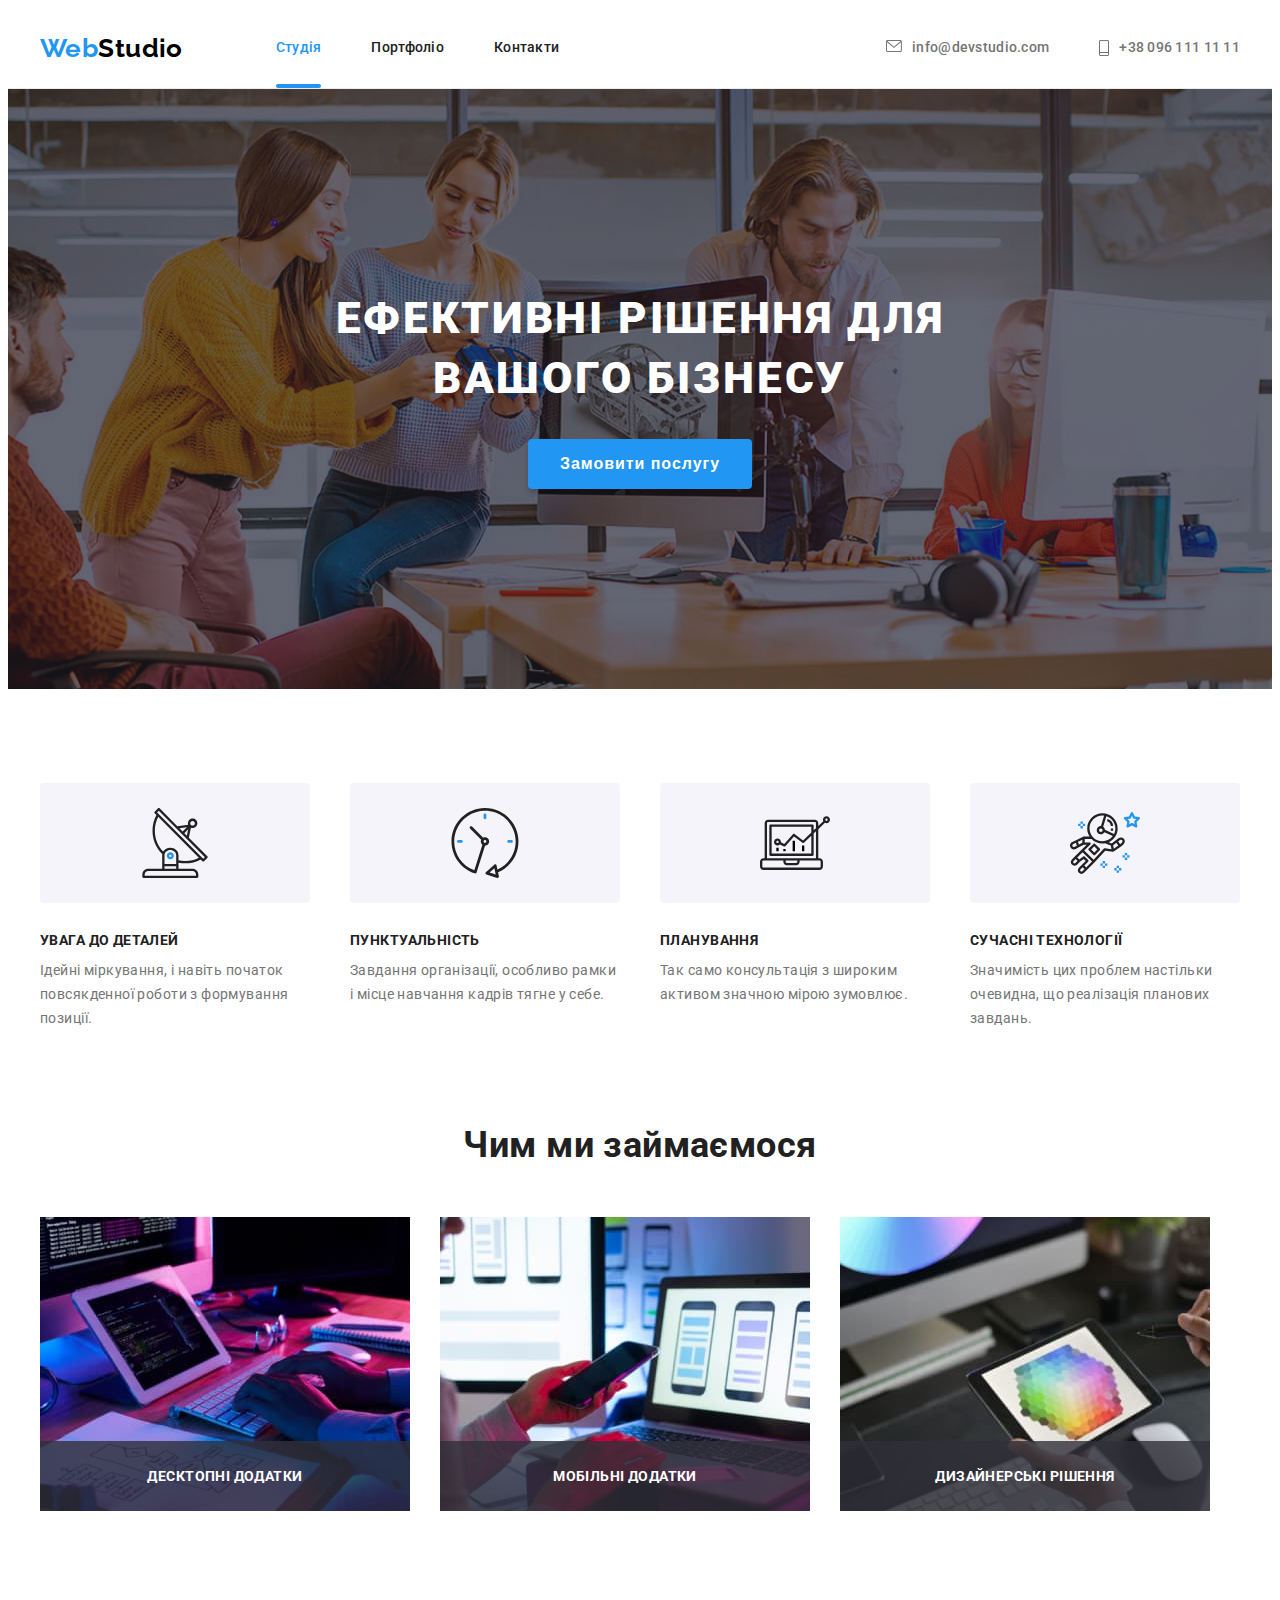
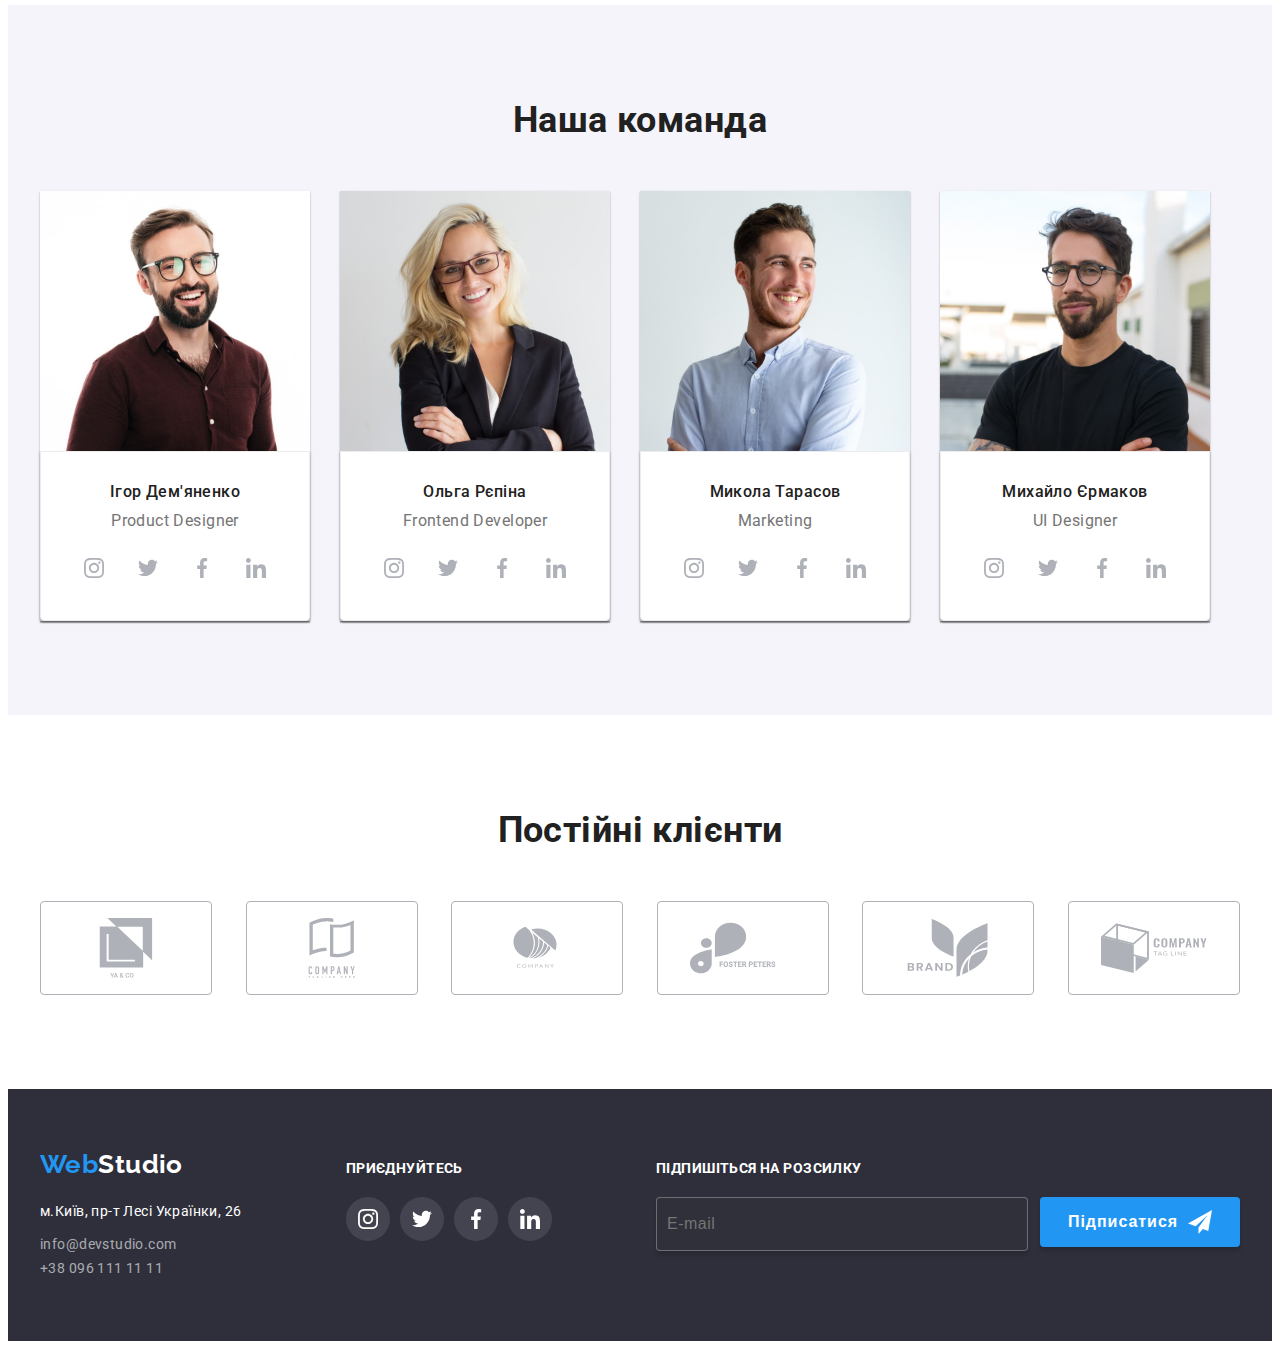
==== index.html @ 335df2f7 "Initial commit" ====
<!DOCTYPE html>
<html lang="uk">

<head>
    <meta charset="UTF-8" />
    <meta http-equiv="X-UA-Compatible" content="IE=edge" />
    <meta name="viewport" content="width=device-width, initial-scale=1.0" />
    <title>Студія</title>
    <link rel="preconnect" href="https://fonts.googleapis.com" />
    <link rel="preconnect" href="https://fonts.gstatic.com" crossorigin />
    <link
        href="https://fonts.googleapis.com/css2?family=Raleway:wght@700&family=Roboto:wght@400;500;700;900&display=swap"
        rel="stylesheet" />
    <link rel="stylesheet" href="https://cdnjs.cloudflare.com/ajax/libs/modern-normalize/1.1.0/modern-normalize.min.css"
        integrity="sha512-wpPYUAdjBVSE4KJnH1VR1HeZfpl1ub8YT/NKx4PuQ5NmX2tKuGu6U/JRp5y+Y8XG2tV+wKQpNHVUX03MfMFn9Q=="
        crossorigin="anonymous" referrerpolicy="no-referrer" />
    <link rel="stylesheet" href="./css/main.min.css" />
</head>

<body>
    <header class="header">
        <div class="conteiner header__container">
            <div class="navigation">
                <a href="./index.html" class="logo navigation__logo">
                    <span>Web</span>Studio</a>
                <ul class="site-nav">
                    <li class="site-nav__item">
                        <a class="site-nav__link current" href="./index.html">Студія</a>
                    </li>
                    <li class="site-nav__item">
                        <a class="site-nav__link" href="./portfolio.html">Портфоліо</a>
                    </li>
                    <li class="site-nav__item">
                        <a class="site-nav__link" href="">Контакти</a>
                    </li>
                </ul>
            </div>
            <ul class="contacts">
                <li class="contacts__item">
                    <a class="contacts__address" href="mailto:info@devstudio.com">
                        info@devstudio.com
                        <svg class="contacts__icon" width="16" height="12">
                            <use href="././images/icon.svg#icon-envelope"></use>
                        </svg>
                    </a>
                </li>
                <li class="contacts__item">
                    <a class="contacts__phone" href="tel:+380961111111">+38 096 111 11 11
                        <svg class="contacts__icon" width="10" height="16">
                            <use href="././images/icon.svg#icon-telephone"></use>
                        </svg>
                    </a>
                </li>
            </ul>
        </div>
    </header>
    <main>
        <section class="section hero">
            <div class="conteiner">
                <h1 class="hero__title">Ефективні рішення для вашого бізнесу</h1>
                <button data-modal-open type="button" class="btn">
                    Замовити послугу
                </button>
            </div>
        </section>
        <section class="section about">
            <div class="conteiner">
                <h2 class="visually-hidden">Наші переваги</h2>
                <ul class="about">
                    <li>
                        <div class="about__wrapper">
                            <svg class="about__img" width="70px" height="70px">
                                <use href="././images/icon.svg#icon-antenna"></use>
                            </svg>
                        </div>
                        <h3 class="about__title">УВАГА ДО ДЕТАЛЕЙ</h3>
                        <p class="about__content">
                            Ідейні міркування, і навіть початок повсякденної роботи з
                            формування позиції.
                        </p>
                    </li>
                    <li>
                        <div class="about__wrapper">
                            <svg class="about__img" width="70px" height="70px">
                                <use href="././images/icon.svg#icon-clock"></use>
                            </svg>
                        </div>
                        <h3 class="about__title">ПУНКТУАЛЬНІСТЬ</h3>
                        <p class="about__content">
                            Завдання організації, особливо рамки і місце навчання кадрів
                            тягне у себе.
                        </p>
                    </li>
                    <li>
                        <div class="about__wrapper">
                            <svg class="about__img" width="70px" height="70px">
                                <use href="././images/icon.svg#icon-diagram"></use>
                            </svg>
                        </div>
                        <h3 class="about__title">ПЛАНУВАННЯ</h3>
                        <p class="about__content">
                            Так само консультація з широким активом значною мірою зумовлює.
                        </p>
                    </li>
                    <li>
                        <div class="about__wrapper">
                            <svg class="about__img" width="70px" height="70px">
                                <use href="././images/icon.svg#icon-astronaut"></use>
                            </svg>
                        </div>
                        <h3 class="about__title">СУЧАСНІ ТЕХНОЛОГІЇ</h3>
                        <p class="about__content">
                            Значимість цих проблем настільки очевидна, що реалізація
                            планових завдань.
                        </p>
                    </li>
                </ul>
            </div>
        </section>
        <section class="section product">
            <div class="conteiner">
                <h2 class="section__title">Чим ми займаємося</h2>
                <ul class="product__item">
                    <li class="product__img">
                        <img src="./images/img_1.jpg" alt="розробка вебсайтів" width="370" height="294" />
                        <p class="product__description">Десктопні додатки</p>
                    </li>
                    <li class="product__img">
                        <img src="./images/img_2.jpg" alt="розробка мобільних додатків" width="370" height="294" />
                        <p class="product__description">Мобільні додатки</p>
                    </li>
                    <li class="product__img">
                        <img src="./images/img_3.jpg" alt="розробка дизайну" width="370" height="294" />
                        <p class="product__description">Дизайнерські рішення</p>
                    </li>
                </ul>
            </div>
        </section>
        <section class="section command">
            <div class="conteiner">
                <h2 class="section__title">Наша команда</h2>
                <ul class="command__member">
                    <li class="command__img">
                        <img src="./images/img_4.jpg" alt="хлопець в окулярах" width="270" height="260" />
                        <div class="command__about">
                            <h3 class="command__name">Ігор Дем'яненко</h3>
                            <p class="command__position" lang="en">Product Designer</p>
                            <ul class="social">
                                <li class="social__list">
                                    <a class="social__link" href="https://www.instagram.com/">
                                        <svg width="20" height="20">
                                            <use href="././images/icon.svg#icon-instagram"></use>
                                        </svg>
                                    </a>
                                </li>
                                <li class="social__list">
                                    <a class="social__link" href="https://twitter.com/?lang=uk">
                                        <svg width="20" height="20">
                                            <use href="././images/icon.svg#icon-twitter"></use>
                                        </svg></a>
                                </li>
                                <li class="social__list">
                                    <a class="social__link" href="https://uk-ua.facebook.com/">
                                        <svg width="20" height="20">
                                            <use href="././images/icon.svg#icon-facebook"></use>
                                        </svg></a>
                                </li>
                                <li class="social__list">
                                    <a class="social__link" href="https://ua.linkedin.com/">
                                        <svg width="20" height="20">
                                            <use href="././images/icon.svg#icon-linkedin"></use>
                                        </svg></a>
                                </li>
                            </ul>
                        </div>
                    </li>
                    <li class="command__img">
                        <img src="./images/img_5.jpg" alt="дівчина в окулярах" width="270" height="260" />
                        <div class="command__about">
                            <h3 class="command__name">Ольга Рєпіна</h3>
                            <p class="command__position" lang="en">Frontend Developer</p>
                            <ul class="social">
                                <li class="social__list">
                                    <a class="social__link" href="https://www.instagram.com/">
                                        <svg width="20" height="20">
                                            <use href="././images/icon.svg#icon-instagram"></use>
                                        </svg>
                                    </a>
                                </li>
                                <li class="social__list">
                                    <a class="social__link" href="https://twitter.com/?lang=uk">
                                        <svg width="20" height="20">
                                            <use href="././images/icon.svg#icon-twitter"></use>
                                        </svg></a>
                                </li>
                                <li class="social__list">
                                    <a class="social__link" href="https://uk-ua.facebook.com/">
                                        <svg width="20" height="20">
                                            <use href="././images/icon.svg#icon-facebook"></use>
                                        </svg></a>
                                </li>
                                <li class="social__list">
                                    <a class="social__link" href="https://ua.linkedin.com/">
                                        <svg width="20" height="20">
                                            <use href="././images/icon.svg#icon-linkedin"></use>
                                        </svg></a>
                                </li>
                            </ul>
                        </div>
                    </li>
                    <li class="command__img">
                        <img src="./images/img_6.jpg" alt="чоловік в світлій сорочці, що посміхається" width="270"
                            height="260" />
                        <div class="command__about">
                            <h3 class="command__name">Микола Тарасов</h3>
                            <p class="command__position" lang="en">Marketing</p>
                            <ul class="social">
                                <li class="social__list">
                                    <a class="social__link" href="https://www.instagram.com/">
                                        <svg width="20" height="20">
                                            <use href="././images/icon.svg#icon-instagram"></use>
                                        </svg>
                                    </a>
                                </li>
                                <li class="social__list">
                                    <a class="social__link" href="https://twitter.com/?lang=uk">
                                        <svg width="20" height="20">
                                            <use href="././images/icon.svg#icon-twitter"></use>
                                        </svg></a>
                                </li>
                                <li class="social__list">
                                    <a class="social__link" href="https://uk-ua.facebook.com/">
                                        <svg width="20" height="20">
                                            <use href="././images/icon.svg#icon-facebook"></use>
                                        </svg></a>
                                </li>
                                <li class="social__list">
                                    <a class="social__link" href="https://ua.linkedin.com/">
                                        <svg width="20" height="20">
                                            <use href="././images/icon.svg#icon-linkedin"></use>
                                        </svg></a>
                                </li>
                            </ul>
                        </div>
                    </li>
                    <li class="command__img">
                        <img src="./images/img_7.jpg" alt="чоловік в темній футболці" width="270" height="260" />
                        <div class="command__about">
                            <h3 class="command__name">Михайло Єрмаков</h3>
                            <p class="command__position" lang="en">UI Designer</p>
                            <ul class="social">
                                <li class="social__list">
                                    <a class="social__link" href="https://www.instagram.com/">
                                        <svg width="20" height="20">
                                            <use href="././images/icon.svg#icon-instagram"></use>
                                        </svg>
                                    </a>
                                </li>
                                <li class="social__list">
                                    <a class="social__link" href="https://twitter.com/?lang=uk">
                                        <svg width="20" height="20">
                                            <use href="././images/icon.svg#icon-twitter"></use>
                                        </svg></a>
                                </li>
                                <li class="social-list">
                                    <a class="social__link" href="https://uk-ua.facebook.com/">
                                        <svg width="20" height="20">
                                            <use href="././images/icon.svg#icon-facebook"></use>
                                        </svg></a>
                                </li>
                                <li class="social__list">
                                    <a class="social__link" href="https://ua.linkedin.com/">
                                        <svg width="20" height="20">
                                            <use href="././images/icon.svg#icon-linkedin"></use>
                                        </svg></a>
                                </li>
                            </ul>
                        </div>
                    </li>
                </ul>
            </div>
        </section>
        <section class="section partners">
            <div class="conteiner">
                <h2 class="section__title">Постійні клієнти</h2>
                <ul class="partners">
                    <li>
                        <a class="partners__link" href="./index.html">
                            <svg class="partners__logo">
                                <use href="././images/icon.svg#icon-company_1"></use>
                            </svg>
                        </a>
                    </li>

                    <li>
                        <a class="partners__link" href="./index.html">
                            <svg class="partners__logo">
                                <use href="././images/icon.svg#icon-company_2"></use>
                            </svg>
                        </a>
                    </li>

                    <li>
                        <a class="partners__link" href="./index.html">
                            <svg class="partners__logo">
                                <use href="././images/icon.svg#icon-company_6"></use>
                            </svg>
                        </a>
                    </li>

                    <li>
                        <a class="partners__link" href="./index.html">
                            <svg class="partners__logo">
                                <use href="././images/icon.svg#icon-company_3"></use>
                            </svg>
                        </a>
                    </li>

                    <li>
                        <a class="partners__link" href="./index.html">
                            <svg class="partners__logo">
                                <use href="././images/icon.svg#icon-company_4"></use>
                            </svg>
                        </a>
                    </li>

                    <li>
                        <a class="partners__link" href="./index.html">
                            <svg class="partners__logo">
                                <use href="././images/icon.svg#icon-company_5"></use>
                            </svg>
                        </a>
                    </li>
                </ul>
            </div>
        </section>
    </main>
    <footer class="footer">
        <div class="conteiner">
            <div class="navigation--another">
                <div>
                    <a class="logo navigation__logo--negative" href="./index.html">Web<span>Studio</span>
                    </a>
                    <address>
                        <ul class="feedback">
                            <li class="feedback__location">
                                <a href="https://goo.gl/maps/CPtrU1FHBa2aNyZL9" target="_blank"
                                    rel="noopener noreferrer nofollow">
                                    м.Київ, пр-т Лесі Українки, 26
                                </a>
                            </li>
                            <li class="feedback__address">
                                <a href="mailto:info@devstudio.com">info@devstudio.com </a>
                            </li>
                            <li class="feedback__phone">
                                <a href="tel:+380961111111">+38 096 111 11 11 </a>
                            </li>
                        </ul>
                    </address>
                </div>
                <div>
                    <h3 class="join">Приєднуйтесь</h3>
                    <ul class="social">
                        <li class="social__list">
                            <a class="social__link" href="https://www.instagram.com/">
                                <svg width="20" height="20">
                                    <use href="././images/icon.svg#icon-instagram"></use>
                                </svg>
                            </a>
                        </li>
                        <li class="social__list">
                            <a class="social__link" href="https://twitter.com/?lang=uk">
                                <svg width="20" height="20">
                                    <use href="././images/icon.svg#icon-twitter"></use>
                                </svg></a>
                        </li>
                        <li class="social__list">
                            <a class="social__link" href="https://uk-ua.facebook.com/">
                                <svg width="20" height="20">
                                    <use href="././images/icon.svg#icon-facebook"></use>
                                </svg></a>
                        </li>
                        <li class="social__list">
                            <a class="social__link" href="https://ua.linkedin.com/">
                                <svg width="20" height="20">
                                    <use href="././images/icon.svg#icon-linkedin"></use>
                                </svg></a>
                        </li>
                    </ul>
                </div>
                <form>
                    <label for="user_email">
                        <span class="join">Підпишіться на розсилку</span>
                    </label>
                    <div class="subscribe">
                        <input class="subscribe__form" type="email" name="email" id="user_email" placeholder="E-mail" />
                        <button type="submit" class="subscribe__button">
                            Підписатися
                            <svg class="subscribe__icon" width="24" height="24">
                                <use href="./images/icon.svg#icon-send"></use>
                            </svg>
                        </button>
                    </div>
                </form>
            </div>
        </div>
    </footer>
    <div class="backdrop is-hidden" data-modal>
        <div class="modal">
            <button class="modal-button-close" data-modal-close>
                <svg width="30px" height="30px">
                    <use href="././images/icon.svg#icon-close"></use>
                </svg>
            </button>
            <div class="modal-form">
                <p class="modal-title">Залиште свої дані, ми вам передзвонимо</p>
                <form class="form">
                    <ul>
                        <li class="form-label">
                            <label for="user-name">Ім'я</label>
                            <input type="text" name="user-name" id="user-name" autofocus />
                            <svg class="form-img" width="18px" height="18px">
                                <use href="././images/icon.svg#icon-person"></use>
                            </svg>
                        </li>
                        <li class="form-label">
                            <label for="user-tel">Телефон</label>
                            <input type="tel" name="user-tel" id="user-tel" />
                            <svg class="form-img" width="18px" height="18px">
                                <use href="././images/icon.svg#icon-phone"></use>
                            </svg>
                        </li>

                        <li class="form-label">
                            <label for="user-email">Пошта</label>
                            <input type="email" name="user-email" id="user-email" />
                            <svg class="form-img" width="18px" height="18px">
                                <use href="././images/icon.svg#icon-email"></use>
                            </svg>
                        </li>
                        <li class="form-label textarea">
                            <label for="feadback">Коментар</label>
                            <textarea name="feadback" rows="5" id="feadback" placeholder="Введіть текст"></textarea>
                        </li>
                    </ul>

                    <label class="checkbox-label">
                        <input class="checkbox" type="checkbox" name="agreement" />
                        <svg class="checkbox-icon" width="16px" height="15px">
                            <use href="./images/icon.svg#icon-check"></use>
                        </svg>
                        <span class="agreement-text">Погоджуюся з розсилкою та приймаю &nbsp</span><a href="../"
                            class="contract">Умови договору</a>
                    </label>

                    <button type="submit" class="submit-button">Відправити</button>
                </form>
            </div>
        </div>
    </div>
    <script src="./js/modal.js"></script>
</body>

</html>
---- css/main.min.css ----
:root{--accent-color: #2196f3;--bg-color: #ffffff;--text-color: #757575;--logo-color: #000000;--nav-color: #212121;--footer-bg-color: #2e2f3b;--footer-contact-color: #ffffff99;--btn-bg-color: #f5f4fa;--border-color: #ececec;--link-color: #afb1b8;--shadow-color: #00000026;--modal-accent-color: #188ce8}.visually-hidden{position:absolute;white-space:nowrap;width:1px;height:1px;overflow:hidden;border:0;padding:0;clip:rect(0 0 0 0);-webkit-clip-path:inset(50%);clip-path:inset(50%);margin:-1px}.current{color:var(--accent-color)}body{background-color:var(--bg-color);font-family:Roboto,sans-serif;color:var(--text-color);letter-spacing:.03em;font-size:14px}p,h1,h2,h3,h4,h5,h6{margin:0}ul,ol{margin:0;padding-left:0}a{text-decoration:none;color:var(--text-color)}ul{list-style:none}button{cursor:pointer}address{font-style:normal}img{display:block;max-width:100%;height:auto}h1{width:696px;margin:0 auto}.section{padding:94px 0px}.section__title{margin-bottom:50px;color:var(--nav-color);font-size:36px;line-height:1.17;text-align:center}.social{margin-top:16px;display:flex;justify-content:center;align-content:center;gap:10px}.social__list{width:44px;height:44px}.social__link{display:flex;justify-content:center;align-items:center;fill:var(--link-color);width:44px;height:44px;border-radius:50%;transition:background-color 250ms cubic-bezier(0.4, 0, 0.2, 1),fill 250ms cubic-bezier(0.4, 0, 0.2, 1)}.social__link:hover,.social__link:focus{background-color:var(--accent-color);fill:var(--bg-color)}.conteiner{width:1200px;padding:0 15px;margin-left:auto;margin-right:auto}.navigation__logo{display:flex;color:var(--logo-color);font-family:Raleway,sans-serif;font-weight:700;font-size:26px;line-height:1.19}.navigation__logo>span{color:var(--accent-color);font-family:Raleway,sans-serif;font-weight:700;font-size:26px;line-height:1.19}.navigation__logo--negative{font-family:Raleway,sans-serif;font-weight:700;font-size:26px;line-height:1.19;color:var(--accent-color)}.navigation__logo--negative>span{color:var(--bg-color)}.btn{display:inline-block;vertical-align:middle;background-color:var(--accent-color);color:var(--bg-color);border-color:var(--accent-color);box-shadow:0px 4px 4px var(--shadow-color);box-sizing:border-box;font-weight:700;font-size:16px;line-height:1.88;padding:10px 32px;letter-spacing:.06em;border-radius:4px;border:none}.overlay{position:absolute;top:0;left:0;height:294px;width:100%;padding:63px 24px;font-weight:400;font-size:18px;line-height:1.56;letter-spacing:.03em;color:var(--bg-color);background-color:rgba(33,150,243,.9);transform:translateY(100%);transition:transform 250ms cubic-bezier(0.4, 0, 0.2, 1)}.backdrop{position:fixed;left:0;top:0;width:100%;height:100%;background-color:rgba(47,48,58,.4);transition:transform 250ms cubic-bezier(0.4, 0, 0.2, 1),opacity 250ms cubic-bezier(0.4, 0, 0.2, 1),visibility 250ms cubic-bezier(0.4, 0, 0.2, 1)}.backdrop.is-hidden{opacity:0;pointer-events:none;visibility:hidden}.modal{position:absolute;top:50%;left:50%;transform:translate(-50%, -50%);width:528px;height:581px;padding:40px;background-color:var(--bg-color);box-shadow:0px 1px 3px rgba(0,0,0,.12),0px 1px 1px rgba(0,0,0,.14),0px 2px 1px rgba(0,0,0,.2);border-radius:4px}.modal-title{font-weight:700;font-size:20px;line-height:1.15;text-align:center;letter-spacing:.03em;color:var(--nav-color)}.modal-button-close{position:absolute;top:0%;right:0%;margin-top:8px;margin-right:8px;width:30px;height:30px;border:0;border-radius:50%;padding:0;background-color:var(--bg-color);transition:fill 250ms cubic-bezier(0.4, 0, 0.2, 1)}.modal-button-close:hover{fill:var(--accent-color)}.form{width:100%;margin-top:12px;margin-left:auto;margin-right:auto}.form-label{position:relative;display:flex;flex-direction:column;margin-bottom:10px;color:var(--text-color)}.form-label:last-child{margin-bottom:0}.form-label label{margin-bottom:4px;font-size:12px;line-height:1.17;letter-spacing:.01em}.form-label input{width:100%;height:40px;padding:10px 42px;border:1px solid rgba(33,33,33,.2);border-radius:4px;font-size:16px;outline:none;transition:border-color 250ms cubic-bezier(0.4, 0, 0.2, 1),box-shadow 250ms cubic-bezier(0.4, 0, 0.2, 1),fill 250ms cubic-bezier(0.4, 0, 0.2, 1)}.form-label input:focus{fill:var(--accent-color)}.form-label :focus{border-color:var(--accent-color);box-shadow:0px 1px 3px rgba(0,0,0,.12),0px 1px 1px rgba(0,0,0,.14),0px 2px 1px rgba(0,0,0,.2)}.form-label textarea{padding:12px 16px;height:120px;border:1px solid rgba(33,33,33,.2);border-radius:4px;outline:none;resize:none}.form-label textarea::-moz-placeholder{font-size:12px;line-height:1.17;letter-spacing:.01em;color:rgba(117,117,117,.5)}.form-label textarea:-ms-input-placeholder{font-size:12px;line-height:1.17;letter-spacing:.01em;color:rgba(117,117,117,.5)}.form-label textarea::placeholder{font-size:12px;line-height:1.17;letter-spacing:.01em;color:rgba(117,117,117,.5)}.form-label.textarea{margin-bottom:20px}.form-label input [type=checkbox]{width:15px;height:16px}.form-img{position:absolute;top:31px;left:12px;transition:fill 250ms cubic-bezier(0.4, 0, 0.2, 1)}.form-label :focus+.form-img{fill:var(--accent-color)}.checkbox{-ms-progress-appearance:none;-webkit-appearance:none;-moz-appearance:none;appearance:none;position:absolute}.checkbox:checked+.checkbox-icon{background-color:var(--accent-color);border-color:var(--accent-color);background-image:url(../images/icon.svg#icon-check);background-size:contain;background-origin:border-box;box-shadow:0px 4px 4px rgba(0,0,0,.25)}.checkbox-label{display:flex;align-items:center;justify-content:center}.checkbox-icon{display:inline-block;margin-right:10px;border:1px solid var(--logo-color);border-radius:2px;transition:box-shadow 250ms cubic-bezier(0.4, 0, 0.2, 1)}.agreement-text{font-size:14px;line-height:1.71;letter-spacing:.03em;color:var(--text-color)}.contract{font-size:14px;line-height:1.71;letter-spacing:.03em;text-decoration:underline;color:var(--modal-accent-color)}.submit-button{width:200px;height:50px;display:block;margin-left:auto;margin-right:auto;margin-top:30px;background-color:var(--modal-accent-color);color:var(--bg-color);padding:10px 52px;line-height:1.88;border:0;font-weight:700;font-size:16px;line-height:1.88;letter-spacing:.06em;border-radius:4px;transition:box-shadow 250ms cubic-bezier(0.4, 0, 0.2, 1)}.submit-button:hover{box-shadow:0px 4px 4px var(--shadow-color)}.portfolio__title{font-size:18px;line-height:2;letter-spacing:.06em;color:var(--nav-color)}.filter{display:flex;margin-bottom:50px;justify-content:center}.filter__btn{min-width:38px;padding:6px 22px;font-family:inherit;border-radius:4px;font-weight:500;font-size:16px;line-height:1.62;letter-spacing:.03em;background-color:var(--btn-bg-color);color:var(--logo-color);border-color:rgba(0,0,0,0);transition:color 250ms cubic-bezier(0.4, 0, 0.2, 1),background-color 250ms cubic-bezier(0.4, 0, 0.2, 1),box-shadow 250ms cubic-bezier(0.4, 0, 0.2, 1)}.filter__btn:focus,.filter__btn:hover{background-color:var(--accent-color);color:var(--bg-color);box-shadow:0px 3px 1px rgba(0,0,0,.1),0px 1px 2px rgba(0,0,0,.08),0px 2px 2px rgba(0,0,0,.12)}.portfolio__btn{margin-left:8px}.header{border-bottom:1px solid var(--border-color)}.header__container{display:flex}.navigation{display:flex;align-items:center;margin:0}.site-nav{display:flex;margin-left:93px}.site-nav :not(:last-child){margin-right:50px}.site-nav__link{position:relative;display:block;padding:32px 0;color:var(--nav-color);font-weight:500;line-height:1.14;letter-spacing:.02em;transition:color 250ms cubic-bezier(0.4, 0, 0.2, 1)}.site-nav__link.current{color:var(--accent-color)}.site-nav__link:hover,.site-nav__link:focus{color:var(--accent-color)}.site-nav__link.current::after{position:absolute;bottom:0;content:"";display:block;width:100%;height:4px;border-radius:2px;background-color:var(--accent-color)}.contacts{display:flex;align-items:center;margin-left:auto;text-align:center;font-weight:500}.contacts :focus,.contacts :hover{color:var(--accent-color)}.contacts__item{display:flex;align-items:center}.contacts .contacts__item{margin:0;font-weight:500;line-height:1.14;letter-spacing:.02em;color:var(--text-color)}.contacts .contacts__item+.contacts__item{margin-left:50px}.contacts__address,.contacts__phone{display:flex;transition:color 250ms cubic-bezier(0.4, 0, 0.2, 1);flex-direction:row-reverse}.contacts__icon{margin-right:10px;fill:currentColor;transition:color 250ms cubic-bezier(0.4, 0, 0.2, 1)}.hero{background-color:var(--footer-bg-color);background-image:linear-gradient(rgba(47, 48, 58, 0.4), rgba(47, 48, 58, 0.4)),url(../images/new_photo.jpg);background-repeat:no-repeat;background-size:cover;background-position:center;max-width:1600px;margin-left:auto;margin-right:auto;box-sizing:border-box;text-align:center;padding-top:200px;padding-bottom:200px}.hero__title{color:var(--bg-color);font-weight:900;font-size:44px;line-height:1.36;text-transform:uppercase;letter-spacing:.06em;margin-bottom:30px;margin-left:auto;margin-right:auto}.about{display:flex;justify-content:space-between}.about__wrapper{display:flex;align-items:center;justify-content:center;margin-bottom:30px;height:120px;background-color:var(--btn-bg-color);border-radius:4px}.about__title{margin-bottom:10px;font-size:14px;line-height:1.14;text-transform:uppercase;color:var(--nav-color)}.about__content{width:270px;line-height:1.71;color:var(--text-color)}.product{padding-top:0}.product__item{display:flex}.product__img{position:relative;width:370px;margin-right:30px}.product__img:last-child{margin-right:0}.product__description{position:absolute;left:50%;bottom:0%;transform:translate(-50%, 0%);width:100%;height:70px;background-color:rgba(47,48,58,.8);display:flex;justify-content:center;align-items:center;font-weight:700;text-transform:uppercase;color:var(--bg-color)}.command{background-color:var(--btn-bg-color)}.command__member{display:flex}.command__img{margin-right:30px;box-shadow:0px 1px 3px rgba(0,0,0,.1215686275),0px 1px 1px rgba(0,0,0,.1411764706),0px 2px 1px rgba(0,0,0,.2)}.command__img:last-child{margin-right:0px}.command__about{padding:30px 0;background-color:var(--bg-color);border:1px solid var(--border-color);border-radius:0px 0px 4px 4px;box-shadow:0px 1px 3px rgba(0,0,0,.2),0px 1px 1px rgba(0,0,0,.1411764706),0px 2px 1px rgba(0,0,0,.1215686275);text-align:center}.command__name{margin-bottom:10px;color:var(--nav-color);font-weight:500;font-size:16px;line-height:1.19}.command__position{font-size:16px;line-height:1.19;color:var(--text-color)}.partners{fill:var(--link-color);display:flex;flex-wrap:nowrap;justify-content:space-between}.partners__link{display:flex;justify-content:center;align-items:center;width:170px;height:92px;border:1px solid var(--link-color);border-radius:4px;transition:border-color 250ms cubic-bezier(0.4, 0, 0.2, 1),fill 250ms cubic-bezier(0.4, 0, 0.2, 1)}.partners__link:focus,.partners__link:hover{fill:var(--accent-color);border-color:var(--accent-color)}.partners__logo{width:106px;height:60px}.footer{padding:60px 0px;background-color:var(--footer-bg-color)}.footer .social{margin:0;display:flex;justify-content:flex-start}.footer .social__link{justify-content:center;margin-right:10px;fill:var(--bg-color);background-color:rgba(255,255,255,.1)}.footer .social__link:last-child{margin-right:0}.footer .social__link:focus,.footer .social__link:hover{background-color:var(--accent-color)}.navigation--another{display:flex;align-items:baseline;justify-content:space-between}.feedback{margin-bottom:9px}.feedback:last-child{margin-bottom:0}.feedback a{font-style:normal;line-height:1.71;color:var(--bg-color);transition:color 250ms cubic-bezier(0.4, 0, 0.2, 1)}.feedback a:hover,.feedback a:focus{color:var(--accent-color)}.feedback__location{margin-top:20px;margin-bottom:9px;font-style:normal;line-height:1.71}.feedback__address,.feedback__phone{display:block}.feedback__address a,.feedback__phone a{color:var(--footer-contact-color);font-style:normal;line-height:1.71}.join{font-weight:700;font-size:14px;line-height:1.14;letter-spacing:.03em;text-transform:uppercase;color:var(--bg-color);margin-bottom:20px}.subscribe{display:flex;margin-top:20px}.subscribe__form{padding-left:10px;width:358px;height:50px;border:1px solid rgba(255,255,255,.3);box-shadow:0px 4px 4px var(--shadow-color);border-radius:4px;font-weight:400;font-size:16px;line-height:1.25;align-items:center;letter-spacing:.03em;color:rgba(255,255,255,.6);background:#2f303a}.subscribe__form:focus{color:var(--bg-color)}.subscribe__button{position:relative;margin-left:12px;background-color:var(--accent-color);color:var(--bg-color);padding:10px 28px;line-height:1.88;display:flex;border:0;align-items:center;font-weight:700;font-size:16px;line-height:1.88;letter-spacing:.06em;width:200px;height:50px;box-shadow:0px 4px 4px var(--shadow-color);border-radius:4px}.subscribe__icon{position:absolute;top:13px;right:28px}.project{display:flex;flex-wrap:wrap}.project__list{margin-right:30px;margin-bottom:30px;position:relative;transition:box-shadow 250ms cubic-bezier(0.4, 0, 0.2, 1)}.project__list:nth-child(3n){margin-right:0}.project__list:nth-last-child(-n+3){margin-bottom:0}.project__list:hover{box-shadow:0px 1px 1px rgba(0,0,0,.12),0px 4px 4px rgba(0,0,0,.06),1px 4px 6px rgba(0,0,0,.16)}.project__list:hover .overlay{opacity:1;visibility:visible;transform:translateY(0%)}.project__img{position:relative;overflow:hidden}.project__img>p{height:100% x;width:100%;opacity:0}.project__about{padding:20px 24px;border-left:1px solid #eee;border-right:1px solid #eee;border-bottom:1px solid #eee}.project__title{font-weight:700;font-size:18px;line-height:2;letter-spacing:.06em;color:var(--nav-color);margin-bottom:4px}.project__text{font-size:16px;line-height:1.14;letter-spacing:.03em;padding:6px 0;color:var(--text-color)}/*# sourceMappingURL=main.min.css.map */
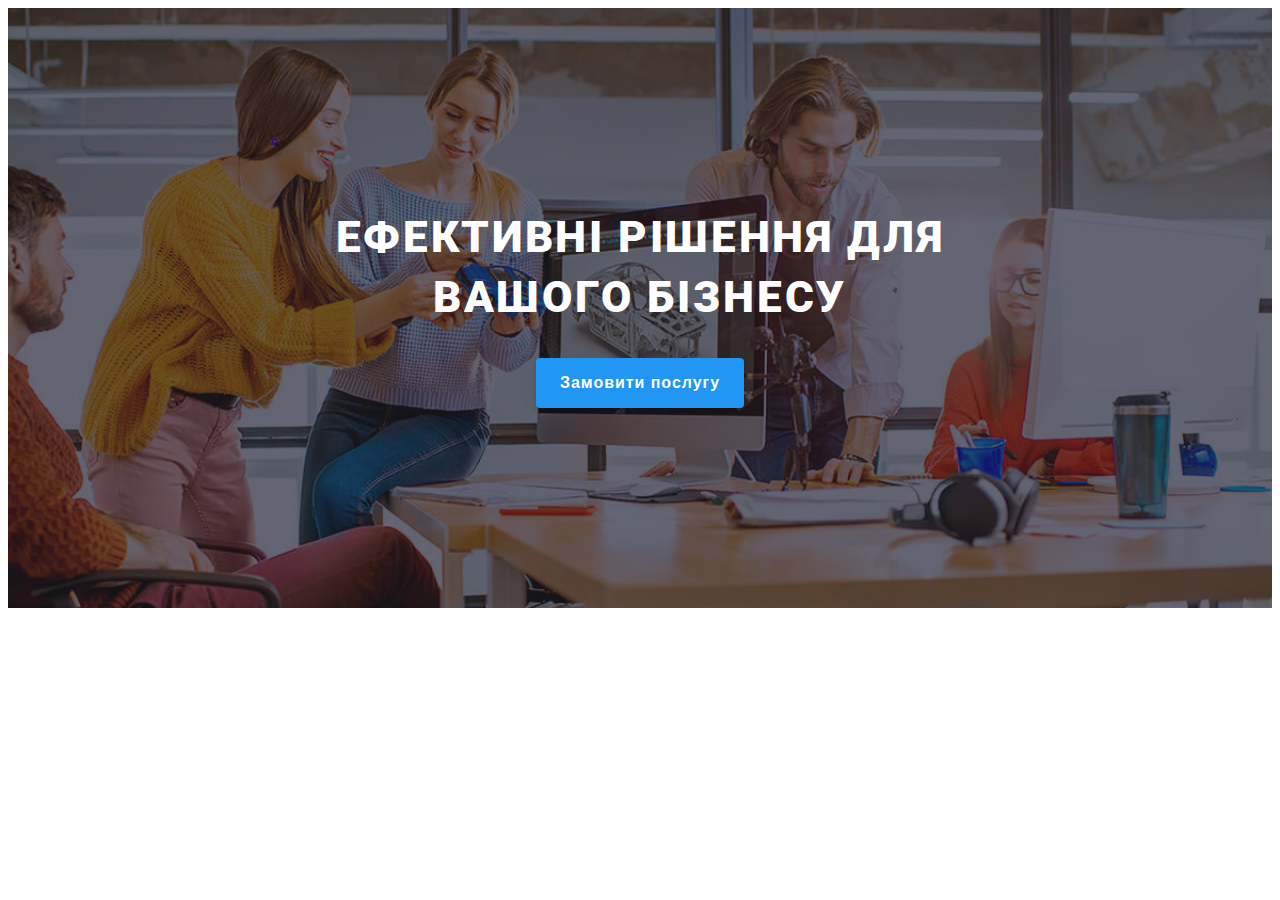
==== commit 3aee0e30: "start" ====
--- a/index.html
+++ b/index.html
@@ -18,7 +18,7 @@
 </head>
 
 <body>
-    <header class="header">
+    <!-- <header class="header">
         <div class="conteiner header__container">
             <div class="navigation">
                 <a href="./index.html" class="logo navigation__logo">
@@ -53,7 +53,7 @@
                 </li>
             </ul>
         </div>
-    </header>
+    </header> -->
     <main>
         <section class="section hero">
             <div class="conteiner">
@@ -63,7 +63,7 @@
                 </button>
             </div>
         </section>
-        <section class="section about">
+        <!-- <section class="section about">
             <div class="conteiner">
                 <h2 class="visually-hidden">Наші переваги</h2>
                 <ul class="about">
@@ -116,8 +116,8 @@
                     </li>
                 </ul>
             </div>
-        </section>
-        <section class="section product">
+        </section> -->
+        <!-- <section class="section product">
             <div class="conteiner">
                 <h2 class="section__title">Чим ми займаємося</h2>
                 <ul class="product__item">
@@ -135,8 +135,8 @@
                     </li>
                 </ul>
             </div>
-        </section>
-        <section class="section command">
+        </section> -->
+        <!-- <section class="section command">
             <div class="conteiner">
                 <h2 class="section__title">Наша команда</h2>
                 <ul class="command__member">
@@ -279,8 +279,8 @@
                     </li>
                 </ul>
             </div>
-        </section>
-        <section class="section partners">
+        </section> -->
+        <!-- <section class="section partners">
             <div class="conteiner">
                 <h2 class="section__title">Постійні клієнти</h2>
                 <ul class="partners">
@@ -333,9 +333,9 @@
                     </li>
                 </ul>
             </div>
-        </section>
+        </section> -->
     </main>
-    <footer class="footer">
+    <!-- <footer class="footer">
         <div class="conteiner">
             <div class="navigation--another">
                 <div>
@@ -404,7 +404,7 @@
                 </form>
             </div>
         </div>
-    </footer>
+    </footer> -->
     <div class="backdrop is-hidden" data-modal>
         <div class="modal">
             <button class="modal-button-close" data-modal-close>
--- a/css/main.min.css
+++ b/css/main.min.css
@@ -1 +1 @@
-:root{--accent-color: #2196f3;--bg-color: #ffffff;--text-color: #757575;--logo-color: #000000;--nav-color: #212121;--footer-bg-color: #2e2f3b;--footer-contact-color: #ffffff99;--btn-bg-color: #f5f4fa;--border-color: #ececec;--link-color: #afb1b8;--shadow-color: #00000026;--modal-accent-color: #188ce8}.visually-hidden{position:absolute;white-space:nowrap;width:1px;height:1px;overflow:hidden;border:0;padding:0;clip:rect(0 0 0 0);-webkit-clip-path:inset(50%);clip-path:inset(50%);margin:-1px}.current{color:var(--accent-color)}body{background-color:var(--bg-color);font-family:Roboto,sans-serif;color:var(--text-color);letter-spacing:.03em;font-size:14px}p,h1,h2,h3,h4,h5,h6{margin:0}ul,ol{margin:0;padding-left:0}a{text-decoration:none;color:var(--text-color)}ul{list-style:none}button{cursor:pointer}address{font-style:normal}img{display:block;max-width:100%;height:auto}h1{width:696px;margin:0 auto}.section{padding:94px 0px}.section__title{margin-bottom:50px;color:var(--nav-color);font-size:36px;line-height:1.17;text-align:center}.social{margin-top:16px;display:flex;justify-content:center;align-content:center;gap:10px}.social__list{width:44px;height:44px}.social__link{display:flex;justify-content:center;align-items:center;fill:var(--link-color);width:44px;height:44px;border-radius:50%;transition:background-color 250ms cubic-bezier(0.4, 0, 0.2, 1),fill 250ms cubic-bezier(0.4, 0, 0.2, 1)}.social__link:hover,.social__link:focus{background-color:var(--accent-color);fill:var(--bg-color)}.conteiner{width:1200px;padding:0 15px;margin-left:auto;margin-right:auto}.navigation__logo{display:flex;color:var(--logo-color);font-family:Raleway,sans-serif;font-weight:700;font-size:26px;line-height:1.19}.navigation__logo>span{color:var(--accent-color);font-family:Raleway,sans-serif;font-weight:700;font-size:26px;line-height:1.19}.navigation__logo--negative{font-family:Raleway,sans-serif;font-weight:700;font-size:26px;line-height:1.19;color:var(--accent-color)}.navigation__logo--negative>span{color:var(--bg-color)}.btn{display:inline-block;vertical-align:middle;background-color:var(--accent-color);color:var(--bg-color);border-color:var(--accent-color);box-shadow:0px 4px 4px var(--shadow-color);box-sizing:border-box;font-weight:700;font-size:16px;line-height:1.88;padding:10px 32px;letter-spacing:.06em;border-radius:4px;border:none}.overlay{position:absolute;top:0;left:0;height:294px;width:100%;padding:63px 24px;font-weight:400;font-size:18px;line-height:1.56;letter-spacing:.03em;color:var(--bg-color);background-color:rgba(33,150,243,.9);transform:translateY(100%);transition:transform 250ms cubic-bezier(0.4, 0, 0.2, 1)}.backdrop{position:fixed;left:0;top:0;width:100%;height:100%;background-color:rgba(47,48,58,.4);transition:transform 250ms cubic-bezier(0.4, 0, 0.2, 1),opacity 250ms cubic-bezier(0.4, 0, 0.2, 1),visibility 250ms cubic-bezier(0.4, 0, 0.2, 1)}.backdrop.is-hidden{opacity:0;pointer-events:none;visibility:hidden}.modal{position:absolute;top:50%;left:50%;transform:translate(-50%, -50%);width:528px;height:581px;padding:40px;background-color:var(--bg-color);box-shadow:0px 1px 3px rgba(0,0,0,.12),0px 1px 1px rgba(0,0,0,.14),0px 2px 1px rgba(0,0,0,.2);border-radius:4px}.modal-title{font-weight:700;font-size:20px;line-height:1.15;text-align:center;letter-spacing:.03em;color:var(--nav-color)}.modal-button-close{position:absolute;top:0%;right:0%;margin-top:8px;margin-right:8px;width:30px;height:30px;border:0;border-radius:50%;padding:0;background-color:var(--bg-color);transition:fill 250ms cubic-bezier(0.4, 0, 0.2, 1)}.modal-button-close:hover{fill:var(--accent-color)}.form{width:100%;margin-top:12px;margin-left:auto;margin-right:auto}.form-label{position:relative;display:flex;flex-direction:column;margin-bottom:10px;color:var(--text-color)}.form-label:last-child{margin-bottom:0}.form-label label{margin-bottom:4px;font-size:12px;line-height:1.17;letter-spacing:.01em}.form-label input{width:100%;height:40px;padding:10px 42px;border:1px solid rgba(33,33,33,.2);border-radius:4px;font-size:16px;outline:none;transition:border-color 250ms cubic-bezier(0.4, 0, 0.2, 1),box-shadow 250ms cubic-bezier(0.4, 0, 0.2, 1),fill 250ms cubic-bezier(0.4, 0, 0.2, 1)}.form-label input:focus{fill:var(--accent-color)}.form-label :focus{border-color:var(--accent-color);box-shadow:0px 1px 3px rgba(0,0,0,.12),0px 1px 1px rgba(0,0,0,.14),0px 2px 1px rgba(0,0,0,.2)}.form-label textarea{padding:12px 16px;height:120px;border:1px solid rgba(33,33,33,.2);border-radius:4px;outline:none;resize:none}.form-label textarea::-moz-placeholder{font-size:12px;line-height:1.17;letter-spacing:.01em;color:rgba(117,117,117,.5)}.form-label textarea:-ms-input-placeholder{font-size:12px;line-height:1.17;letter-spacing:.01em;color:rgba(117,117,117,.5)}.form-label textarea::placeholder{font-size:12px;line-height:1.17;letter-spacing:.01em;color:rgba(117,117,117,.5)}.form-label.textarea{margin-bottom:20px}.form-label input [type=checkbox]{width:15px;height:16px}.form-img{position:absolute;top:31px;left:12px;transition:fill 250ms cubic-bezier(0.4, 0, 0.2, 1)}.form-label :focus+.form-img{fill:var(--accent-color)}.checkbox{-ms-progress-appearance:none;-webkit-appearance:none;-moz-appearance:none;appearance:none;position:absolute}.checkbox:checked+.checkbox-icon{background-color:var(--accent-color);border-color:var(--accent-color);background-image:url(../images/icon.svg#icon-check);background-size:contain;background-origin:border-box;box-shadow:0px 4px 4px rgba(0,0,0,.25)}.checkbox-label{display:flex;align-items:center;justify-content:center}.checkbox-icon{display:inline-block;margin-right:10px;border:1px solid var(--logo-color);border-radius:2px;transition:box-shadow 250ms cubic-bezier(0.4, 0, 0.2, 1)}.agreement-text{font-size:14px;line-height:1.71;letter-spacing:.03em;color:var(--text-color)}.contract{font-size:14px;line-height:1.71;letter-spacing:.03em;text-decoration:underline;color:var(--modal-accent-color)}.submit-button{width:200px;height:50px;display:block;margin-left:auto;margin-right:auto;margin-top:30px;background-color:var(--modal-accent-color);color:var(--bg-color);padding:10px 52px;line-height:1.88;border:0;font-weight:700;font-size:16px;line-height:1.88;letter-spacing:.06em;border-radius:4px;transition:box-shadow 250ms cubic-bezier(0.4, 0, 0.2, 1)}.submit-button:hover{box-shadow:0px 4px 4px var(--shadow-color)}.portfolio__title{font-size:18px;line-height:2;letter-spacing:.06em;color:var(--nav-color)}.filter{display:flex;margin-bottom:50px;justify-content:center}.filter__btn{min-width:38px;padding:6px 22px;font-family:inherit;border-radius:4px;font-weight:500;font-size:16px;line-height:1.62;letter-spacing:.03em;background-color:var(--btn-bg-color);color:var(--logo-color);border-color:rgba(0,0,0,0);transition:color 250ms cubic-bezier(0.4, 0, 0.2, 1),background-color 250ms cubic-bezier(0.4, 0, 0.2, 1),box-shadow 250ms cubic-bezier(0.4, 0, 0.2, 1)}.filter__btn:focus,.filter__btn:hover{background-color:var(--accent-color);color:var(--bg-color);box-shadow:0px 3px 1px rgba(0,0,0,.1),0px 1px 2px rgba(0,0,0,.08),0px 2px 2px rgba(0,0,0,.12)}.portfolio__btn{margin-left:8px}.header{border-bottom:1px solid var(--border-color)}.header__container{display:flex}.navigation{display:flex;align-items:center;margin:0}.site-nav{display:flex;margin-left:93px}.site-nav :not(:last-child){margin-right:50px}.site-nav__link{position:relative;display:block;padding:32px 0;color:var(--nav-color);font-weight:500;line-height:1.14;letter-spacing:.02em;transition:color 250ms cubic-bezier(0.4, 0, 0.2, 1)}.site-nav__link.current{color:var(--accent-color)}.site-nav__link:hover,.site-nav__link:focus{color:var(--accent-color)}.site-nav__link.current::after{position:absolute;bottom:0;content:"";display:block;width:100%;height:4px;border-radius:2px;background-color:var(--accent-color)}.contacts{display:flex;align-items:center;margin-left:auto;text-align:center;font-weight:500}.contacts :focus,.contacts :hover{color:var(--accent-color)}.contacts__item{display:flex;align-items:center}.contacts .contacts__item{margin:0;font-weight:500;line-height:1.14;letter-spacing:.02em;color:var(--text-color)}.contacts .contacts__item+.contacts__item{margin-left:50px}.contacts__address,.contacts__phone{display:flex;transition:color 250ms cubic-bezier(0.4, 0, 0.2, 1);flex-direction:row-reverse}.contacts__icon{margin-right:10px;fill:currentColor;transition:color 250ms cubic-bezier(0.4, 0, 0.2, 1)}.hero{background-color:var(--footer-bg-color);background-image:linear-gradient(rgba(47, 48, 58, 0.4), rgba(47, 48, 58, 0.4)),url(../images/new_photo.jpg);background-repeat:no-repeat;background-size:cover;background-position:center;max-width:1600px;margin-left:auto;margin-right:auto;box-sizing:border-box;text-align:center;padding-top:200px;padding-bottom:200px}.hero__title{color:var(--bg-color);font-weight:900;font-size:44px;line-height:1.36;text-transform:uppercase;letter-spacing:.06em;margin-bottom:30px;margin-left:auto;margin-right:auto}.about{display:flex;justify-content:space-between}.about__wrapper{display:flex;align-items:center;justify-content:center;margin-bottom:30px;height:120px;background-color:var(--btn-bg-color);border-radius:4px}.about__title{margin-bottom:10px;font-size:14px;line-height:1.14;text-transform:uppercase;color:var(--nav-color)}.about__content{width:270px;line-height:1.71;color:var(--text-color)}.product{padding-top:0}.product__item{display:flex}.product__img{position:relative;width:370px;margin-right:30px}.product__img:last-child{margin-right:0}.product__description{position:absolute;left:50%;bottom:0%;transform:translate(-50%, 0%);width:100%;height:70px;background-color:rgba(47,48,58,.8);display:flex;justify-content:center;align-items:center;font-weight:700;text-transform:uppercase;color:var(--bg-color)}.command{background-color:var(--btn-bg-color)}.command__member{display:flex}.command__img{margin-right:30px;box-shadow:0px 1px 3px rgba(0,0,0,.1215686275),0px 1px 1px rgba(0,0,0,.1411764706),0px 2px 1px rgba(0,0,0,.2)}.command__img:last-child{margin-right:0px}.command__about{padding:30px 0;background-color:var(--bg-color);border:1px solid var(--border-color);border-radius:0px 0px 4px 4px;box-shadow:0px 1px 3px rgba(0,0,0,.2),0px 1px 1px rgba(0,0,0,.1411764706),0px 2px 1px rgba(0,0,0,.1215686275);text-align:center}.command__name{margin-bottom:10px;color:var(--nav-color);font-weight:500;font-size:16px;line-height:1.19}.command__position{font-size:16px;line-height:1.19;color:var(--text-color)}.partners{fill:var(--link-color);display:flex;flex-wrap:nowrap;justify-content:space-between}.partners__link{display:flex;justify-content:center;align-items:center;width:170px;height:92px;border:1px solid var(--link-color);border-radius:4px;transition:border-color 250ms cubic-bezier(0.4, 0, 0.2, 1),fill 250ms cubic-bezier(0.4, 0, 0.2, 1)}.partners__link:focus,.partners__link:hover{fill:var(--accent-color);border-color:var(--accent-color)}.partners__logo{width:106px;height:60px}.footer{padding:60px 0px;background-color:var(--footer-bg-color)}.footer .social{margin:0;display:flex;justify-content:flex-start}.footer .social__link{justify-content:center;margin-right:10px;fill:var(--bg-color);background-color:rgba(255,255,255,.1)}.footer .social__link:last-child{margin-right:0}.footer .social__link:focus,.footer .social__link:hover{background-color:var(--accent-color)}.navigation--another{display:flex;align-items:baseline;justify-content:space-between}.feedback{margin-bottom:9px}.feedback:last-child{margin-bottom:0}.feedback a{font-style:normal;line-height:1.71;color:var(--bg-color);transition:color 250ms cubic-bezier(0.4, 0, 0.2, 1)}.feedback a:hover,.feedback a:focus{color:var(--accent-color)}.feedback__location{margin-top:20px;margin-bottom:9px;font-style:normal;line-height:1.71}.feedback__address,.feedback__phone{display:block}.feedback__address a,.feedback__phone a{color:var(--footer-contact-color);font-style:normal;line-height:1.71}.join{font-weight:700;font-size:14px;line-height:1.14;letter-spacing:.03em;text-transform:uppercase;color:var(--bg-color);margin-bottom:20px}.subscribe{display:flex;margin-top:20px}.subscribe__form{padding-left:10px;width:358px;height:50px;border:1px solid rgba(255,255,255,.3);box-shadow:0px 4px 4px var(--shadow-color);border-radius:4px;font-weight:400;font-size:16px;line-height:1.25;align-items:center;letter-spacing:.03em;color:rgba(255,255,255,.6);background:#2f303a}.subscribe__form:focus{color:var(--bg-color)}.subscribe__button{position:relative;margin-left:12px;background-color:var(--accent-color);color:var(--bg-color);padding:10px 28px;line-height:1.88;display:flex;border:0;align-items:center;font-weight:700;font-size:16px;line-height:1.88;letter-spacing:.06em;width:200px;height:50px;box-shadow:0px 4px 4px var(--shadow-color);border-radius:4px}.subscribe__icon{position:absolute;top:13px;right:28px}.project{display:flex;flex-wrap:wrap}.project__list{margin-right:30px;margin-bottom:30px;position:relative;transition:box-shadow 250ms cubic-bezier(0.4, 0, 0.2, 1)}.project__list:nth-child(3n){margin-right:0}.project__list:nth-last-child(-n+3){margin-bottom:0}.project__list:hover{box-shadow:0px 1px 1px rgba(0,0,0,.12),0px 4px 4px rgba(0,0,0,.06),1px 4px 6px rgba(0,0,0,.16)}.project__list:hover .overlay{opacity:1;visibility:visible;transform:translateY(0%)}.project__img{position:relative;overflow:hidden}.project__img>p{height:100% x;width:100%;opacity:0}.project__about{padding:20px 24px;border-left:1px solid #eee;border-right:1px solid #eee;border-bottom:1px solid #eee}.project__title{font-weight:700;font-size:18px;line-height:2;letter-spacing:.06em;color:var(--nav-color);margin-bottom:4px}.project__text{font-size:16px;line-height:1.14;letter-spacing:.03em;padding:6px 0;color:var(--text-color)}/*# sourceMappingURL=main.min.css.map */+:root{--accent-color: #2196f3;--bg-color: #ffffff;--text-color: #757575;--logo-color: #000000;--nav-color: #212121;--footer-bg-color: #2e2f3b;--footer-contact-color: #ffffff99;--btn-bg-color: #f5f4fa;--border-color: #ececec;--link-color: #afb1b8;--shadow-color: #00000026;--modal-accent-color: #188ce8}.visually-hidden{position:absolute;white-space:nowrap;width:1px;height:1px;overflow:hidden;border:0;padding:0;clip:rect(0 0 0 0);-webkit-clip-path:inset(50%);clip-path:inset(50%);margin:-1px}.current{color:var(--accent-color)}body{background-color:var(--bg-color);font-family:Roboto,sans-serif;color:var(--text-color);letter-spacing:.03em;font-size:14px}p,h1,h2,h3,h4,h5,h6{margin:0}ul,ol{margin:0;padding-left:0}a{text-decoration:none;color:var(--text-color)}ul{list-style:none}button{cursor:pointer}address{font-style:normal}img{display:block;max-width:100%;height:auto;width:100%}h1{width:696px;margin:0 auto}.section{padding:60px 15px}.section__title{margin-bottom:50px;color:var(--nav-color);font-size:36px;line-height:1.17;text-align:center}.social{margin-top:16px;display:flex;justify-content:center;align-content:center;gap:10px}.social__list{width:44px;height:44px}.social__link{display:flex;justify-content:center;align-items:center;fill:var(--link-color);width:44px;height:44px;border-radius:50%;transition:background-color 250ms cubic-bezier(0.4, 0, 0.2, 1),fill 250ms cubic-bezier(0.4, 0, 0.2, 1)}.social__link:hover,.social__link:focus{background-color:var(--accent-color);fill:var(--bg-color)}.conteiner{width:100%;padding:0 15px;margin-left:auto;margin-right:auto}@media screen and (min-width: 480px){.conteiner{max-width:480px}}@media screen and (min-width: 768px){.conteiner{max-width:768px}}@media screen and (max-wight: 1200px){.conteiner{max-wight:1200px}}.navigation__logo{display:flex;color:var(--logo-color);font-family:Raleway,sans-serif;font-weight:700;font-size:26px;line-height:1.19}.navigation__logo>span{color:var(--accent-color);font-family:Raleway,sans-serif;font-weight:700;font-size:26px;line-height:1.19}.navigation__logo--negative{font-family:Raleway,sans-serif;font-weight:700;font-size:26px;line-height:1.19;color:var(--accent-color)}.navigation__logo--negative>span{color:var(--bg-color)}.btn{display:inline-block;vertical-align:middle;background-color:var(--accent-color);color:var(--bg-color);border-color:var(--accent-color);box-shadow:0px 4px 4px var(--shadow-color);box-sizing:border-box;font-weight:700;font-size:16px;line-height:1.88;padding:10px 24px;letter-spacing:.06em;border-radius:4px;border:none}.overlay{position:absolute;top:0;left:0;height:294px;width:100%;padding:63px 24px;font-weight:400;font-size:18px;line-height:1.56;letter-spacing:.03em;color:var(--bg-color);background-color:rgba(33,150,243,.9);transform:translateY(100%);transition:transform 250ms cubic-bezier(0.4, 0, 0.2, 1)}.backdrop{position:fixed;left:0;top:0;width:100%;height:100%;background-color:rgba(47,48,58,.4);transition:transform 250ms cubic-bezier(0.4, 0, 0.2, 1),opacity 250ms cubic-bezier(0.4, 0, 0.2, 1),visibility 250ms cubic-bezier(0.4, 0, 0.2, 1)}.backdrop.is-hidden{opacity:0;pointer-events:none;visibility:hidden}.modal{position:absolute;top:50%;left:50%;transform:translate(-50%, -50%);width:528px;height:581px;padding:40px;background-color:var(--bg-color);box-shadow:0px 1px 3px rgba(0,0,0,.12),0px 1px 1px rgba(0,0,0,.14),0px 2px 1px rgba(0,0,0,.2);border-radius:4px}.modal-title{font-weight:700;font-size:20px;line-height:1.15;text-align:center;letter-spacing:.03em;color:var(--nav-color)}.modal-button-close{position:absolute;top:0%;right:0%;margin-top:8px;margin-right:8px;width:30px;height:30px;border:0;border-radius:50%;padding:0;background-color:var(--bg-color);transition:fill 250ms cubic-bezier(0.4, 0, 0.2, 1)}.modal-button-close:hover{fill:var(--accent-color)}.form{width:100%;margin-top:12px;margin-left:auto;margin-right:auto}.form-label{position:relative;display:flex;flex-direction:column;margin-bottom:10px;color:var(--text-color)}.form-label:last-child{margin-bottom:0}.form-label label{margin-bottom:4px;font-size:12px;line-height:1.17;letter-spacing:.01em}.form-label input{width:100%;height:40px;padding:10px 42px;border:1px solid rgba(33,33,33,.2);border-radius:4px;font-size:16px;outline:none;transition:border-color 250ms cubic-bezier(0.4, 0, 0.2, 1),box-shadow 250ms cubic-bezier(0.4, 0, 0.2, 1),fill 250ms cubic-bezier(0.4, 0, 0.2, 1)}.form-label input:focus{fill:var(--accent-color)}.form-label :focus{border-color:var(--accent-color);box-shadow:0px 1px 3px rgba(0,0,0,.12),0px 1px 1px rgba(0,0,0,.14),0px 2px 1px rgba(0,0,0,.2)}.form-label textarea{padding:12px 16px;height:120px;border:1px solid rgba(33,33,33,.2);border-radius:4px;outline:none;resize:none}.form-label textarea::-moz-placeholder{font-size:12px;line-height:1.17;letter-spacing:.01em;color:rgba(117,117,117,.5)}.form-label textarea:-ms-input-placeholder{font-size:12px;line-height:1.17;letter-spacing:.01em;color:rgba(117,117,117,.5)}.form-label textarea::placeholder{font-size:12px;line-height:1.17;letter-spacing:.01em;color:rgba(117,117,117,.5)}.form-label.textarea{margin-bottom:20px}.form-label input [type=checkbox]{width:15px;height:16px}.form-img{position:absolute;top:31px;left:12px;transition:fill 250ms cubic-bezier(0.4, 0, 0.2, 1)}.form-label :focus+.form-img{fill:var(--accent-color)}.checkbox{-ms-progress-appearance:none;-webkit-appearance:none;-moz-appearance:none;appearance:none;position:absolute}.checkbox:checked+.checkbox-icon{background-color:var(--accent-color);border-color:var(--accent-color);background-image:url(../images/icon.svg#icon-check);background-size:contain;background-origin:border-box;box-shadow:0px 4px 4px rgba(0,0,0,.25)}.checkbox-label{display:flex;align-items:center;justify-content:center}.checkbox-icon{display:inline-block;margin-right:10px;border:1px solid var(--logo-color);border-radius:2px;transition:box-shadow 250ms cubic-bezier(0.4, 0, 0.2, 1)}.agreement-text{font-size:14px;line-height:1.71;letter-spacing:.03em;color:var(--text-color)}.contract{font-size:14px;line-height:1.71;letter-spacing:.03em;text-decoration:underline;color:var(--modal-accent-color)}.submit-button{width:200px;height:50px;display:block;margin-left:auto;margin-right:auto;margin-top:30px;background-color:var(--modal-accent-color);color:var(--bg-color);padding:10px 52px;line-height:1.88;border:0;font-weight:700;font-size:16px;line-height:1.88;letter-spacing:.06em;border-radius:4px;transition:box-shadow 250ms cubic-bezier(0.4, 0, 0.2, 1)}.submit-button:hover{box-shadow:0px 4px 4px var(--shadow-color)}.portfolio__title{font-size:18px;line-height:2;letter-spacing:.06em;color:var(--nav-color)}.filter{display:flex;margin-bottom:50px;justify-content:center}.filter__btn{min-width:38px;padding:6px 22px;font-family:inherit;border-radius:4px;font-weight:500;font-size:16px;line-height:1.62;letter-spacing:.03em;background-color:var(--btn-bg-color);color:var(--logo-color);border-color:rgba(0,0,0,0);transition:color 250ms cubic-bezier(0.4, 0, 0.2, 1),background-color 250ms cubic-bezier(0.4, 0, 0.2, 1),box-shadow 250ms cubic-bezier(0.4, 0, 0.2, 1)}.filter__btn:focus,.filter__btn:hover{background-color:var(--accent-color);color:var(--bg-color);box-shadow:0px 3px 1px rgba(0,0,0,.1),0px 1px 2px rgba(0,0,0,.08),0px 2px 2px rgba(0,0,0,.12)}.portfolio__btn{margin-left:8px}.header{border-bottom:1px solid var(--border-color)}.header__container{display:flex}.navigation{display:flex;align-items:center;margin:0}.site-nav{display:flex;margin-left:93px}.site-nav :not(:last-child){margin-right:50px}.site-nav__link{position:relative;display:block;padding:32px 0;color:var(--nav-color);font-weight:500;line-height:1.14;letter-spacing:.02em;transition:color 250ms cubic-bezier(0.4, 0, 0.2, 1)}.site-nav__link.current{color:var(--accent-color)}.site-nav__link:hover,.site-nav__link:focus{color:var(--accent-color)}.site-nav__link.current::after{position:absolute;bottom:0;content:"";display:block;width:100%;height:4px;border-radius:2px;background-color:var(--accent-color)}.contacts{display:flex;align-items:center;margin-left:auto;text-align:center;font-weight:500}.contacts :focus,.contacts :hover{color:var(--accent-color)}.contacts__item{display:flex;align-items:center}.contacts .contacts__item{margin:0;font-weight:500;line-height:1.14;letter-spacing:.02em;color:var(--text-color)}.contacts .contacts__item+.contacts__item{margin-left:50px}.contacts__address,.contacts__phone{display:flex;transition:color 250ms cubic-bezier(0.4, 0, 0.2, 1);flex-direction:row-reverse}.contacts__icon{margin-right:10px;fill:currentColor;transition:color 250ms cubic-bezier(0.4, 0, 0.2, 1)}.hero{background-color:var(--footer-bg-color);background-image:linear-gradient(rgba(47, 48, 58, 0.4), rgba(47, 48, 58, 0.4)),url(../images/new_photo.jpg);background-repeat:no-repeat;background-size:cover;background-position:center;max-width:100%;height:100%;margin-left:auto;margin-right:auto;box-sizing:border-box;text-align:center;padding:118px 0}@media screen and (min-width: 1200px){.hero{padding:200px 0}}.hero__title{max-width:100%;color:var(--bg-color);font-weight:900;font-size:26px;line-height:1.62;text-transform:uppercase;letter-spacing:.06em;text-align:center;margin-bottom:30px;margin-left:auto;margin-right:auto}@media screen and (min-width: 768px){.hero__title{max-width:360px}}@media screen and (min-width: 1200px){.hero__title{max-width:696px;font-size:44px;line-height:1.36}}.about{display:flex;justify-content:space-between}.about__wrapper{display:flex;align-items:center;justify-content:center;margin-bottom:30px;height:120px;background-color:var(--btn-bg-color);border-radius:4px}.about__title{margin-bottom:10px;font-size:14px;line-height:1.14;text-transform:uppercase;color:var(--nav-color)}.about__content{width:270px;line-height:1.71;color:var(--text-color)}.product{padding-top:0}.product__item{display:flex}.product__img{position:relative;width:370px;margin-right:30px}.product__img:last-child{margin-right:0}.product__description{position:absolute;left:50%;bottom:0%;transform:translate(-50%, 0%);width:100%;height:70px;background-color:rgba(47,48,58,.8);display:flex;justify-content:center;align-items:center;font-weight:700;text-transform:uppercase;color:var(--bg-color)}.command{background-color:var(--btn-bg-color)}.command__member{display:flex}.command__img{margin-right:30px;box-shadow:0px 1px 3px rgba(0,0,0,.1215686275),0px 1px 1px rgba(0,0,0,.1411764706),0px 2px 1px rgba(0,0,0,.2)}.command__img:last-child{margin-right:0px}.command__about{padding:30px 0;background-color:var(--bg-color);border:1px solid var(--border-color);border-radius:0px 0px 4px 4px;box-shadow:0px 1px 3px rgba(0,0,0,.2),0px 1px 1px rgba(0,0,0,.1411764706),0px 2px 1px rgba(0,0,0,.1215686275);text-align:center}.command__name{margin-bottom:10px;color:var(--nav-color);font-weight:500;font-size:16px;line-height:1.19}.command__position{font-size:16px;line-height:1.19;color:var(--text-color)}.partners{fill:var(--link-color);display:flex;flex-wrap:nowrap;justify-content:space-between}.partners__link{display:flex;justify-content:center;align-items:center;width:170px;height:92px;border:1px solid var(--link-color);border-radius:4px;transition:border-color 250ms cubic-bezier(0.4, 0, 0.2, 1),fill 250ms cubic-bezier(0.4, 0, 0.2, 1)}.partners__link:focus,.partners__link:hover{fill:var(--accent-color);border-color:var(--accent-color)}.partners__logo{width:106px;height:60px}.footer{padding:60px 0px;background-color:var(--footer-bg-color)}.footer .social{margin:0;display:flex;justify-content:flex-start}.footer .social__link{justify-content:center;margin-right:10px;fill:var(--bg-color);background-color:rgba(255,255,255,.1)}.footer .social__link:last-child{margin-right:0}.footer .social__link:focus,.footer .social__link:hover{background-color:var(--accent-color)}.navigation--another{display:flex;align-items:baseline;justify-content:space-between}.feedback{margin-bottom:9px}.feedback:last-child{margin-bottom:0}.feedback a{font-style:normal;line-height:1.71;color:var(--bg-color);transition:color 250ms cubic-bezier(0.4, 0, 0.2, 1)}.feedback a:hover,.feedback a:focus{color:var(--accent-color)}.feedback__location{margin-top:20px;margin-bottom:9px;font-style:normal;line-height:1.71}.feedback__address,.feedback__phone{display:block}.feedback__address a,.feedback__phone a{color:var(--footer-contact-color);font-style:normal;line-height:1.71}.join{font-weight:700;font-size:14px;line-height:1.14;letter-spacing:.03em;text-transform:uppercase;color:var(--bg-color);margin-bottom:20px}.subscribe{display:flex;margin-top:20px}.subscribe__form{padding-left:10px;width:358px;height:50px;border:1px solid rgba(255,255,255,.3);box-shadow:0px 4px 4px var(--shadow-color);border-radius:4px;font-weight:400;font-size:16px;line-height:1.25;align-items:center;letter-spacing:.03em;color:rgba(255,255,255,.6);background:#2f303a}.subscribe__form:focus{color:var(--bg-color)}.subscribe__button{position:relative;margin-left:12px;background-color:var(--accent-color);color:var(--bg-color);padding:10px 28px;line-height:1.88;display:flex;border:0;align-items:center;font-weight:700;font-size:16px;line-height:1.88;letter-spacing:.06em;width:200px;height:50px;box-shadow:0px 4px 4px var(--shadow-color);border-radius:4px}.subscribe__icon{position:absolute;top:13px;right:28px}.project{display:flex;flex-wrap:wrap}.project__list{margin-right:30px;margin-bottom:30px;position:relative;transition:box-shadow 250ms cubic-bezier(0.4, 0, 0.2, 1)}.project__list:nth-child(3n){margin-right:0}.project__list:nth-last-child(-n+3){margin-bottom:0}.project__list:hover{box-shadow:0px 1px 1px rgba(0,0,0,.12),0px 4px 4px rgba(0,0,0,.06),1px 4px 6px rgba(0,0,0,.16)}.project__list:hover .overlay{opacity:1;visibility:visible;transform:translateY(0%)}.project__img{position:relative;overflow:hidden}.project__img>p{height:100% x;width:100%;opacity:0}.project__about{padding:20px 24px;border-left:1px solid #eee;border-right:1px solid #eee;border-bottom:1px solid #eee}.project__title{font-weight:700;font-size:18px;line-height:2;letter-spacing:.06em;color:var(--nav-color);margin-bottom:4px}.project__text{font-size:16px;line-height:1.14;letter-spacing:.03em;padding:6px 0;color:var(--text-color)}/*# sourceMappingURL=main.min.css.map */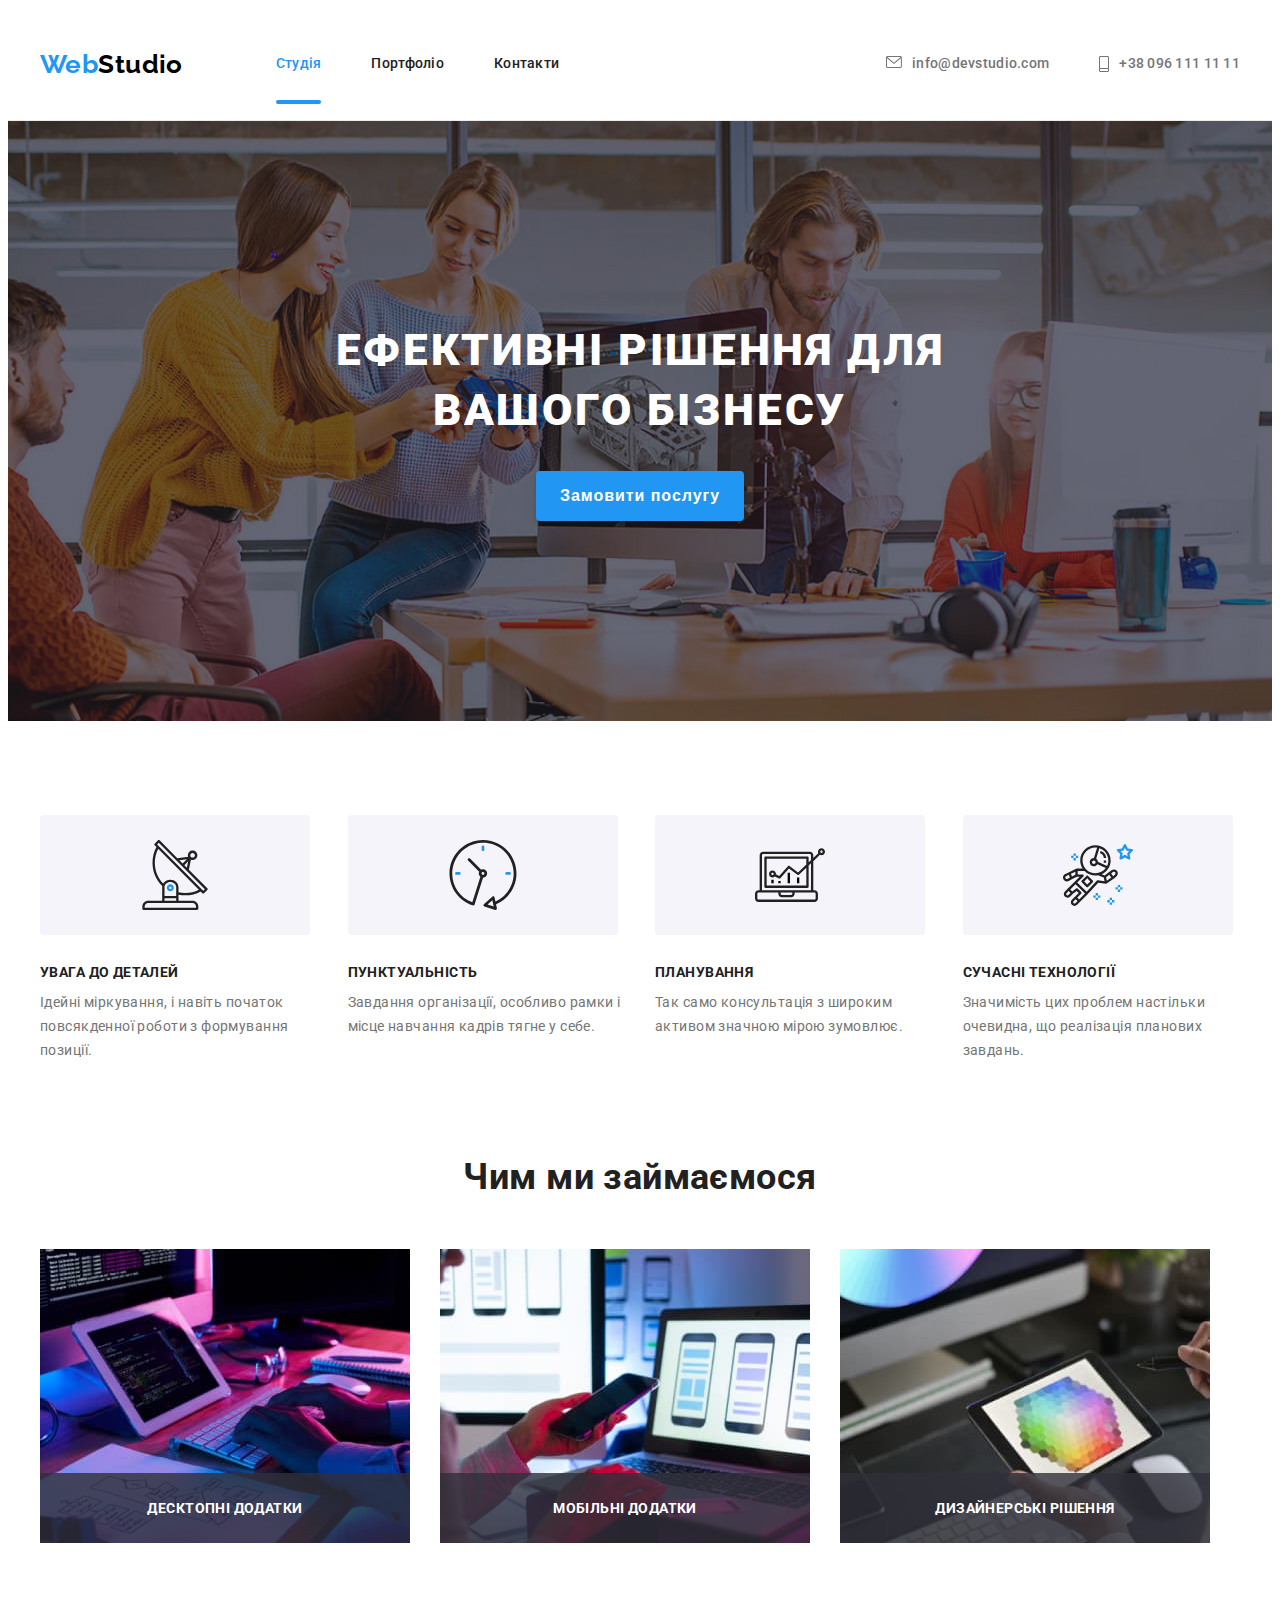
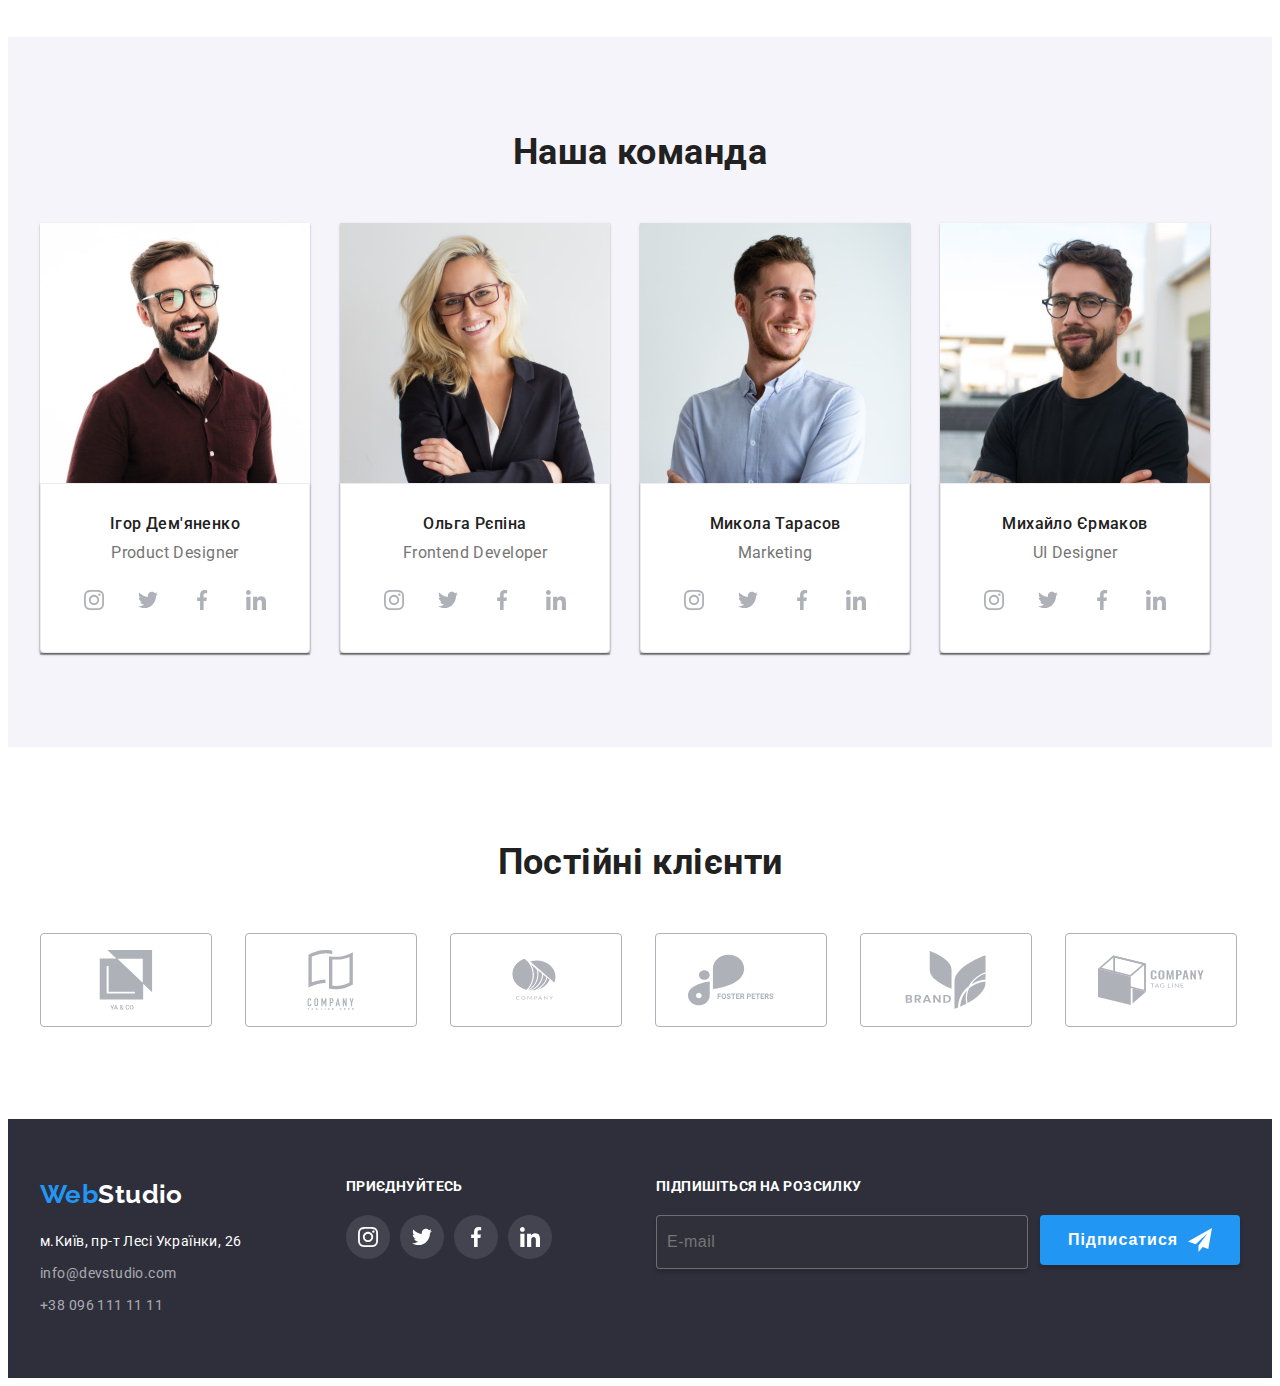
==== commit f779c786: "helf-paste" ====
--- a/index.html
+++ b/index.html
@@ -18,7 +18,7 @@
 </head>
 
 <body>
-    <!-- <header class="header">
+    <header class="header">
         <div class="conteiner header__container">
             <div class="navigation">
                 <a href="./index.html" class="logo navigation__logo">
@@ -53,7 +53,7 @@
                 </li>
             </ul>
         </div>
-    </header> -->
+    </header>
     <main>
         <section class="section hero">
             <div class="conteiner">
@@ -63,11 +63,11 @@
                 </button>
             </div>
         </section>
-        <!-- <section class="section about">
+        <section class="section about">
             <div class="conteiner">
                 <h2 class="visually-hidden">Наші переваги</h2>
                 <ul class="about">
-                    <li>
+                    <li class="about__list">
                         <div class="about__wrapper">
                             <svg class="about__img" width="70px" height="70px">
                                 <use href="././images/icon.svg#icon-antenna"></use>
@@ -79,7 +79,7 @@
                             формування позиції.
                         </p>
                     </li>
-                    <li>
+                    <li class="about__list">
                         <div class="about__wrapper">
                             <svg class="about__img" width="70px" height="70px">
                                 <use href="././images/icon.svg#icon-clock"></use>
@@ -91,7 +91,7 @@
                             тягне у себе.
                         </p>
                     </li>
-                    <li>
+                    <li class="about__list">
                         <div class="about__wrapper">
                             <svg class="about__img" width="70px" height="70px">
                                 <use href="././images/icon.svg#icon-diagram"></use>
@@ -102,7 +102,7 @@
                             Так само консультація з широким активом значною мірою зумовлює.
                         </p>
                     </li>
-                    <li>
+                    <li class="about__list">
                         <div class="about__wrapper">
                             <svg class="about__img" width="70px" height="70px">
                                 <use href="././images/icon.svg#icon-astronaut"></use>
@@ -116,8 +116,8 @@
                     </li>
                 </ul>
             </div>
-        </section> -->
-        <!-- <section class="section product">
+        </section>
+        <section class="section product">
             <div class="conteiner">
                 <h2 class="section__title">Чим ми займаємося</h2>
                 <ul class="product__item">
@@ -135,8 +135,8 @@
                     </li>
                 </ul>
             </div>
-        </section> -->
-        <!-- <section class="section command">
+        </section>
+        <section class="section command">
             <div class="conteiner">
                 <h2 class="section__title">Наша команда</h2>
                 <ul class="command__member">
@@ -279,12 +279,12 @@
                     </li>
                 </ul>
             </div>
-        </section> -->
-        <!-- <section class="section partners">
+        </section>
+        <section class="section partners">
             <div class="conteiner">
                 <h2 class="section__title">Постійні клієнти</h2>
                 <ul class="partners">
-                    <li>
+                    <li class="partners__item">
                         <a class="partners__link" href="./index.html">
                             <svg class="partners__logo">
                                 <use href="././images/icon.svg#icon-company_1"></use>
@@ -292,7 +292,7 @@
                         </a>
                     </li>
 
-                    <li>
+                    <li class="partners__item">
                         <a class="partners__link" href="./index.html">
                             <svg class="partners__logo">
                                 <use href="././images/icon.svg#icon-company_2"></use>
@@ -300,7 +300,7 @@
                         </a>
                     </li>
 
-                    <li>
+                    <li class="partners__item">
                         <a class="partners__link" href="./index.html">
                             <svg class="partners__logo">
                                 <use href="././images/icon.svg#icon-company_6"></use>
@@ -308,7 +308,7 @@
                         </a>
                     </li>
 
-                    <li>
+                    <li class="partners__item">
                         <a class="partners__link" href="./index.html">
                             <svg class="partners__logo">
                                 <use href="././images/icon.svg#icon-company_3"></use>
@@ -316,7 +316,7 @@
                         </a>
                     </li>
 
-                    <li>
+                    <li class="partners__item">
                         <a class="partners__link" href="./index.html">
                             <svg class="partners__logo">
                                 <use href="././images/icon.svg#icon-company_4"></use>
@@ -324,7 +324,7 @@
                         </a>
                     </li>
 
-                    <li>
+                    <li class="partners__item">
                         <a class="partners__link" href="./index.html">
                             <svg class="partners__logo">
                                 <use href="././images/icon.svg#icon-company_5"></use>
@@ -333,9 +333,9 @@
                     </li>
                 </ul>
             </div>
-        </section> -->
+        </section>
     </main>
-    <!-- <footer class="footer">
+    <footer class="footer">
         <div class="conteiner">
             <div class="navigation--another">
                 <div>
@@ -358,7 +358,7 @@
                         </ul>
                     </address>
                 </div>
-                <div>
+                <div class="subscription">
                     <h3 class="join">Приєднуйтесь</h3>
                     <ul class="social">
                         <li class="social__list">
@@ -390,7 +390,7 @@
                 </div>
                 <form>
                     <label for="user_email">
-                        <span class="join">Підпишіться на розсилку</span>
+                        <h3 class="join sign">Підпишіться на розсилку</h3>
                     </label>
                     <div class="subscribe">
                         <input class="subscribe__form" type="email" name="email" id="user_email" placeholder="E-mail" />
@@ -404,8 +404,8 @@
                 </form>
             </div>
         </div>
-    </footer> -->
-    <div class="backdrop is-hidden" data-modal>
+    </footer>
+    <!-- <div class="backdrop is-hidden" data-modal>
         <div class="modal">
             <button class="modal-button-close" data-modal-close>
                 <svg width="30px" height="30px">
@@ -457,7 +457,7 @@
                 </form>
             </div>
         </div>
-    </div>
+    </div> -->
     <script src="./js/modal.js"></script>
 </body>
 
--- a/css/main.min.css
+++ b/css/main.min.css
@@ -1 +1 @@
-:root{--accent-color: #2196f3;--bg-color: #ffffff;--text-color: #757575;--logo-color: #000000;--nav-color: #212121;--footer-bg-color: #2e2f3b;--footer-contact-color: #ffffff99;--btn-bg-color: #f5f4fa;--border-color: #ececec;--link-color: #afb1b8;--shadow-color: #00000026;--modal-accent-color: #188ce8}.visually-hidden{position:absolute;white-space:nowrap;width:1px;height:1px;overflow:hidden;border:0;padding:0;clip:rect(0 0 0 0);-webkit-clip-path:inset(50%);clip-path:inset(50%);margin:-1px}.current{color:var(--accent-color)}body{background-color:var(--bg-color);font-family:Roboto,sans-serif;color:var(--text-color);letter-spacing:.03em;font-size:14px}p,h1,h2,h3,h4,h5,h6{margin:0}ul,ol{margin:0;padding-left:0}a{text-decoration:none;color:var(--text-color)}ul{list-style:none}button{cursor:pointer}address{font-style:normal}img{display:block;max-width:100%;height:auto;width:100%}h1{width:696px;margin:0 auto}.section{padding:60px 15px}.section__title{margin-bottom:50px;color:var(--nav-color);font-size:36px;line-height:1.17;text-align:center}.social{margin-top:16px;display:flex;justify-content:center;align-content:center;gap:10px}.social__list{width:44px;height:44px}.social__link{display:flex;justify-content:center;align-items:center;fill:var(--link-color);width:44px;height:44px;border-radius:50%;transition:background-color 250ms cubic-bezier(0.4, 0, 0.2, 1),fill 250ms cubic-bezier(0.4, 0, 0.2, 1)}.social__link:hover,.social__link:focus{background-color:var(--accent-color);fill:var(--bg-color)}.conteiner{width:100%;padding:0 15px;margin-left:auto;margin-right:auto}@media screen and (min-width: 480px){.conteiner{max-width:480px}}@media screen and (min-width: 768px){.conteiner{max-width:768px}}@media screen and (max-wight: 1200px){.conteiner{max-wight:1200px}}.navigation__logo{display:flex;color:var(--logo-color);font-family:Raleway,sans-serif;font-weight:700;font-size:26px;line-height:1.19}.navigation__logo>span{color:var(--accent-color);font-family:Raleway,sans-serif;font-weight:700;font-size:26px;line-height:1.19}.navigation__logo--negative{font-family:Raleway,sans-serif;font-weight:700;font-size:26px;line-height:1.19;color:var(--accent-color)}.navigation__logo--negative>span{color:var(--bg-color)}.btn{display:inline-block;vertical-align:middle;background-color:var(--accent-color);color:var(--bg-color);border-color:var(--accent-color);box-shadow:0px 4px 4px var(--shadow-color);box-sizing:border-box;font-weight:700;font-size:16px;line-height:1.88;padding:10px 24px;letter-spacing:.06em;border-radius:4px;border:none}.overlay{position:absolute;top:0;left:0;height:294px;width:100%;padding:63px 24px;font-weight:400;font-size:18px;line-height:1.56;letter-spacing:.03em;color:var(--bg-color);background-color:rgba(33,150,243,.9);transform:translateY(100%);transition:transform 250ms cubic-bezier(0.4, 0, 0.2, 1)}.backdrop{position:fixed;left:0;top:0;width:100%;height:100%;background-color:rgba(47,48,58,.4);transition:transform 250ms cubic-bezier(0.4, 0, 0.2, 1),opacity 250ms cubic-bezier(0.4, 0, 0.2, 1),visibility 250ms cubic-bezier(0.4, 0, 0.2, 1)}.backdrop.is-hidden{opacity:0;pointer-events:none;visibility:hidden}.modal{position:absolute;top:50%;left:50%;transform:translate(-50%, -50%);width:528px;height:581px;padding:40px;background-color:var(--bg-color);box-shadow:0px 1px 3px rgba(0,0,0,.12),0px 1px 1px rgba(0,0,0,.14),0px 2px 1px rgba(0,0,0,.2);border-radius:4px}.modal-title{font-weight:700;font-size:20px;line-height:1.15;text-align:center;letter-spacing:.03em;color:var(--nav-color)}.modal-button-close{position:absolute;top:0%;right:0%;margin-top:8px;margin-right:8px;width:30px;height:30px;border:0;border-radius:50%;padding:0;background-color:var(--bg-color);transition:fill 250ms cubic-bezier(0.4, 0, 0.2, 1)}.modal-button-close:hover{fill:var(--accent-color)}.form{width:100%;margin-top:12px;margin-left:auto;margin-right:auto}.form-label{position:relative;display:flex;flex-direction:column;margin-bottom:10px;color:var(--text-color)}.form-label:last-child{margin-bottom:0}.form-label label{margin-bottom:4px;font-size:12px;line-height:1.17;letter-spacing:.01em}.form-label input{width:100%;height:40px;padding:10px 42px;border:1px solid rgba(33,33,33,.2);border-radius:4px;font-size:16px;outline:none;transition:border-color 250ms cubic-bezier(0.4, 0, 0.2, 1),box-shadow 250ms cubic-bezier(0.4, 0, 0.2, 1),fill 250ms cubic-bezier(0.4, 0, 0.2, 1)}.form-label input:focus{fill:var(--accent-color)}.form-label :focus{border-color:var(--accent-color);box-shadow:0px 1px 3px rgba(0,0,0,.12),0px 1px 1px rgba(0,0,0,.14),0px 2px 1px rgba(0,0,0,.2)}.form-label textarea{padding:12px 16px;height:120px;border:1px solid rgba(33,33,33,.2);border-radius:4px;outline:none;resize:none}.form-label textarea::-moz-placeholder{font-size:12px;line-height:1.17;letter-spacing:.01em;color:rgba(117,117,117,.5)}.form-label textarea:-ms-input-placeholder{font-size:12px;line-height:1.17;letter-spacing:.01em;color:rgba(117,117,117,.5)}.form-label textarea::placeholder{font-size:12px;line-height:1.17;letter-spacing:.01em;color:rgba(117,117,117,.5)}.form-label.textarea{margin-bottom:20px}.form-label input [type=checkbox]{width:15px;height:16px}.form-img{position:absolute;top:31px;left:12px;transition:fill 250ms cubic-bezier(0.4, 0, 0.2, 1)}.form-label :focus+.form-img{fill:var(--accent-color)}.checkbox{-ms-progress-appearance:none;-webkit-appearance:none;-moz-appearance:none;appearance:none;position:absolute}.checkbox:checked+.checkbox-icon{background-color:var(--accent-color);border-color:var(--accent-color);background-image:url(../images/icon.svg#icon-check);background-size:contain;background-origin:border-box;box-shadow:0px 4px 4px rgba(0,0,0,.25)}.checkbox-label{display:flex;align-items:center;justify-content:center}.checkbox-icon{display:inline-block;margin-right:10px;border:1px solid var(--logo-color);border-radius:2px;transition:box-shadow 250ms cubic-bezier(0.4, 0, 0.2, 1)}.agreement-text{font-size:14px;line-height:1.71;letter-spacing:.03em;color:var(--text-color)}.contract{font-size:14px;line-height:1.71;letter-spacing:.03em;text-decoration:underline;color:var(--modal-accent-color)}.submit-button{width:200px;height:50px;display:block;margin-left:auto;margin-right:auto;margin-top:30px;background-color:var(--modal-accent-color);color:var(--bg-color);padding:10px 52px;line-height:1.88;border:0;font-weight:700;font-size:16px;line-height:1.88;letter-spacing:.06em;border-radius:4px;transition:box-shadow 250ms cubic-bezier(0.4, 0, 0.2, 1)}.submit-button:hover{box-shadow:0px 4px 4px var(--shadow-color)}.portfolio__title{font-size:18px;line-height:2;letter-spacing:.06em;color:var(--nav-color)}.filter{display:flex;margin-bottom:50px;justify-content:center}.filter__btn{min-width:38px;padding:6px 22px;font-family:inherit;border-radius:4px;font-weight:500;font-size:16px;line-height:1.62;letter-spacing:.03em;background-color:var(--btn-bg-color);color:var(--logo-color);border-color:rgba(0,0,0,0);transition:color 250ms cubic-bezier(0.4, 0, 0.2, 1),background-color 250ms cubic-bezier(0.4, 0, 0.2, 1),box-shadow 250ms cubic-bezier(0.4, 0, 0.2, 1)}.filter__btn:focus,.filter__btn:hover{background-color:var(--accent-color);color:var(--bg-color);box-shadow:0px 3px 1px rgba(0,0,0,.1),0px 1px 2px rgba(0,0,0,.08),0px 2px 2px rgba(0,0,0,.12)}.portfolio__btn{margin-left:8px}.header{border-bottom:1px solid var(--border-color)}.header__container{display:flex}.navigation{display:flex;align-items:center;margin:0}.site-nav{display:flex;margin-left:93px}.site-nav :not(:last-child){margin-right:50px}.site-nav__link{position:relative;display:block;padding:32px 0;color:var(--nav-color);font-weight:500;line-height:1.14;letter-spacing:.02em;transition:color 250ms cubic-bezier(0.4, 0, 0.2, 1)}.site-nav__link.current{color:var(--accent-color)}.site-nav__link:hover,.site-nav__link:focus{color:var(--accent-color)}.site-nav__link.current::after{position:absolute;bottom:0;content:"";display:block;width:100%;height:4px;border-radius:2px;background-color:var(--accent-color)}.contacts{display:flex;align-items:center;margin-left:auto;text-align:center;font-weight:500}.contacts :focus,.contacts :hover{color:var(--accent-color)}.contacts__item{display:flex;align-items:center}.contacts .contacts__item{margin:0;font-weight:500;line-height:1.14;letter-spacing:.02em;color:var(--text-color)}.contacts .contacts__item+.contacts__item{margin-left:50px}.contacts__address,.contacts__phone{display:flex;transition:color 250ms cubic-bezier(0.4, 0, 0.2, 1);flex-direction:row-reverse}.contacts__icon{margin-right:10px;fill:currentColor;transition:color 250ms cubic-bezier(0.4, 0, 0.2, 1)}.hero{background-color:var(--footer-bg-color);background-image:linear-gradient(rgba(47, 48, 58, 0.4), rgba(47, 48, 58, 0.4)),url(../images/new_photo.jpg);background-repeat:no-repeat;background-size:cover;background-position:center;max-width:100%;height:100%;margin-left:auto;margin-right:auto;box-sizing:border-box;text-align:center;padding:118px 0}@media screen and (min-width: 1200px){.hero{padding:200px 0}}.hero__title{max-width:100%;color:var(--bg-color);font-weight:900;font-size:26px;line-height:1.62;text-transform:uppercase;letter-spacing:.06em;text-align:center;margin-bottom:30px;margin-left:auto;margin-right:auto}@media screen and (min-width: 768px){.hero__title{max-width:360px}}@media screen and (min-width: 1200px){.hero__title{max-width:696px;font-size:44px;line-height:1.36}}.about{display:flex;justify-content:space-between}.about__wrapper{display:flex;align-items:center;justify-content:center;margin-bottom:30px;height:120px;background-color:var(--btn-bg-color);border-radius:4px}.about__title{margin-bottom:10px;font-size:14px;line-height:1.14;text-transform:uppercase;color:var(--nav-color)}.about__content{width:270px;line-height:1.71;color:var(--text-color)}.product{padding-top:0}.product__item{display:flex}.product__img{position:relative;width:370px;margin-right:30px}.product__img:last-child{margin-right:0}.product__description{position:absolute;left:50%;bottom:0%;transform:translate(-50%, 0%);width:100%;height:70px;background-color:rgba(47,48,58,.8);display:flex;justify-content:center;align-items:center;font-weight:700;text-transform:uppercase;color:var(--bg-color)}.command{background-color:var(--btn-bg-color)}.command__member{display:flex}.command__img{margin-right:30px;box-shadow:0px 1px 3px rgba(0,0,0,.1215686275),0px 1px 1px rgba(0,0,0,.1411764706),0px 2px 1px rgba(0,0,0,.2)}.command__img:last-child{margin-right:0px}.command__about{padding:30px 0;background-color:var(--bg-color);border:1px solid var(--border-color);border-radius:0px 0px 4px 4px;box-shadow:0px 1px 3px rgba(0,0,0,.2),0px 1px 1px rgba(0,0,0,.1411764706),0px 2px 1px rgba(0,0,0,.1215686275);text-align:center}.command__name{margin-bottom:10px;color:var(--nav-color);font-weight:500;font-size:16px;line-height:1.19}.command__position{font-size:16px;line-height:1.19;color:var(--text-color)}.partners{fill:var(--link-color);display:flex;flex-wrap:nowrap;justify-content:space-between}.partners__link{display:flex;justify-content:center;align-items:center;width:170px;height:92px;border:1px solid var(--link-color);border-radius:4px;transition:border-color 250ms cubic-bezier(0.4, 0, 0.2, 1),fill 250ms cubic-bezier(0.4, 0, 0.2, 1)}.partners__link:focus,.partners__link:hover{fill:var(--accent-color);border-color:var(--accent-color)}.partners__logo{width:106px;height:60px}.footer{padding:60px 0px;background-color:var(--footer-bg-color)}.footer .social{margin:0;display:flex;justify-content:flex-start}.footer .social__link{justify-content:center;margin-right:10px;fill:var(--bg-color);background-color:rgba(255,255,255,.1)}.footer .social__link:last-child{margin-right:0}.footer .social__link:focus,.footer .social__link:hover{background-color:var(--accent-color)}.navigation--another{display:flex;align-items:baseline;justify-content:space-between}.feedback{margin-bottom:9px}.feedback:last-child{margin-bottom:0}.feedback a{font-style:normal;line-height:1.71;color:var(--bg-color);transition:color 250ms cubic-bezier(0.4, 0, 0.2, 1)}.feedback a:hover,.feedback a:focus{color:var(--accent-color)}.feedback__location{margin-top:20px;margin-bottom:9px;font-style:normal;line-height:1.71}.feedback__address,.feedback__phone{display:block}.feedback__address a,.feedback__phone a{color:var(--footer-contact-color);font-style:normal;line-height:1.71}.join{font-weight:700;font-size:14px;line-height:1.14;letter-spacing:.03em;text-transform:uppercase;color:var(--bg-color);margin-bottom:20px}.subscribe{display:flex;margin-top:20px}.subscribe__form{padding-left:10px;width:358px;height:50px;border:1px solid rgba(255,255,255,.3);box-shadow:0px 4px 4px var(--shadow-color);border-radius:4px;font-weight:400;font-size:16px;line-height:1.25;align-items:center;letter-spacing:.03em;color:rgba(255,255,255,.6);background:#2f303a}.subscribe__form:focus{color:var(--bg-color)}.subscribe__button{position:relative;margin-left:12px;background-color:var(--accent-color);color:var(--bg-color);padding:10px 28px;line-height:1.88;display:flex;border:0;align-items:center;font-weight:700;font-size:16px;line-height:1.88;letter-spacing:.06em;width:200px;height:50px;box-shadow:0px 4px 4px var(--shadow-color);border-radius:4px}.subscribe__icon{position:absolute;top:13px;right:28px}.project{display:flex;flex-wrap:wrap}.project__list{margin-right:30px;margin-bottom:30px;position:relative;transition:box-shadow 250ms cubic-bezier(0.4, 0, 0.2, 1)}.project__list:nth-child(3n){margin-right:0}.project__list:nth-last-child(-n+3){margin-bottom:0}.project__list:hover{box-shadow:0px 1px 1px rgba(0,0,0,.12),0px 4px 4px rgba(0,0,0,.06),1px 4px 6px rgba(0,0,0,.16)}.project__list:hover .overlay{opacity:1;visibility:visible;transform:translateY(0%)}.project__img{position:relative;overflow:hidden}.project__img>p{height:100% x;width:100%;opacity:0}.project__about{padding:20px 24px;border-left:1px solid #eee;border-right:1px solid #eee;border-bottom:1px solid #eee}.project__title{font-weight:700;font-size:18px;line-height:2;letter-spacing:.06em;color:var(--nav-color);margin-bottom:4px}.project__text{font-size:16px;line-height:1.14;letter-spacing:.03em;padding:6px 0;color:var(--text-color)}/*# sourceMappingURL=main.min.css.map */+:root{--accent-color: #2196f3;--bg-color: #ffffff;--text-color: #757575;--logo-color: #000000;--nav-color: #212121;--footer-bg-color: #2e2f3b;--footer-contact-color: #ffffff99;--btn-bg-color: #f5f4fa;--border-color: #ececec;--link-color: #afb1b8;--shadow-color: #00000026;--modal-accent-color: #188ce8;--gradient: linear-gradient(rgba(47, 48, 58, 0.4), rgba(47, 48, 58, 0.4))}.visually-hidden{position:absolute;white-space:nowrap;width:1px;height:1px;overflow:hidden;border:0;padding:0;clip:rect(0 0 0 0);-webkit-clip-path:inset(50%);clip-path:inset(50%);margin:-1px}.current{color:var(--accent-color)}body{background-color:var(--bg-color);font-family:Roboto,sans-serif;color:var(--text-color);letter-spacing:.03em;font-size:14px}p,h1,h2,h3,h4,h5,h6{margin:0}ul,ol{margin:0;padding-left:0}a{text-decoration:none;color:var(--text-color)}ul{list-style:none}button{cursor:pointer}address{font-style:normal}img{display:block;max-width:100%;height:auto;width:100%}h1{width:696px;margin:0 auto}.section{padding:60px 0}@media screen and (min-width: 1200px){.section{padding:94px 0}}.section__title{margin-bottom:30px;color:var(--nav-color);font-size:28px;line-height:1.18;text-align:center}@media screen and (min-width: 1200px){.section__title{margin-bottom:50px;font-size:36px;line-height:1.17}}.social{margin-top:16px;display:flex;justify-content:center;align-content:center;gap:10px}.social__list{width:44px;height:44px}.social__link{display:flex;justify-content:center;align-items:center;fill:var(--link-color);width:44px;height:44px;border-radius:50%;transition:background-color 250ms cubic-bezier(0.4, 0, 0.2, 1),fill 250ms cubic-bezier(0.4, 0, 0.2, 1)}.social__link:hover,.social__link:focus{background-color:var(--accent-color);fill:var(--bg-color)}.conteiner{width:100%;padding:0 15px;margin-left:auto;margin-right:auto}@media screen and (min-width: 480px){.conteiner{max-width:480px}}@media screen and (min-width: 768px){.conteiner{max-width:768px}}@media screen and (min-width: 1200px){.conteiner{max-width:1200px}}.navigation__logo{display:flex;color:var(--logo-color);font-family:Raleway,sans-serif;font-weight:700;font-size:24px;line-height:1.17}.navigation__logo>span{color:var(--accent-color);font-family:Raleway,sans-serif;font-weight:700;font-size:26px;line-height:1.19}@media screen and (min-width: 1200px){.navigation__logo{font-size:26px;line-height:1.19}}.navigation__logo--negative{font-family:Raleway,sans-serif;font-weight:700;font-size:24px;line-height:1.08;color:var(--accent-color)}.navigation__logo--negative>span{color:var(--bg-color)}@media screen and (min-width: 1200px){.navigation__logo--negative{font-size:26px;line-height:1.19}}.btn{display:inline-block;vertical-align:middle;background-color:var(--accent-color);color:var(--bg-color);border-color:var(--accent-color);box-shadow:0px 4px 4px var(--shadow-color);box-sizing:border-box;font-weight:700;font-size:16px;line-height:1.88;padding:10px 24px;letter-spacing:.06em;border-radius:4px;border:none}.overlay{position:absolute;top:0;left:0;height:294px;width:100%;padding:63px 24px;font-weight:400;font-size:18px;line-height:1.56;letter-spacing:.03em;color:var(--bg-color);background-color:rgba(33,150,243,.9);transform:translateY(100%);transition:transform 250ms cubic-bezier(0.4, 0, 0.2, 1)}.backdrop{position:fixed;left:0;top:0;width:100%;height:100%;background-color:rgba(47,48,58,.4);transition:transform 250ms cubic-bezier(0.4, 0, 0.2, 1),opacity 250ms cubic-bezier(0.4, 0, 0.2, 1),visibility 250ms cubic-bezier(0.4, 0, 0.2, 1)}.backdrop.is-hidden{opacity:0;pointer-events:none;visibility:hidden}.modal{top:50%;left:50%;transform:translate(-50%, -50%);width:auto;height:auto;padding:40px;background-color:var(--bg-color);box-shadow:0px 1px 3px rgba(0,0,0,.12),0px 1px 1px rgba(0,0,0,.14),0px 2px 1px rgba(0,0,0,.2);border-radius:4px}.modal-title{font-weight:700;font-size:20px;line-height:1.5;text-align:center;letter-spacing:.03em;color:var(--nav-color)}.modal-button-close{position:absolute;top:0%;right:0%;margin-top:8px;margin-right:8px;width:30px;height:30px;border:0;border-radius:50%;padding:0;background-color:var(--bg-color);transition:fill 250ms cubic-bezier(0.4, 0, 0.2, 1)}.modal-button-close:hover{fill:var(--accent-color)}.form{width:100%;margin-top:12px;margin-left:auto;margin-right:auto}.form-label{position:relative;display:flex;flex-direction:column;margin-bottom:10px;color:var(--text-color)}.form-label:last-child{margin-bottom:0}.form-label label{margin-bottom:4px;font-size:12px;line-height:1.17;letter-spacing:.01em}.form-label input{width:100%;height:40px;padding:10px 42px;border:1px solid rgba(33,33,33,.2);border-radius:4px;font-size:16px;outline:none;transition:border-color 250ms cubic-bezier(0.4, 0, 0.2, 1),box-shadow 250ms cubic-bezier(0.4, 0, 0.2, 1),fill 250ms cubic-bezier(0.4, 0, 0.2, 1)}.form-label input:focus{fill:var(--accent-color)}.form-label :focus{border-color:var(--accent-color);box-shadow:0px 1px 3px rgba(0,0,0,.12),0px 1px 1px rgba(0,0,0,.14),0px 2px 1px rgba(0,0,0,.2)}.form-label textarea{padding:12px 16px;height:120px;border:1px solid rgba(33,33,33,.2);border-radius:4px;outline:none;resize:none}.form-label textarea::-moz-placeholder{font-size:12px;line-height:1.17;letter-spacing:.01em;color:rgba(117,117,117,.5)}.form-label textarea:-ms-input-placeholder{font-size:12px;line-height:1.17;letter-spacing:.01em;color:rgba(117,117,117,.5)}.form-label textarea::placeholder{font-size:12px;line-height:1.17;letter-spacing:.01em;color:rgba(117,117,117,.5)}.form-label.textarea{margin-bottom:20px}.form-label input [type=checkbox]{width:15px;height:16px}.form-img{position:absolute;top:31px;left:12px;transition:fill 250ms cubic-bezier(0.4, 0, 0.2, 1)}.form-label :focus+.form-img{fill:var(--accent-color)}.checkbox{-ms-progress-appearance:none;-webkit-appearance:none;-moz-appearance:none;appearance:none;position:absolute}.checkbox:checked+.checkbox-icon{background-color:var(--accent-color);border-color:var(--accent-color);background-image:url(../images/icon.svg#icon-check);background-size:contain;background-origin:border-box;box-shadow:0px 4px 4px rgba(0,0,0,.25)}.checkbox-label{display:flex;align-items:center;justify-content:center}.checkbox-icon{display:inline-block;margin-right:10px;border:1px solid var(--logo-color);border-radius:2px;transition:box-shadow 250ms cubic-bezier(0.4, 0, 0.2, 1)}.agreement-text{font-size:14px;line-height:1.71;letter-spacing:.03em;color:var(--text-color)}.contract{font-size:14px;line-height:1.71;letter-spacing:.03em;text-decoration:underline;color:var(--modal-accent-color)}.submit-button{width:200px;height:50px;display:block;margin-left:auto;margin-right:auto;margin-top:30px;background-color:var(--modal-accent-color);color:var(--bg-color);padding:10px 52px;line-height:1.88;border:0;font-weight:700;font-size:16px;line-height:1.88;letter-spacing:.06em;border-radius:4px;transition:box-shadow 250ms cubic-bezier(0.4, 0, 0.2, 1)}.submit-button:hover{box-shadow:0px 4px 4px var(--shadow-color)}.portfolio__title{font-size:18px;line-height:2;letter-spacing:.06em;color:var(--nav-color)}.filter{display:flex;margin-bottom:50px;justify-content:center}.filter__btn{min-width:38px;padding:6px 22px;font-family:inherit;border-radius:4px;font-weight:500;font-size:16px;line-height:1.62;letter-spacing:.03em;background-color:var(--btn-bg-color);color:var(--logo-color);border-color:rgba(0,0,0,0);transition:color 250ms cubic-bezier(0.4, 0, 0.2, 1),background-color 250ms cubic-bezier(0.4, 0, 0.2, 1),box-shadow 250ms cubic-bezier(0.4, 0, 0.2, 1)}.filter__btn:focus,.filter__btn:hover{background-color:var(--accent-color);color:var(--bg-color);box-shadow:0px 3px 1px rgba(0,0,0,.1),0px 1px 2px rgba(0,0,0,.08),0px 2px 2px rgba(0,0,0,.12)}.portfolio__btn{margin-left:8px}.header{border-bottom:1px solid var(--border-color)}.header__container{display:flex}.navigation{display:flex;align-items:center;margin:0;padding:16px 0}.site-nav{display:flex;margin-left:93px}.site-nav :not(:last-child){margin-right:50px}.site-nav__link{position:relative;display:block;padding:32px 0;color:var(--nav-color);font-weight:500;line-height:1.14;letter-spacing:.02em;transition:color 250ms cubic-bezier(0.4, 0, 0.2, 1)}.site-nav__link.current{color:var(--accent-color)}.site-nav__link:hover,.site-nav__link:focus{color:var(--accent-color)}.site-nav__link.current::after{position:absolute;bottom:0;content:"";display:block;width:100%;height:4px;border-radius:2px;background-color:var(--accent-color)}.contacts{display:flex;align-items:center;margin-left:auto;text-align:center;font-weight:500}.contacts :focus,.contacts :hover{color:var(--accent-color)}.contacts__item{display:flex;align-items:center}.contacts .contacts__item{margin:0;font-weight:500;line-height:1.14;letter-spacing:.02em;color:var(--text-color)}.contacts .contacts__item+.contacts__item{margin-left:50px}.contacts__address,.contacts__phone{display:flex;transition:color 250ms cubic-bezier(0.4, 0, 0.2, 1);flex-direction:row-reverse}.contacts__icon{margin-right:10px;fill:currentColor;transition:color 250ms cubic-bezier(0.4, 0, 0.2, 1)}.hero{background-color:var(--footer-bg-color);background-image:var(--gradient),url(../images/hero-bg-mob.jpg);background-repeat:no-repeat;background-size:cover;background-position:center;max-width:100%;height:100%;margin-left:auto;margin-right:auto;box-sizing:border-box;text-align:center;padding:118px 0}@media(min-device-pixel-ratio: 2),(-webkit-min-device-pixel-ratio: 2),(min-resolution: 192dpi),(min-resolution: 2dppx){.hero{background-image:var(--gradient),url(../images/hero-bg-mob-2x.jpg)}}@media screen and (min-width: 768px){.hero{background-image:var(--gradient),url(../images/hero-bg-tablet.jpg)}}@media screen and (min-width: 768px)and (min-device-pixel-ratio: 2),screen and (min-width: 768px)and (-webkit-min-device-pixel-ratio: 2),screen and (min-width: 768px)and (min-resolution: 192dpi),screen and (min-width: 768px)and (min-resolution: 2dppx){.hero{background-image:var(--gradient),url(../images/hero-bg-tablet-2x.jpg)}}@media screen and (min-width: 1200px){.hero{padding:200px 0;background-image:var(--gradient),url(../images/new_photo.jpg)}}@media screen and (min-width: 1200px)and (min-device-pixel-ratio: 2),screen and (min-width: 1200px)and (-webkit-min-device-pixel-ratio: 2),screen and (min-width: 1200px)and (min-resolution: 192dpi),screen and (min-width: 1200px)and (min-resolution: 2dppx){.hero{background-image:var(--gradient),url(../images/hero-bg-2x.jpg)}}.hero__title{max-width:100%;color:var(--bg-color);font-weight:900;font-size:21px;line-height:1.62;text-transform:uppercase;letter-spacing:.06em;text-align:center;margin-bottom:30px;margin-left:auto;margin-right:auto}@media screen and (min-width: 480px){.hero__title{font-size:26px}}@media screen and (min-width: 768px){.hero__title{max-width:360px}}@media screen and (min-width: 1200px){.hero__title{max-width:696px;font-size:44px;line-height:1.36}}.about{display:flex;flex-wrap:wrap;gap:30px}.about__list{width:100%}@media screen and (min-width: 768px){.about__list{width:calc((100% - 30px)/2)}}@media screen and (min-width: 1200px){.about__list{width:calc((100% - 90px)/4)}}.about__wrapper{display:flex;flex-wrap:wrap;align-items:center;justify-content:center;margin-bottom:30px;height:120px;background-color:var(--btn-bg-color);border-radius:4px}@media screen and (min-width: 480px){.about__wrapper{width:450px}}@media screen and (min-width: 768px){.about__wrapper{width:354px}}@media screen and (min-width: 1200px){.about__wrapper{width:270px}}.about__title{margin-bottom:10px;text-align:center;font-size:14px;line-height:1.14;text-transform:uppercase;color:var(--nav-color)}@media screen and (min-width: 768px){.about__title{text-align:start}}.about__content{line-height:1.71;color:var(--text-color)}.product{padding-top:0}@media screen and (min-width: 0),(min-width: 768px){.product{display:none}}@media screen and (min-width: 1200px){.product{display:contents}}.product__item{display:flex}.product__img{position:relative;width:370px;margin-right:30px}.product__img:last-child{margin-right:0}@media screen and (min-width: 1200px){.product__img{margin-bottom:94px}}.product__description{position:absolute;left:50%;bottom:0%;transform:translate(-50%, 0%);width:100%;height:70px;background-color:rgba(47,48,58,.8);display:flex;justify-content:center;align-items:center;font-weight:700;text-transform:uppercase;color:var(--bg-color)}.command{background-color:var(--btn-bg-color)}.command__member{display:flex;flex-wrap:wrap;gap:30px}.command__img{width:100%;box-shadow:0px 1px 3px rgba(0,0,0,.1215686275),0px 1px 1px rgba(0,0,0,.1411764706),0px 2px 1px rgba(0,0,0,.2)}@media screen and (min-width: 480px){.command__img{width:450px}}@media screen and (min-width: 768px){.command__img{width:354px}}@media screen and (min-width: 1200px){.command__img{width:270px}}.command__about{padding:30px 0;text-align:center;background-color:var(--bg-color);border:1px solid var(--border-color);border-radius:0px 0px 4px 4px;box-shadow:0px 1px 3px rgba(0,0,0,.2),0px 1px 1px rgba(0,0,0,.1411764706),0px 2px 1px rgba(0,0,0,.1215686275)}.command__name{margin-bottom:10px;color:var(--nav-color);font-weight:500;font-size:16px;line-height:1.19}.command__position{font-size:16px;line-height:1.19;color:var(--text-color)}.partners{fill:var(--link-color);display:flex;flex-wrap:wrap;gap:30px}.partners__item{height:92px;width:calc((100% - 30px)/2)}@media screen and (min-width: 768px){.partners__item{width:calc((100% - 60px)/3)}}@media screen and (min-width: 1200px){.partners__item{width:calc((100% - 150px)/6)}}.partners__link{display:flex;justify-content:center;padding:16px 0;border:1px solid var(--link-color);border-radius:4px;transition:border-color 250ms cubic-bezier(0.4, 0, 0.2, 1),fill 250ms cubic-bezier(0.4, 0, 0.2, 1)}.partners__link:focus,.partners__link:hover{fill:var(--accent-color);border-color:var(--accent-color)}@media screen and (min-width: 480px){.partners__link{width:210px}}@media screen and (min-width: 768px){.partners__link{width:226px}}@media screen and (min-width: 1200px){.partners__link{width:170px}}.partners__logo{width:106px;height:60px}.footer{padding:60px 0px;background-color:var(--footer-bg-color)}.footer .social{margin:0;display:flex;justify-content:center}.footer .social__link{justify-content:center;margin-right:10px;fill:var(--bg-color);background-color:rgba(255,255,255,.1)}.footer .social__link:last-child{margin-right:0}.footer .social__link:focus,.footer .social__link:hover{background-color:var(--accent-color)}.navigation--another{text-align:center}@media screen and (min-width: 768px){.navigation--another{display:flex;flex-wrap:wrap;justify-content:space-around}}@media screen and (min-width: 1200px){.navigation--another{margin-top:0;text-align:start;justify-content:space-between}}.feedback{margin-bottom:8px}.feedback:last-child{margin-bottom:0}.feedback a{font-style:normal;line-height:1.71;color:var(--bg-color);transition:color 250ms cubic-bezier(0.4, 0, 0.2, 1)}.feedback a:hover,.feedback a:focus{color:var(--accent-color)}.feedback__location{margin-top:20px;margin-bottom:8px;line-height:1.71}.feedback__address,.feedback__phone{display:block;margin-bottom:8px}.feedback__address a,.feedback__phone a{color:var(--footer-contact-color);font-style:normal;line-height:1.71}.feedback__address:last-child,.feedback__phone:last-child{margin-bottom:0}.subscription{text-align:center}@media screen and (min-width: 1200px){.subscription{text-align:start}}.join{font-weight:700;font-size:14px;line-height:1.14;letter-spacing:.03em;text-transform:uppercase;color:var(--bg-color);margin-top:60px;margin-bottom:20px}@media screen and (min-width: 768px){.join{margin-top:0}}@media screen and (min-width: 1200px){.join{flex-wrap:wrap}}@media screen and (min-width: 768px){.subscribe{margin-bottom:20px}}@media screen and (min-width: 1200px){.subscribe{margin:0;padding:0;display:flex;justify-content:center}}@media screen and (min-width: 768px){.sign{margin-top:60px}}@media screen and (min-width: 1200px){.sign{margin-top:0;margin-bottom:20px}}.subscribe__form{padding-left:10px;width:100%;height:50px;border:1px solid rgba(255,255,255,.3);box-shadow:0px 4px 4px var(--shadow-color);border-radius:4px;font-weight:400;font-size:16px;line-height:1.25;align-items:center;letter-spacing:.03em;color:rgba(255,255,255,.6);background:#2f303a;margin-bottom:20px}.subscribe__form:focus{color:var(--bg-color)}@media screen and (min-width: 480px){.subscribe__form{width:450px}}@media screen and (min-width: 1200px){.subscribe__form{width:358px;margin:0;margin-right:12px}}.subscribe__button{position:relative;background-color:var(--accent-color);color:var(--bg-color);padding:10px 28px;margin:0 auto;display:flex;border:0;font-weight:700;font-size:16px;line-height:1.88;letter-spacing:.06em;width:200px;height:50px;box-shadow:0px 4px 4px var(--shadow-color);border-radius:4px}.subscribe__icon{position:absolute;top:13px;right:28px}.project{display:flex;flex-wrap:wrap}.project__list{margin-right:30px;margin-bottom:30px;position:relative;transition:box-shadow 250ms cubic-bezier(0.4, 0, 0.2, 1)}.project__list:nth-child(3n){margin-right:0}.project__list:nth-last-child(-n+3){margin-bottom:0}.project__list:hover{box-shadow:0px 1px 1px rgba(0,0,0,.12),0px 4px 4px rgba(0,0,0,.06),1px 4px 6px rgba(0,0,0,.16)}.project__list:hover .overlay{opacity:1;visibility:visible;transform:translateY(0%)}.project__img{position:relative;overflow:hidden}.project__img>p{height:100% x;width:100%;opacity:0}.project__about{padding:20px 24px;border-left:1px solid #eee;border-right:1px solid #eee;border-bottom:1px solid #eee}.project__title{font-weight:700;font-size:18px;line-height:2;letter-spacing:.06em;color:var(--nav-color);margin-bottom:4px}.project__text{font-size:16px;line-height:1.14;letter-spacing:.03em;padding:6px 0;color:var(--text-color)}/*# sourceMappingURL=main.min.css.map */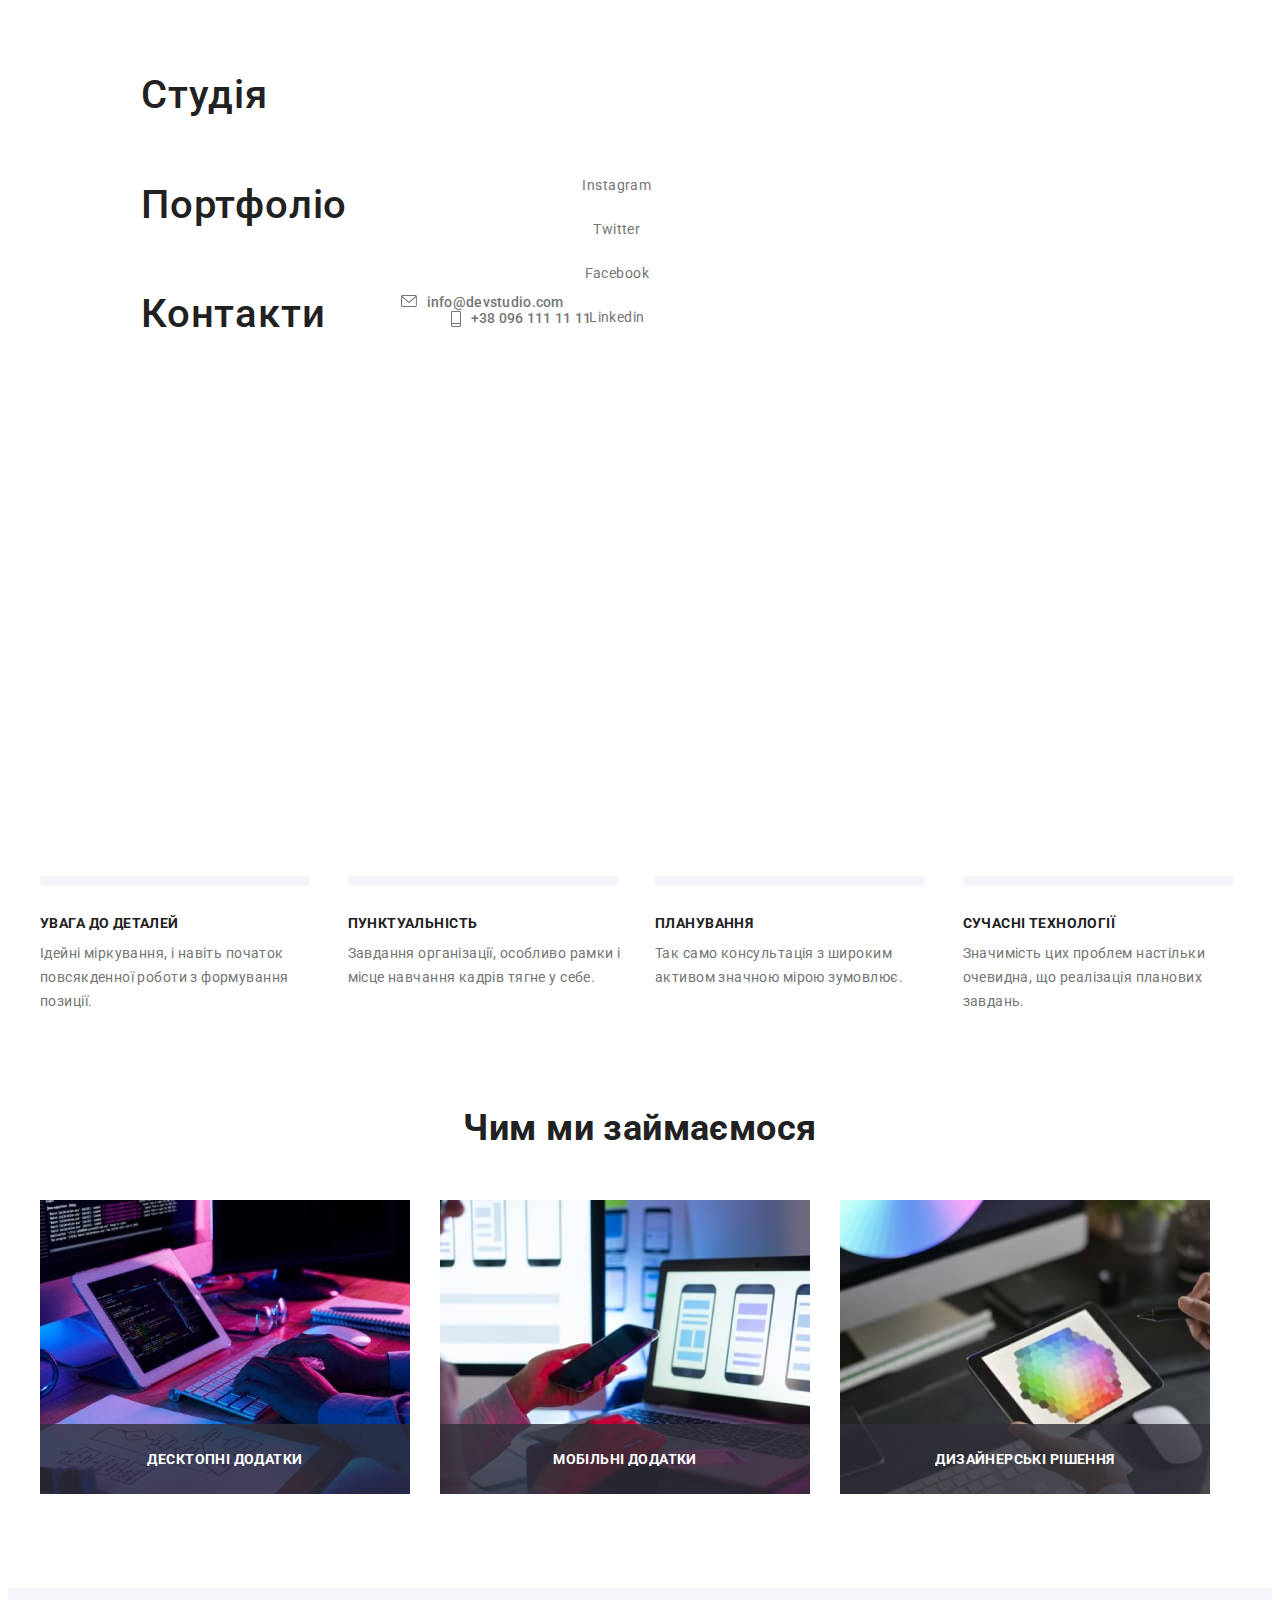
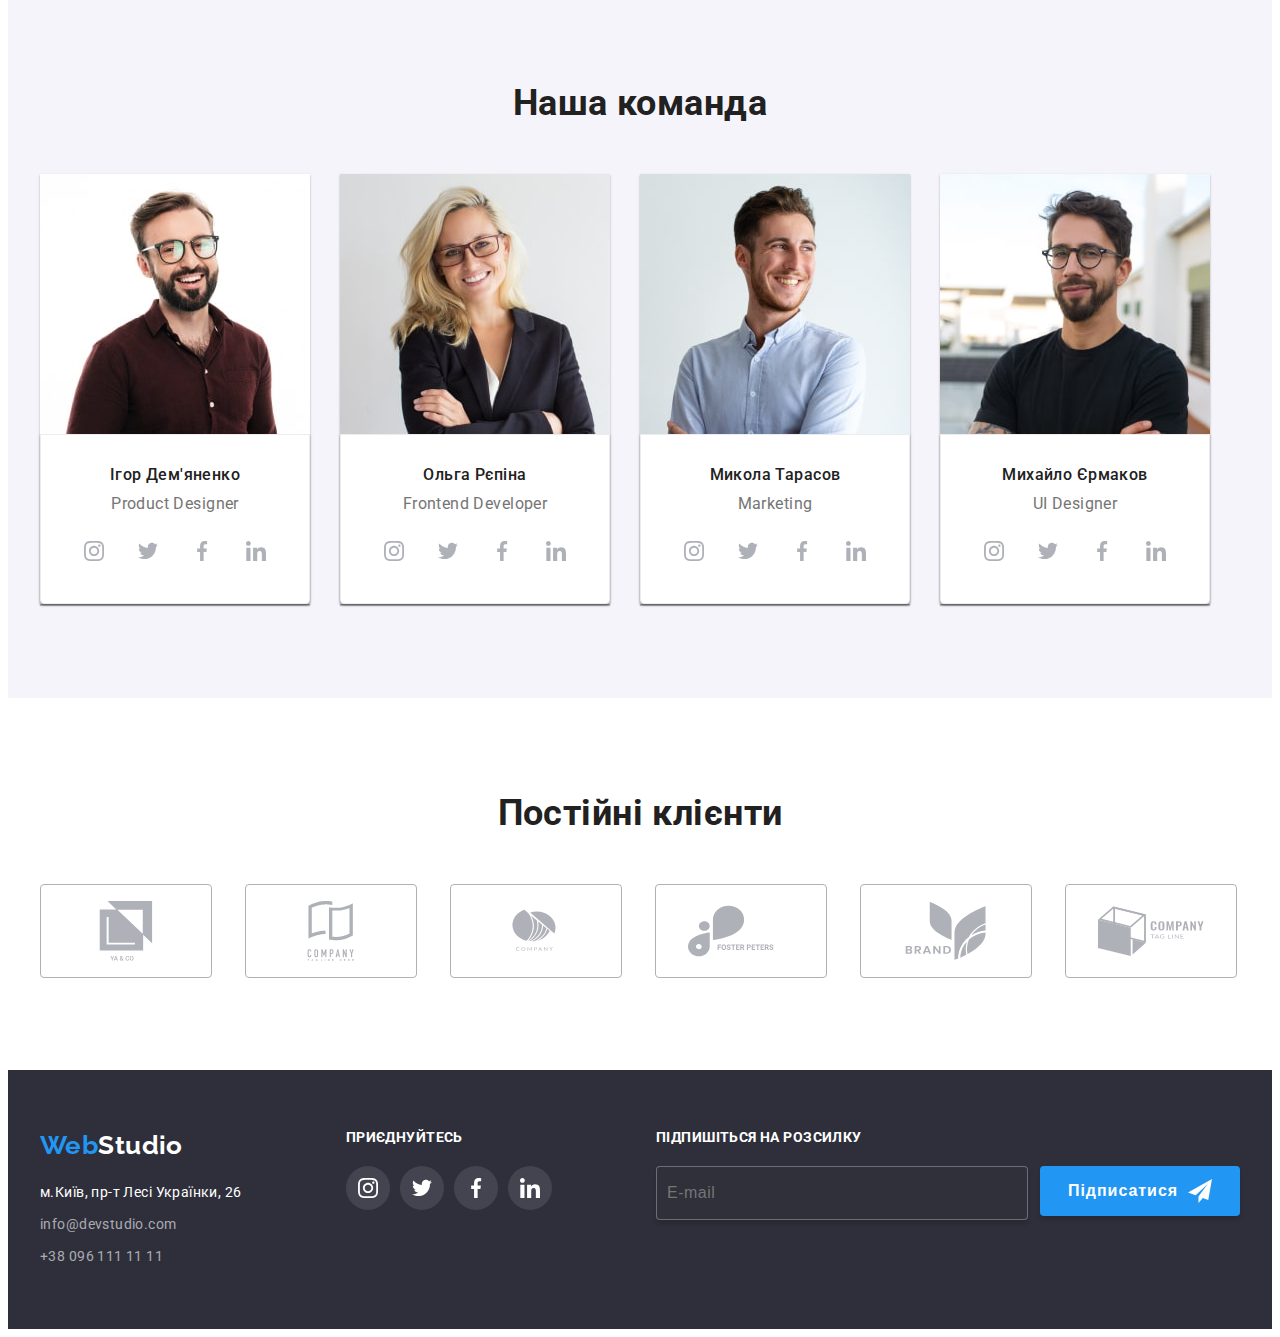
==== commit eb2f9146: "часткове виконання (без модалки та меню)" ====
--- a/index.html
+++ b/index.html
@@ -23,35 +23,80 @@
             <div class="navigation">
                 <a href="./index.html" class="logo navigation__logo">
                     <span>Web</span>Studio</a>
-                <ul class="site-nav">
-                    <li class="site-nav__item">
-                        <a class="site-nav__link current" href="./index.html">Студія</a>
-                    </li>
-                    <li class="site-nav__item">
-                        <a class="site-nav__link" href="./portfolio.html">Портфоліо</a>
-                    </li>
-                    <li class="site-nav__item">
-                        <a class="site-nav__link" href="">Контакти</a>
-                    </li>
-                </ul>
-            </div>
-            <ul class="contacts">
-                <li class="contacts__item">
-                    <a class="contacts__address" href="mailto:info@devstudio.com">
-                        info@devstudio.com
-                        <svg class="contacts__icon" width="16" height="12">
-                            <use href="././images/icon.svg#icon-envelope"></use>
+
+                <div class="mob-menu">
+                    <button type="button" class="menu-button is-open" js-open-menu>
+                        <svg width="40" height="40" aria-expanded="false" aria-label="перемикач меню">
+                            <use class="icon-menu" href="./images/icon.svg#icon-menu"></use>
+                            <use class="icon-menu_close" href="./images/icon.svg#icon-menu_close"></use>
                         </svg>
-                    </a>
-                </li>
-                <li class="contacts__item">
-                    <a class="contacts__phone" href="tel:+380961111111">+38 096 111 11 11
-                        <svg class="contacts__icon" width="10" height="16">
-                            <use href="././images/icon.svg#icon-telephone"></use>
-                        </svg>
-                    </a>
-                </li>
-            </ul>
+                    </button>
+                </div>
+                <div class="menu-conteiner is-open" js-menu-container>
+                    <ul class="site-nav">
+                        <li class="site-nav__item">
+                            <a class="site-nav__link" href="./index.html">Студія</a>
+                        </li>
+                        <li class="site-nav__item">
+                            <a class="site-nav__link" href="./portfolio.html">Портфоліо</a>
+                        </li>
+                        <li class="site-nav__item">
+                            <a class="site-nav__link" href="">Контакти</a>
+                        </li>
+                    </ul>
+                    <ul class="contacts">
+                        <li class="contacts__item">
+                            <a class="contacts__address" href="mailto:info@devstudio.com">
+                                info@devstudio.com
+                                <svg class="contacts__icon" width="16" height="12">
+                                    <use href="././images/icon.svg#icon-envelope"></use>
+                                </svg>
+                            </a>
+                        </li>
+                        <li class="contacts__item">
+                            <a class="contacts__phone" href="tel:+380961111111">+38 096 111 11 11
+                                <svg class="contacts__icon" width="10" height="16">
+                                    <use href="././images/icon.svg#icon-telephone"></use>
+                                </svg>
+                            </a>
+                        </li>
+                    </ul>
+                    <ul class="social">
+                        <li class="social__list">
+                            <a class="social__link" href="https://www.instagram.com/">
+                                <svg width="20" height="20">
+                                    <use href="././images/icon.svg#icon-instagram"></use>
+                                </svg>
+                                <p>Instagram</p>
+                            </a>
+                        </li>
+                        <li class="social__list">
+                            <a class="social__link" href="https://twitter.com/?lang=uk">
+                                <svg width="20" height="20">
+                                    <use href="././images/icon.svg#icon-twitter"></use>
+                                </svg>
+                                <p>Twitter</p>
+                            </a>
+                        </li>
+                        <li class="social__list">
+                            <a class="social__link" href="https://uk-ua.facebook.com/">
+                                <svg width="20" height="20">
+                                    <use href="././images/icon.svg#icon-facebook"></use>
+                                </svg>
+                                <p>Facebook</p>
+                            </a>
+                        </li>
+                        <li class="social__list">
+                            <a class="social__link" href="https://ua.linkedin.com/">
+                                <svg width="20" height="20">
+                                    <use href="././images/icon.svg#icon-linkedin"></use>
+                                </svg>
+                                <p>Linkedin</p>
+                            </a>
+                        </li>
+                    </ul>
+                </div>
+            </div>
         </div>
     </header>
     <main>
@@ -122,15 +167,25 @@
                 <h2 class="section__title">Чим ми займаємося</h2>
                 <ul class="product__item">
                     <li class="product__img">
-                        <img src="./images/img_1.jpg" alt="розробка вебсайтів" width="370" height="294" />
+                        <img srcset="
+                  ./images/web-design.jpg    1x,
+                  ./images/web-design-2x.jpg 2x
+                " src="./images/web-design.jpg" alt="розробка вебсайтів" width="370" height="294" />
+
                         <p class="product__description">Десктопні додатки</p>
                     </li>
                     <li class="product__img">
-                        <img src="./images/img_2.jpg" alt="розробка мобільних додатків" width="370" height="294" />
+                        <img srcset="
+                  ./images/mobdevelop.jpg    1x,
+                  ./images/mobdevelop-2x.jpg 2x
+                " src="./images/mobdevelop.jpg" alt="розробка мобільних додатків" width="370" height="294" />
                         <p class="product__description">Мобільні додатки</p>
                     </li>
                     <li class="product__img">
-                        <img src="./images/img_3.jpg" alt="розробка дизайну" width="370" height="294" />
+                        <img srcset="
+                  ./images/colordesin.jpg    1x,
+                  ./images/colordesin-2x.jpg 2x
+                " src="./images/colordesin.jpg" alt="розробка дизайну" width="370" height="294" />
                         <p class="product__description">Дизайнерські рішення</p>
                     </li>
                 </ul>
@@ -141,7 +196,24 @@
                 <h2 class="section__title">Наша команда</h2>
                 <ul class="command__member">
                     <li class="command__img">
-                        <img src="./images/img_4.jpg" alt="хлопець в окулярах" width="270" height="260" />
+                        <picture>
+                            <source srcset="
+                    ./images/prodesigner.jpg    1x,
+                    ./images/prodesigner-2x.jpg 2x
+                  " media="(min-width:1200px)" />
+                            <source srcset="
+                    ./images/prodesigner-tab.jpg    1x,
+                    ./images/prodesigner-tab-2x.jpg 2x
+                  " media="(min-width:768px)" />
+                            <source srcset="
+                    ./images/prodesigner-mob.jpg    1x,
+                    ./images/prodesigner-mob-2x.jpg 2x
+                  " media="(max-width:768px)" />
+                            <img srcset="
+                    ./images/prodesigner.jpg    1x,
+                    ./images/prodesigner-2x.jpg 2x
+                  " src="./images/prodesigner.jpg" alt="хлопець в окулярах" width="270" height="260" />
+                        </picture>
                         <div class="command__about">
                             <h3 class="command__name">Ігор Дем'яненко</h3>
                             <p class="command__position" lang="en">Product Designer</p>
@@ -175,7 +247,24 @@
                         </div>
                     </li>
                     <li class="command__img">
-                        <img src="./images/img_5.jpg" alt="дівчина в окулярах" width="270" height="260" />
+                        <picture>
+                            <source srcset="
+                    ./images/developer.jpg    1x,
+                    ./images/developer-2x.jpg 2x
+                  " media="(min-width:1200px)" />
+                            <source srcset="
+                    ./images/developer-tab.jpg    1x,
+                    ./images/developer-tab-2x.jpg 2x
+                  " media="(min-width:768px)" />
+                            <source srcset="
+                    ./images/developer-mob.jpg    1x,
+                    ./images/developer-mob-2x.jpg 2x
+                  " media="(max-width:768px)" />
+                            <img srcset="
+                    ./images/developer.jpg    1x,
+                    ./images/developer-2x.jpg 2x
+                  " src="./images/developer.jpg" alt="дівчина в окулярах" width="270" height="260" />
+                        </picture>
                         <div class="command__about">
                             <h3 class="command__name">Ольга Рєпіна</h3>
                             <p class="command__position" lang="en">Frontend Developer</p>
@@ -209,8 +298,25 @@
                         </div>
                     </li>
                     <li class="command__img">
-                        <img src="./images/img_6.jpg" alt="чоловік в світлій сорочці, що посміхається" width="270"
-                            height="260" />
+                        <picture>
+                            <source srcset="
+                    ./images/marketing.jpg    1x,
+                    ./images/marketing-2x.jpg 2x
+                  " media="(min-width:1200px)" />
+                            <source srcset="
+                    ./images/marketing-tab.jpg    1x,
+                    ./images/marketing-tab-2x.jpg 2x
+                  " media="(min-width:768px)" />
+                            <source srcset="
+                    ./images/marketing-mob.jpg    1x,
+                    ./images/marketing-mob-2x.jpg 2x
+                  " media="(max-width:768px)" />
+                            <img srcset="
+                    ./images/marketing.jpg    1x,
+                    ./images/marketing-2x.jpg 2x
+                  " src="./images/marketing.jpg" alt="чоловік в світлій сорочці, що посміхається" width="270"
+                                height="260" />
+                        </picture>
                         <div class="command__about">
                             <h3 class="command__name">Микола Тарасов</h3>
                             <p class="command__position" lang="en">Marketing</p>
@@ -244,7 +350,25 @@
                         </div>
                     </li>
                     <li class="command__img">
-                        <img src="./images/img_7.jpg" alt="чоловік в темній футболці" width="270" height="260" />
+                        <picture>
+                            <source srcset="
+                    ./images/uidesigner.jpg    1x,
+                    ./images/uidesigner-2x.jpg 2x
+                  " media="(min-width:1200px)" />
+                            <source srcset="
+                    ./images/uidesigner-tab.jpg    1x,
+                    ./images/uidesigner-tab-2x.jpg 2x
+                  " media="(min-width:768px)" />
+                            <source srcset="
+                    ./images/uidesigner-mob.jpg    1x,
+                    ./images/uidesigner-mob-2x.jpg 2x
+                  " media="(max-width:768px)" />
+                            <img srcset="
+                    ./images/uidesigner.jpg    1x,
+                    ./images/uidesigner-2x.jpg 2x
+                  " src="./images/uidesigner.jpg" alt="чоловік в темній футболці" width="270" height="260" />
+                        </picture>
+
                         <div class="command__about">
                             <h3 class="command__name">Михайло Єрмаков</h3>
                             <p class="command__position" lang="en">UI Designer</p>
@@ -458,6 +582,7 @@
             </div>
         </div>
     </div> -->
+    <script src="./js/mobile-menu.js"></script>
     <script src="./js/modal.js"></script>
 </body>
 
--- a/css/main.min.css
+++ b/css/main.min.css
@@ -1 +1 @@
-:root{--accent-color: #2196f3;--bg-color: #ffffff;--text-color: #757575;--logo-color: #000000;--nav-color: #212121;--footer-bg-color: #2e2f3b;--footer-contact-color: #ffffff99;--btn-bg-color: #f5f4fa;--border-color: #ececec;--link-color: #afb1b8;--shadow-color: #00000026;--modal-accent-color: #188ce8;--gradient: linear-gradient(rgba(47, 48, 58, 0.4), rgba(47, 48, 58, 0.4))}.visually-hidden{position:absolute;white-space:nowrap;width:1px;height:1px;overflow:hidden;border:0;padding:0;clip:rect(0 0 0 0);-webkit-clip-path:inset(50%);clip-path:inset(50%);margin:-1px}.current{color:var(--accent-color)}body{background-color:var(--bg-color);font-family:Roboto,sans-serif;color:var(--text-color);letter-spacing:.03em;font-size:14px}p,h1,h2,h3,h4,h5,h6{margin:0}ul,ol{margin:0;padding-left:0}a{text-decoration:none;color:var(--text-color)}ul{list-style:none}button{cursor:pointer}address{font-style:normal}img{display:block;max-width:100%;height:auto;width:100%}h1{width:696px;margin:0 auto}.section{padding:60px 0}@media screen and (min-width: 1200px){.section{padding:94px 0}}.section__title{margin-bottom:30px;color:var(--nav-color);font-size:28px;line-height:1.18;text-align:center}@media screen and (min-width: 1200px){.section__title{margin-bottom:50px;font-size:36px;line-height:1.17}}.social{margin-top:16px;display:flex;justify-content:center;align-content:center;gap:10px}.social__list{width:44px;height:44px}.social__link{display:flex;justify-content:center;align-items:center;fill:var(--link-color);width:44px;height:44px;border-radius:50%;transition:background-color 250ms cubic-bezier(0.4, 0, 0.2, 1),fill 250ms cubic-bezier(0.4, 0, 0.2, 1)}.social__link:hover,.social__link:focus{background-color:var(--accent-color);fill:var(--bg-color)}.conteiner{width:100%;padding:0 15px;margin-left:auto;margin-right:auto}@media screen and (min-width: 480px){.conteiner{max-width:480px}}@media screen and (min-width: 768px){.conteiner{max-width:768px}}@media screen and (min-width: 1200px){.conteiner{max-width:1200px}}.navigation__logo{display:flex;color:var(--logo-color);font-family:Raleway,sans-serif;font-weight:700;font-size:24px;line-height:1.17}.navigation__logo>span{color:var(--accent-color);font-family:Raleway,sans-serif;font-weight:700;font-size:26px;line-height:1.19}@media screen and (min-width: 1200px){.navigation__logo{font-size:26px;line-height:1.19}}.navigation__logo--negative{font-family:Raleway,sans-serif;font-weight:700;font-size:24px;line-height:1.08;color:var(--accent-color)}.navigation__logo--negative>span{color:var(--bg-color)}@media screen and (min-width: 1200px){.navigation__logo--negative{font-size:26px;line-height:1.19}}.btn{display:inline-block;vertical-align:middle;background-color:var(--accent-color);color:var(--bg-color);border-color:var(--accent-color);box-shadow:0px 4px 4px var(--shadow-color);box-sizing:border-box;font-weight:700;font-size:16px;line-height:1.88;padding:10px 24px;letter-spacing:.06em;border-radius:4px;border:none}.overlay{position:absolute;top:0;left:0;height:294px;width:100%;padding:63px 24px;font-weight:400;font-size:18px;line-height:1.56;letter-spacing:.03em;color:var(--bg-color);background-color:rgba(33,150,243,.9);transform:translateY(100%);transition:transform 250ms cubic-bezier(0.4, 0, 0.2, 1)}.backdrop{position:fixed;left:0;top:0;width:100%;height:100%;background-color:rgba(47,48,58,.4);transition:transform 250ms cubic-bezier(0.4, 0, 0.2, 1),opacity 250ms cubic-bezier(0.4, 0, 0.2, 1),visibility 250ms cubic-bezier(0.4, 0, 0.2, 1)}.backdrop.is-hidden{opacity:0;pointer-events:none;visibility:hidden}.modal{top:50%;left:50%;transform:translate(-50%, -50%);width:auto;height:auto;padding:40px;background-color:var(--bg-color);box-shadow:0px 1px 3px rgba(0,0,0,.12),0px 1px 1px rgba(0,0,0,.14),0px 2px 1px rgba(0,0,0,.2);border-radius:4px}.modal-title{font-weight:700;font-size:20px;line-height:1.5;text-align:center;letter-spacing:.03em;color:var(--nav-color)}.modal-button-close{position:absolute;top:0%;right:0%;margin-top:8px;margin-right:8px;width:30px;height:30px;border:0;border-radius:50%;padding:0;background-color:var(--bg-color);transition:fill 250ms cubic-bezier(0.4, 0, 0.2, 1)}.modal-button-close:hover{fill:var(--accent-color)}.form{width:100%;margin-top:12px;margin-left:auto;margin-right:auto}.form-label{position:relative;display:flex;flex-direction:column;margin-bottom:10px;color:var(--text-color)}.form-label:last-child{margin-bottom:0}.form-label label{margin-bottom:4px;font-size:12px;line-height:1.17;letter-spacing:.01em}.form-label input{width:100%;height:40px;padding:10px 42px;border:1px solid rgba(33,33,33,.2);border-radius:4px;font-size:16px;outline:none;transition:border-color 250ms cubic-bezier(0.4, 0, 0.2, 1),box-shadow 250ms cubic-bezier(0.4, 0, 0.2, 1),fill 250ms cubic-bezier(0.4, 0, 0.2, 1)}.form-label input:focus{fill:var(--accent-color)}.form-label :focus{border-color:var(--accent-color);box-shadow:0px 1px 3px rgba(0,0,0,.12),0px 1px 1px rgba(0,0,0,.14),0px 2px 1px rgba(0,0,0,.2)}.form-label textarea{padding:12px 16px;height:120px;border:1px solid rgba(33,33,33,.2);border-radius:4px;outline:none;resize:none}.form-label textarea::-moz-placeholder{font-size:12px;line-height:1.17;letter-spacing:.01em;color:rgba(117,117,117,.5)}.form-label textarea:-ms-input-placeholder{font-size:12px;line-height:1.17;letter-spacing:.01em;color:rgba(117,117,117,.5)}.form-label textarea::placeholder{font-size:12px;line-height:1.17;letter-spacing:.01em;color:rgba(117,117,117,.5)}.form-label.textarea{margin-bottom:20px}.form-label input [type=checkbox]{width:15px;height:16px}.form-img{position:absolute;top:31px;left:12px;transition:fill 250ms cubic-bezier(0.4, 0, 0.2, 1)}.form-label :focus+.form-img{fill:var(--accent-color)}.checkbox{-ms-progress-appearance:none;-webkit-appearance:none;-moz-appearance:none;appearance:none;position:absolute}.checkbox:checked+.checkbox-icon{background-color:var(--accent-color);border-color:var(--accent-color);background-image:url(../images/icon.svg#icon-check);background-size:contain;background-origin:border-box;box-shadow:0px 4px 4px rgba(0,0,0,.25)}.checkbox-label{display:flex;align-items:center;justify-content:center}.checkbox-icon{display:inline-block;margin-right:10px;border:1px solid var(--logo-color);border-radius:2px;transition:box-shadow 250ms cubic-bezier(0.4, 0, 0.2, 1)}.agreement-text{font-size:14px;line-height:1.71;letter-spacing:.03em;color:var(--text-color)}.contract{font-size:14px;line-height:1.71;letter-spacing:.03em;text-decoration:underline;color:var(--modal-accent-color)}.submit-button{width:200px;height:50px;display:block;margin-left:auto;margin-right:auto;margin-top:30px;background-color:var(--modal-accent-color);color:var(--bg-color);padding:10px 52px;line-height:1.88;border:0;font-weight:700;font-size:16px;line-height:1.88;letter-spacing:.06em;border-radius:4px;transition:box-shadow 250ms cubic-bezier(0.4, 0, 0.2, 1)}.submit-button:hover{box-shadow:0px 4px 4px var(--shadow-color)}.portfolio__title{font-size:18px;line-height:2;letter-spacing:.06em;color:var(--nav-color)}.filter{display:flex;margin-bottom:50px;justify-content:center}.filter__btn{min-width:38px;padding:6px 22px;font-family:inherit;border-radius:4px;font-weight:500;font-size:16px;line-height:1.62;letter-spacing:.03em;background-color:var(--btn-bg-color);color:var(--logo-color);border-color:rgba(0,0,0,0);transition:color 250ms cubic-bezier(0.4, 0, 0.2, 1),background-color 250ms cubic-bezier(0.4, 0, 0.2, 1),box-shadow 250ms cubic-bezier(0.4, 0, 0.2, 1)}.filter__btn:focus,.filter__btn:hover{background-color:var(--accent-color);color:var(--bg-color);box-shadow:0px 3px 1px rgba(0,0,0,.1),0px 1px 2px rgba(0,0,0,.08),0px 2px 2px rgba(0,0,0,.12)}.portfolio__btn{margin-left:8px}.header{border-bottom:1px solid var(--border-color)}.header__container{display:flex}.navigation{display:flex;align-items:center;margin:0;padding:16px 0}.site-nav{display:flex;margin-left:93px}.site-nav :not(:last-child){margin-right:50px}.site-nav__link{position:relative;display:block;padding:32px 0;color:var(--nav-color);font-weight:500;line-height:1.14;letter-spacing:.02em;transition:color 250ms cubic-bezier(0.4, 0, 0.2, 1)}.site-nav__link.current{color:var(--accent-color)}.site-nav__link:hover,.site-nav__link:focus{color:var(--accent-color)}.site-nav__link.current::after{position:absolute;bottom:0;content:"";display:block;width:100%;height:4px;border-radius:2px;background-color:var(--accent-color)}.contacts{display:flex;align-items:center;margin-left:auto;text-align:center;font-weight:500}.contacts :focus,.contacts :hover{color:var(--accent-color)}.contacts__item{display:flex;align-items:center}.contacts .contacts__item{margin:0;font-weight:500;line-height:1.14;letter-spacing:.02em;color:var(--text-color)}.contacts .contacts__item+.contacts__item{margin-left:50px}.contacts__address,.contacts__phone{display:flex;transition:color 250ms cubic-bezier(0.4, 0, 0.2, 1);flex-direction:row-reverse}.contacts__icon{margin-right:10px;fill:currentColor;transition:color 250ms cubic-bezier(0.4, 0, 0.2, 1)}.hero{background-color:var(--footer-bg-color);background-image:var(--gradient),url(../images/hero-bg-mob.jpg);background-repeat:no-repeat;background-size:cover;background-position:center;max-width:100%;height:100%;margin-left:auto;margin-right:auto;box-sizing:border-box;text-align:center;padding:118px 0}@media(min-device-pixel-ratio: 2),(-webkit-min-device-pixel-ratio: 2),(min-resolution: 192dpi),(min-resolution: 2dppx){.hero{background-image:var(--gradient),url(../images/hero-bg-mob-2x.jpg)}}@media screen and (min-width: 768px){.hero{background-image:var(--gradient),url(../images/hero-bg-tablet.jpg)}}@media screen and (min-width: 768px)and (min-device-pixel-ratio: 2),screen and (min-width: 768px)and (-webkit-min-device-pixel-ratio: 2),screen and (min-width: 768px)and (min-resolution: 192dpi),screen and (min-width: 768px)and (min-resolution: 2dppx){.hero{background-image:var(--gradient),url(../images/hero-bg-tablet-2x.jpg)}}@media screen and (min-width: 1200px){.hero{padding:200px 0;background-image:var(--gradient),url(../images/new_photo.jpg)}}@media screen and (min-width: 1200px)and (min-device-pixel-ratio: 2),screen and (min-width: 1200px)and (-webkit-min-device-pixel-ratio: 2),screen and (min-width: 1200px)and (min-resolution: 192dpi),screen and (min-width: 1200px)and (min-resolution: 2dppx){.hero{background-image:var(--gradient),url(../images/hero-bg-2x.jpg)}}.hero__title{max-width:100%;color:var(--bg-color);font-weight:900;font-size:21px;line-height:1.62;text-transform:uppercase;letter-spacing:.06em;text-align:center;margin-bottom:30px;margin-left:auto;margin-right:auto}@media screen and (min-width: 480px){.hero__title{font-size:26px}}@media screen and (min-width: 768px){.hero__title{max-width:360px}}@media screen and (min-width: 1200px){.hero__title{max-width:696px;font-size:44px;line-height:1.36}}.about{display:flex;flex-wrap:wrap;gap:30px}.about__list{width:100%}@media screen and (min-width: 768px){.about__list{width:calc((100% - 30px)/2)}}@media screen and (min-width: 1200px){.about__list{width:calc((100% - 90px)/4)}}.about__wrapper{display:flex;flex-wrap:wrap;align-items:center;justify-content:center;margin-bottom:30px;height:120px;background-color:var(--btn-bg-color);border-radius:4px}@media screen and (min-width: 480px){.about__wrapper{width:450px}}@media screen and (min-width: 768px){.about__wrapper{width:354px}}@media screen and (min-width: 1200px){.about__wrapper{width:270px}}.about__title{margin-bottom:10px;text-align:center;font-size:14px;line-height:1.14;text-transform:uppercase;color:var(--nav-color)}@media screen and (min-width: 768px){.about__title{text-align:start}}.about__content{line-height:1.71;color:var(--text-color)}.product{padding-top:0}@media screen and (min-width: 0),(min-width: 768px){.product{display:none}}@media screen and (min-width: 1200px){.product{display:contents}}.product__item{display:flex}.product__img{position:relative;width:370px;margin-right:30px}.product__img:last-child{margin-right:0}@media screen and (min-width: 1200px){.product__img{margin-bottom:94px}}.product__description{position:absolute;left:50%;bottom:0%;transform:translate(-50%, 0%);width:100%;height:70px;background-color:rgba(47,48,58,.8);display:flex;justify-content:center;align-items:center;font-weight:700;text-transform:uppercase;color:var(--bg-color)}.command{background-color:var(--btn-bg-color)}.command__member{display:flex;flex-wrap:wrap;gap:30px}.command__img{width:100%;box-shadow:0px 1px 3px rgba(0,0,0,.1215686275),0px 1px 1px rgba(0,0,0,.1411764706),0px 2px 1px rgba(0,0,0,.2)}@media screen and (min-width: 480px){.command__img{width:450px}}@media screen and (min-width: 768px){.command__img{width:354px}}@media screen and (min-width: 1200px){.command__img{width:270px}}.command__about{padding:30px 0;text-align:center;background-color:var(--bg-color);border:1px solid var(--border-color);border-radius:0px 0px 4px 4px;box-shadow:0px 1px 3px rgba(0,0,0,.2),0px 1px 1px rgba(0,0,0,.1411764706),0px 2px 1px rgba(0,0,0,.1215686275)}.command__name{margin-bottom:10px;color:var(--nav-color);font-weight:500;font-size:16px;line-height:1.19}.command__position{font-size:16px;line-height:1.19;color:var(--text-color)}.partners{fill:var(--link-color);display:flex;flex-wrap:wrap;gap:30px}.partners__item{height:92px;width:calc((100% - 30px)/2)}@media screen and (min-width: 768px){.partners__item{width:calc((100% - 60px)/3)}}@media screen and (min-width: 1200px){.partners__item{width:calc((100% - 150px)/6)}}.partners__link{display:flex;justify-content:center;padding:16px 0;border:1px solid var(--link-color);border-radius:4px;transition:border-color 250ms cubic-bezier(0.4, 0, 0.2, 1),fill 250ms cubic-bezier(0.4, 0, 0.2, 1)}.partners__link:focus,.partners__link:hover{fill:var(--accent-color);border-color:var(--accent-color)}@media screen and (min-width: 480px){.partners__link{width:210px}}@media screen and (min-width: 768px){.partners__link{width:226px}}@media screen and (min-width: 1200px){.partners__link{width:170px}}.partners__logo{width:106px;height:60px}.footer{padding:60px 0px;background-color:var(--footer-bg-color)}.footer .social{margin:0;display:flex;justify-content:center}.footer .social__link{justify-content:center;margin-right:10px;fill:var(--bg-color);background-color:rgba(255,255,255,.1)}.footer .social__link:last-child{margin-right:0}.footer .social__link:focus,.footer .social__link:hover{background-color:var(--accent-color)}.navigation--another{text-align:center}@media screen and (min-width: 768px){.navigation--another{display:flex;flex-wrap:wrap;justify-content:space-around}}@media screen and (min-width: 1200px){.navigation--another{margin-top:0;text-align:start;justify-content:space-between}}.feedback{margin-bottom:8px}.feedback:last-child{margin-bottom:0}.feedback a{font-style:normal;line-height:1.71;color:var(--bg-color);transition:color 250ms cubic-bezier(0.4, 0, 0.2, 1)}.feedback a:hover,.feedback a:focus{color:var(--accent-color)}.feedback__location{margin-top:20px;margin-bottom:8px;line-height:1.71}.feedback__address,.feedback__phone{display:block;margin-bottom:8px}.feedback__address a,.feedback__phone a{color:var(--footer-contact-color);font-style:normal;line-height:1.71}.feedback__address:last-child,.feedback__phone:last-child{margin-bottom:0}.subscription{text-align:center}@media screen and (min-width: 1200px){.subscription{text-align:start}}.join{font-weight:700;font-size:14px;line-height:1.14;letter-spacing:.03em;text-transform:uppercase;color:var(--bg-color);margin-top:60px;margin-bottom:20px}@media screen and (min-width: 768px){.join{margin-top:0}}@media screen and (min-width: 1200px){.join{flex-wrap:wrap}}@media screen and (min-width: 768px){.subscribe{margin-bottom:20px}}@media screen and (min-width: 1200px){.subscribe{margin:0;padding:0;display:flex;justify-content:center}}@media screen and (min-width: 768px){.sign{margin-top:60px}}@media screen and (min-width: 1200px){.sign{margin-top:0;margin-bottom:20px}}.subscribe__form{padding-left:10px;width:100%;height:50px;border:1px solid rgba(255,255,255,.3);box-shadow:0px 4px 4px var(--shadow-color);border-radius:4px;font-weight:400;font-size:16px;line-height:1.25;align-items:center;letter-spacing:.03em;color:rgba(255,255,255,.6);background:#2f303a;margin-bottom:20px}.subscribe__form:focus{color:var(--bg-color)}@media screen and (min-width: 480px){.subscribe__form{width:450px}}@media screen and (min-width: 1200px){.subscribe__form{width:358px;margin:0;margin-right:12px}}.subscribe__button{position:relative;background-color:var(--accent-color);color:var(--bg-color);padding:10px 28px;margin:0 auto;display:flex;border:0;font-weight:700;font-size:16px;line-height:1.88;letter-spacing:.06em;width:200px;height:50px;box-shadow:0px 4px 4px var(--shadow-color);border-radius:4px}.subscribe__icon{position:absolute;top:13px;right:28px}.project{display:flex;flex-wrap:wrap}.project__list{margin-right:30px;margin-bottom:30px;position:relative;transition:box-shadow 250ms cubic-bezier(0.4, 0, 0.2, 1)}.project__list:nth-child(3n){margin-right:0}.project__list:nth-last-child(-n+3){margin-bottom:0}.project__list:hover{box-shadow:0px 1px 1px rgba(0,0,0,.12),0px 4px 4px rgba(0,0,0,.06),1px 4px 6px rgba(0,0,0,.16)}.project__list:hover .overlay{opacity:1;visibility:visible;transform:translateY(0%)}.project__img{position:relative;overflow:hidden}.project__img>p{height:100% x;width:100%;opacity:0}.project__about{padding:20px 24px;border-left:1px solid #eee;border-right:1px solid #eee;border-bottom:1px solid #eee}.project__title{font-weight:700;font-size:18px;line-height:2;letter-spacing:.06em;color:var(--nav-color);margin-bottom:4px}.project__text{font-size:16px;line-height:1.14;letter-spacing:.03em;padding:6px 0;color:var(--text-color)}/*# sourceMappingURL=main.min.css.map */+:root{--accent-color: #2196f3;--bg-color: #ffffff;--text-color: #757575;--logo-color: #000000;--nav-color: #212121;--footer-bg-color: #2e2f3b;--footer-contact-color: #ffffff99;--btn-bg-color: #f5f4fa;--border-color: #ececec;--link-color: #afb1b8;--shadow-color: #00000026;--modal-accent-color: #188ce8;--gradient: linear-gradient(rgba(47, 48, 58, 0.4), rgba(47, 48, 58, 0.4))}.visually-hidden{position:absolute;white-space:nowrap;width:1px;height:1px;overflow:hidden;border:0;padding:0;clip:rect(0 0 0 0);-webkit-clip-path:inset(50%);clip-path:inset(50%);margin:-1px}.current{color:var(--accent-color)}body{background-color:var(--bg-color);font-family:Roboto,sans-serif;color:var(--text-color);letter-spacing:.03em;font-size:14px}p,h1,h2,h3,h4,h5,h6{margin:0}ul,ol{margin:0;padding-left:0}a{text-decoration:none;color:var(--text-color)}ul{list-style:none}button{cursor:pointer}address{font-style:normal}img{display:block;max-width:100%;height:auto;width:100%}h1{width:696px;margin:0 auto}.section{padding:60px 0}@media screen and (min-width: 1200px){.section{padding:94px 0}}.section__title{margin-bottom:30px;color:var(--nav-color);font-size:28px;line-height:1.18;text-align:center}@media screen and (min-width: 1200px){.section__title{margin-bottom:50px;font-size:36px;line-height:1.17}}.social{margin-top:16px;display:flex;justify-content:center;align-content:center;gap:10px}.social__list{width:44px;height:44px}.social__link{display:flex;justify-content:center;align-items:center;fill:var(--link-color);width:44px;height:44px;border-radius:50%;transition:background-color 250ms cubic-bezier(0.4, 0, 0.2, 1),fill 250ms cubic-bezier(0.4, 0, 0.2, 1)}.social__link:hover,.social__link:focus{background-color:var(--accent-color);fill:var(--bg-color)}.conteiner{width:100%;padding:0 15px;margin-left:auto;margin-right:auto}@media screen and (min-width: 480px){.conteiner{max-width:480px}}@media screen and (min-width: 768px){.conteiner{max-width:768px}}@media screen and (min-width: 1200px){.conteiner{max-width:1200px}}.navigation__logo{display:flex;color:var(--logo-color);font-family:Raleway,sans-serif;font-weight:700;font-size:24px;line-height:1.17}.navigation__logo>span{color:var(--accent-color);font-family:Raleway,sans-serif;font-weight:700;font-size:26px;line-height:1.19}@media screen and (min-width: 1200px){.navigation__logo{font-size:26px;line-height:1.19}}.navigation__logo--negative{font-family:Raleway,sans-serif;font-weight:700;font-size:24px;line-height:1.08;color:var(--accent-color)}.navigation__logo--negative>span{color:var(--bg-color)}@media screen and (min-width: 1200px){.navigation__logo--negative{font-size:26px;line-height:1.19}}.mob-menu{display:inline-flex;padding:16px 15px;background-color:rgba(0,0,0,0);right:15px;top:10px;position:absolute;z-index:1}@media screen and (min-width: 768px){.mob-menu{display:none}}.menu-button{position:absolute;top:0;right:0;padding:0;margin:0;border:none;background-color:rgba(0,0,0,0);fill:var(--logo-color);transition:fill 250ms cubic-bezier(0.4, 0, 0.2, 1)}.menu-button:hover{fill:var(--accent-color)}.menu-button.is-open .icon-menu_close{display:none}.menu-button.is-open .icon-menu{display:block}.menu-button .icon-menu{display:none}.menu-conteiner{display:block;position:absolute;top:0;left:0;width:100vw;height:796px;padding:40px 48px;background-color:var(--bg-color)}.menu-conteiner.is-open{display:none}.menu-conteiner>.site-nav,.menu-conteiner>.contacts,.menu-conteiner>.social{display:inline-block;justify-content:space-between}.site-nav{font-weight:500;font-size:40px;line-height:1.18;letter-spacing:.02em;color:var(--nav-color)}.site-nav:hover,.site-nav:focus{color:var(--accent-color)}.site-nav{display:none}.site-nav :not(:last-child){margin-right:50px}@media screen and (min-width: 768px){.site-nav{display:flex}}@media screen and (min-width: 1200px){.site-nav{margin-left:93px}}.site-nav__link{padding-bottom:32px;color:var(--nav-color);font-weight:500;line-height:1.175;letter-spacing:.03em;transition:color 250ms cubic-bezier(0.4, 0, 0.2, 1)}.site-nav__link :not(:last-child){padding-bottom:0}@media screen and (min-width: 1200px){.site-nav__link{line-height:1.14;letter-spacing:.02em;position:relative;display:block;padding:32px 0}.site-nav__link.current::after{position:absolute;bottom:0;content:"";display:block;width:100%;height:4px;border-radius:2px;background-color:var(--accent-color)}}.site-nav__link.current{color:var(--accent-color)}.site-nav__link:hover,.site-nav__link:focus{color:var(--accent-color)}.contacts{display:none}@media screen and (min-width: 768px){.contacts{display:flex;align-items:center;margin-left:auto;text-align:center;font-weight:500}}.contacts :focus,.contacts :hover{color:var(--accent-color)}.contacts__item{display:flex;align-items:center}.contacts .contacts__item{margin:0;font-weight:500;line-height:1.14;letter-spacing:.02em;color:var(--text-color)}.contacts .contacts__item+.contacts__item{margin-left:50px}.contacts__address,.contacts__phone{display:flex;transition:color 250ms cubic-bezier(0.4, 0, 0.2, 1);flex-direction:row-reverse}.contacts__icon{margin-right:10px;fill:currentColor;transition:color 250ms cubic-bezier(0.4, 0, 0.2, 1)}.btn{display:inline-block;vertical-align:middle;background-color:var(--accent-color);color:var(--bg-color);border-color:var(--accent-color);box-shadow:0px 4px 4px var(--shadow-color);box-sizing:border-box;font-weight:700;font-size:16px;line-height:1.88;padding:10px 24px;letter-spacing:.06em;border-radius:4px;border:none}.overlay{position:absolute;top:0;left:0;height:294px;width:100%;padding:63px 24px;font-weight:400;font-size:18px;line-height:1.56;letter-spacing:.03em;color:var(--bg-color);background-color:rgba(33,150,243,.9);transform:translateY(100%);transition:transform 250ms cubic-bezier(0.4, 0, 0.2, 1)}.backdrop{position:fixed;left:0;top:0;width:100%;height:100%;overflow-y:scroll;background-color:rgba(47,48,58,.4);transition:transform 250ms cubic-bezier(0.4, 0, 0.2, 1),opacity 250ms cubic-bezier(0.4, 0, 0.2, 1),visibility 250ms cubic-bezier(0.4, 0, 0.2, 1)}.backdrop.is-hidden{opacity:0;pointer-events:none;visibility:hidden}.modal{top:50%;left:50%;transform:translate(-50%, -50%);width:auto;height:auto;padding:40px;background-color:var(--bg-color);box-shadow:0px 1px 3px rgba(0,0,0,.12),0px 1px 1px rgba(0,0,0,.14),0px 2px 1px rgba(0,0,0,.2);border-radius:4px}.modal-title{font-weight:700;font-size:20px;line-height:1.5;text-align:center;letter-spacing:.03em;color:var(--nav-color)}.modal-button-close{position:absolute;top:0%;right:0%;margin-top:8px;margin-right:8px;width:30px;height:30px;border:0;border-radius:50%;padding:0;background-color:var(--bg-color);transition:fill 250ms cubic-bezier(0.4, 0, 0.2, 1)}.modal-button-close:hover{fill:var(--accent-color)}.form{width:100%;margin-top:12px;margin-left:auto;margin-right:auto}.form-label{position:relative;display:flex;flex-direction:column;margin-bottom:10px;color:var(--text-color)}.form-label:last-child{margin-bottom:0}.form-label label{margin-bottom:4px;font-size:12px;line-height:1.17;letter-spacing:.01em}.form-label input{width:100%;height:40px;padding:10px 42px;border:1px solid rgba(33,33,33,.2);border-radius:4px;font-size:16px;outline:none;transition:border-color 250ms cubic-bezier(0.4, 0, 0.2, 1),box-shadow 250ms cubic-bezier(0.4, 0, 0.2, 1),fill 250ms cubic-bezier(0.4, 0, 0.2, 1)}.form-label input:focus{fill:var(--accent-color)}.form-label :focus{border-color:var(--accent-color);box-shadow:0px 1px 3px rgba(0,0,0,.12),0px 1px 1px rgba(0,0,0,.14),0px 2px 1px rgba(0,0,0,.2)}.form-label textarea{padding:12px 16px;height:120px;border:1px solid rgba(33,33,33,.2);border-radius:4px;outline:none;resize:none}.form-label textarea::-moz-placeholder{font-size:12px;line-height:1.17;letter-spacing:.01em;color:rgba(117,117,117,.5)}.form-label textarea:-ms-input-placeholder{font-size:12px;line-height:1.17;letter-spacing:.01em;color:rgba(117,117,117,.5)}.form-label textarea::placeholder{font-size:12px;line-height:1.17;letter-spacing:.01em;color:rgba(117,117,117,.5)}.form-label.textarea{margin-bottom:20px}.form-label input [type=checkbox]{width:15px;height:16px}.form-img{position:absolute;top:31px;left:12px;transition:fill 250ms cubic-bezier(0.4, 0, 0.2, 1)}.form-label :focus+.form-img{fill:var(--accent-color)}.checkbox{-ms-progress-appearance:none;-webkit-appearance:none;-moz-appearance:none;appearance:none;position:absolute}.checkbox:checked+.checkbox-icon{background-color:var(--accent-color);border-color:var(--accent-color);background-image:url(../images/icon.svg#icon-check);background-size:contain;background-origin:border-box;box-shadow:0px 4px 4px rgba(0,0,0,.25)}.checkbox-label{display:flex;align-items:center;justify-content:center}.checkbox-icon{display:inline-block;margin-right:10px;border:1px solid var(--logo-color);border-radius:2px;transition:box-shadow 250ms cubic-bezier(0.4, 0, 0.2, 1)}.agreement-text{font-size:14px;line-height:1.71;letter-spacing:.03em;color:var(--text-color)}.contract{font-size:14px;line-height:1.71;letter-spacing:.03em;text-decoration:underline;color:var(--modal-accent-color)}.submit-button{width:200px;height:50px;display:block;margin-left:auto;margin-right:auto;margin-top:30px;background-color:var(--modal-accent-color);color:var(--bg-color);padding:10px 52px;line-height:1.88;border:0;font-weight:700;font-size:16px;line-height:1.88;letter-spacing:.06em;border-radius:4px;transition:box-shadow 250ms cubic-bezier(0.4, 0, 0.2, 1)}.submit-button:hover{box-shadow:0px 4px 4px var(--shadow-color)}.portfolio__title{font-size:18px;line-height:2;letter-spacing:.06em;color:var(--nav-color)}.filter{display:flex;margin-bottom:50px;justify-content:center}.filter__btn{min-width:38px;padding:6px 22px;font-family:inherit;border-radius:4px;font-weight:500;font-size:16px;line-height:1.62;letter-spacing:.03em;background-color:var(--btn-bg-color);color:var(--logo-color);border-color:rgba(0,0,0,0);transition:color 250ms cubic-bezier(0.4, 0, 0.2, 1),background-color 250ms cubic-bezier(0.4, 0, 0.2, 1),box-shadow 250ms cubic-bezier(0.4, 0, 0.2, 1)}.filter__btn:focus,.filter__btn:hover{background-color:var(--accent-color);color:var(--bg-color);box-shadow:0px 3px 1px rgba(0,0,0,.1),0px 1px 2px rgba(0,0,0,.08),0px 2px 2px rgba(0,0,0,.12)}.portfolio__btn{margin-left:8px}.header{border-bottom:1px solid var(--border-color)}.header__container{display:flex}.navigation{display:flex;align-items:center;justify-content:space-between;padding:16px 0}.hero{background-color:var(--footer-bg-color);background-image:var(--gradient),url(../images/hero-bg-mob.jpg);background-repeat:no-repeat;background-size:cover;background-position:center;max-width:100%;height:100%;margin-left:auto;margin-right:auto;box-sizing:border-box;text-align:center;padding:118px 0}@media(min-device-pixel-ratio: 2),(-webkit-min-device-pixel-ratio: 2),(min-resolution: 192dpi),(min-resolution: 2dppx){.hero{background-image:var(--gradient),url(../images/hero-bg-mob-2x.jpg)}}@media screen and (min-width: 768px){.hero{background-image:var(--gradient),url(../images/hero-bg-tablet.jpg)}}@media screen and (min-width: 768px)and (min-device-pixel-ratio: 2),screen and (min-width: 768px)and (-webkit-min-device-pixel-ratio: 2),screen and (min-width: 768px)and (min-resolution: 192dpi),screen and (min-width: 768px)and (min-resolution: 2dppx){.hero{background-image:var(--gradient),url(../images/hero-bg-tablet-2x.jpg)}}@media screen and (min-width: 1200px){.hero{padding:200px 0;background-image:var(--gradient),url(../images/new_photo.jpg)}}@media screen and (min-width: 1200px)and (min-device-pixel-ratio: 2),screen and (min-width: 1200px)and (-webkit-min-device-pixel-ratio: 2),screen and (min-width: 1200px)and (min-resolution: 192dpi),screen and (min-width: 1200px)and (min-resolution: 2dppx){.hero{background-image:var(--gradient),url(../images/hero-bg-2x.jpg)}}.hero__title{max-width:100%;color:var(--bg-color);font-weight:900;font-size:21px;line-height:1.62;text-transform:uppercase;letter-spacing:.06em;text-align:center;margin-bottom:30px;margin-left:auto;margin-right:auto}@media screen and (min-width: 480px){.hero__title{font-size:26px;max-width:360px}}@media screen and (min-width: 1200px){.hero__title{max-width:696px;font-size:44px;line-height:1.36}}.about{display:flex;flex-wrap:wrap;gap:30px}.about__list{width:100%}@media screen and (min-width: 768px){.about__list{width:calc((100% - 30px)/2)}}@media screen and (min-width: 1200px){.about__list{width:calc((100% - 90px)/4)}}.about__wrapper{display:flex;flex-wrap:wrap;align-items:center;justify-content:center;margin-bottom:30px;height:120px;background-color:var(--btn-bg-color);border-radius:4px}@media screen and (min-width: 480px){.about__wrapper{width:450px}}@media screen and (min-width: 768px){.about__wrapper{width:354px}}@media screen and (min-width: 1200px){.about__wrapper{width:270px}}.about__title{margin-bottom:10px;text-align:center;font-size:14px;line-height:1.14;text-transform:uppercase;color:var(--nav-color)}@media screen and (min-width: 768px){.about__title{text-align:start}}.about__content{line-height:1.71;color:var(--text-color)}.product{padding-top:0}@media screen and (min-width: 0),(min-width: 768px){.product{display:none}}@media screen and (min-width: 1200px){.product{display:contents}}.product__item{display:flex}.product__img{position:relative;width:370px;margin-right:30px}.product__img:last-child{margin-right:0}@media screen and (min-width: 1200px){.product__img{margin-bottom:94px}}.product__description{position:absolute;left:50%;bottom:0%;transform:translate(-50%, 0%);width:100%;height:70px;background-color:rgba(47,48,58,.8);display:flex;justify-content:center;align-items:center;font-weight:700;text-transform:uppercase;color:var(--bg-color)}.command{background-color:var(--btn-bg-color)}.command__member{display:flex;flex-wrap:wrap;gap:30px}.command__img{width:100%;box-shadow:0px 1px 3px rgba(0,0,0,.1215686275),0px 1px 1px rgba(0,0,0,.1411764706),0px 2px 1px rgba(0,0,0,.2)}@media screen and (min-width: 480px){.command__img{width:450px}}@media screen and (min-width: 768px){.command__img{width:354px}}@media screen and (min-width: 1200px){.command__img{width:270px}}.command__about{padding:30px 0;text-align:center;background-color:var(--bg-color);border:1px solid var(--border-color);border-radius:0px 0px 4px 4px;box-shadow:0px 1px 3px rgba(0,0,0,.2),0px 1px 1px rgba(0,0,0,.1411764706),0px 2px 1px rgba(0,0,0,.1215686275)}.command__name{margin-bottom:10px;color:var(--nav-color);font-weight:500;font-size:16px;line-height:1.19}.command__position{font-size:16px;line-height:1.19;color:var(--text-color)}.partners{display:flex;flex-wrap:wrap;gap:30px}.partners__item{height:92px;width:calc((100% - 30px)/2)}@media screen and (min-width: 768px){.partners__item{width:calc((100% - 60px)/3)}}@media screen and (min-width: 1200px){.partners__item{width:calc((100% - 150px)/6)}}.partners__link{display:flex;justify-content:center;padding:16px 0;border:1px solid var(--link-color);border-radius:4px;fill:var(--link-color);transition:border-color 250ms cubic-bezier(0.4, 0, 0.2, 1),fill 250ms cubic-bezier(0.4, 0, 0.2, 1)}.partners__link:focus,.partners__link:hover{fill:var(--accent-color);border-color:var(--accent-color)}@media screen and (min-width: 480px){.partners__link{width:210px}}@media screen and (min-width: 768px){.partners__link{width:226px}}@media screen and (min-width: 1200px){.partners__link{width:170px}}.partners__logo{width:106px;height:60px}.footer{padding:60px 0px;background-color:var(--footer-bg-color)}.footer .social{margin:0;display:flex;justify-content:center}.footer .social__link{justify-content:center;margin-right:10px;fill:var(--bg-color);background-color:rgba(255,255,255,.1)}.footer .social__link:last-child{margin-right:0}.footer .social__link:focus,.footer .social__link:hover{background-color:var(--accent-color)}.navigation--another{text-align:center}@media screen and (min-width: 768px){.navigation--another{display:flex;flex-wrap:wrap;justify-content:space-around}}@media screen and (min-width: 1200px){.navigation--another{margin-top:0;text-align:start;justify-content:space-between}}.feedback{margin-bottom:8px}.feedback:last-child{margin-bottom:0}.feedback a{font-style:normal;line-height:1.71;color:var(--bg-color);transition:color 250ms cubic-bezier(0.4, 0, 0.2, 1)}.feedback a:hover,.feedback a:focus{color:var(--accent-color)}.feedback__location{margin-top:20px;margin-bottom:8px;line-height:1.71}.feedback__address,.feedback__phone{display:block;margin-bottom:8px}.feedback__address a,.feedback__phone a{color:var(--footer-contact-color);font-style:normal;line-height:1.71}.feedback__address:last-child,.feedback__phone:last-child{margin-bottom:0}.subscription{text-align:center}@media screen and (min-width: 1200px){.subscription{text-align:start}}.join{font-weight:700;font-size:14px;line-height:1.14;letter-spacing:.03em;text-transform:uppercase;color:var(--bg-color);margin-top:60px;margin-bottom:20px}@media screen and (min-width: 768px){.join{margin-top:0}}@media screen and (min-width: 1200px){.join{flex-wrap:wrap}}@media screen and (min-width: 768px){.subscribe{margin-bottom:20px}}@media screen and (min-width: 1200px){.subscribe{margin:0;padding:0;display:flex;justify-content:center}}@media screen and (min-width: 768px){.sign{margin-top:60px}}@media screen and (min-width: 1200px){.sign{margin-top:0;margin-bottom:20px}}.subscribe__form{padding-left:10px;width:100%;height:50px;border:1px solid rgba(255,255,255,.3);box-shadow:0px 4px 4px var(--shadow-color);border-radius:4px;font-weight:400;font-size:16px;line-height:1.25;align-items:center;letter-spacing:.03em;color:rgba(255,255,255,.6);background:#2f303a;margin-bottom:20px}.subscribe__form:focus{color:var(--bg-color)}@media screen and (min-width: 480px){.subscribe__form{width:450px}}@media screen and (min-width: 1200px){.subscribe__form{width:358px;margin:0;margin-right:12px}}.subscribe__button{position:relative;background-color:var(--accent-color);color:var(--bg-color);padding:10px 28px;margin:0 auto;display:flex;border:0;font-weight:700;font-size:16px;line-height:1.88;letter-spacing:.06em;width:200px;height:50px;box-shadow:0px 4px 4px var(--shadow-color);border-radius:4px}.subscribe__icon{position:absolute;top:13px;right:28px}.project{display:flex;flex-wrap:wrap}.project__list{margin-right:30px;margin-bottom:30px;position:relative;transition:box-shadow 250ms cubic-bezier(0.4, 0, 0.2, 1)}.project__list:nth-child(3n){margin-right:0}.project__list:nth-last-child(-n+3){margin-bottom:0}.project__list:hover{box-shadow:0px 1px 1px rgba(0,0,0,.12),0px 4px 4px rgba(0,0,0,.06),1px 4px 6px rgba(0,0,0,.16)}.project__list:hover .overlay{opacity:1;visibility:visible;transform:translateY(0%)}.project__img{position:relative;overflow:hidden}.project__img>p{height:100% x;width:100%;opacity:0}.project__about{padding:20px 24px;border-left:1px solid #eee;border-right:1px solid #eee;border-bottom:1px solid #eee}.project__title{font-weight:700;font-size:18px;line-height:2;letter-spacing:.06em;color:var(--nav-color);margin-bottom:4px}.project__text{font-size:16px;line-height:1.14;letter-spacing:.03em;padding:6px 0;color:var(--text-color)}/*# sourceMappingURL=main.min.css.map */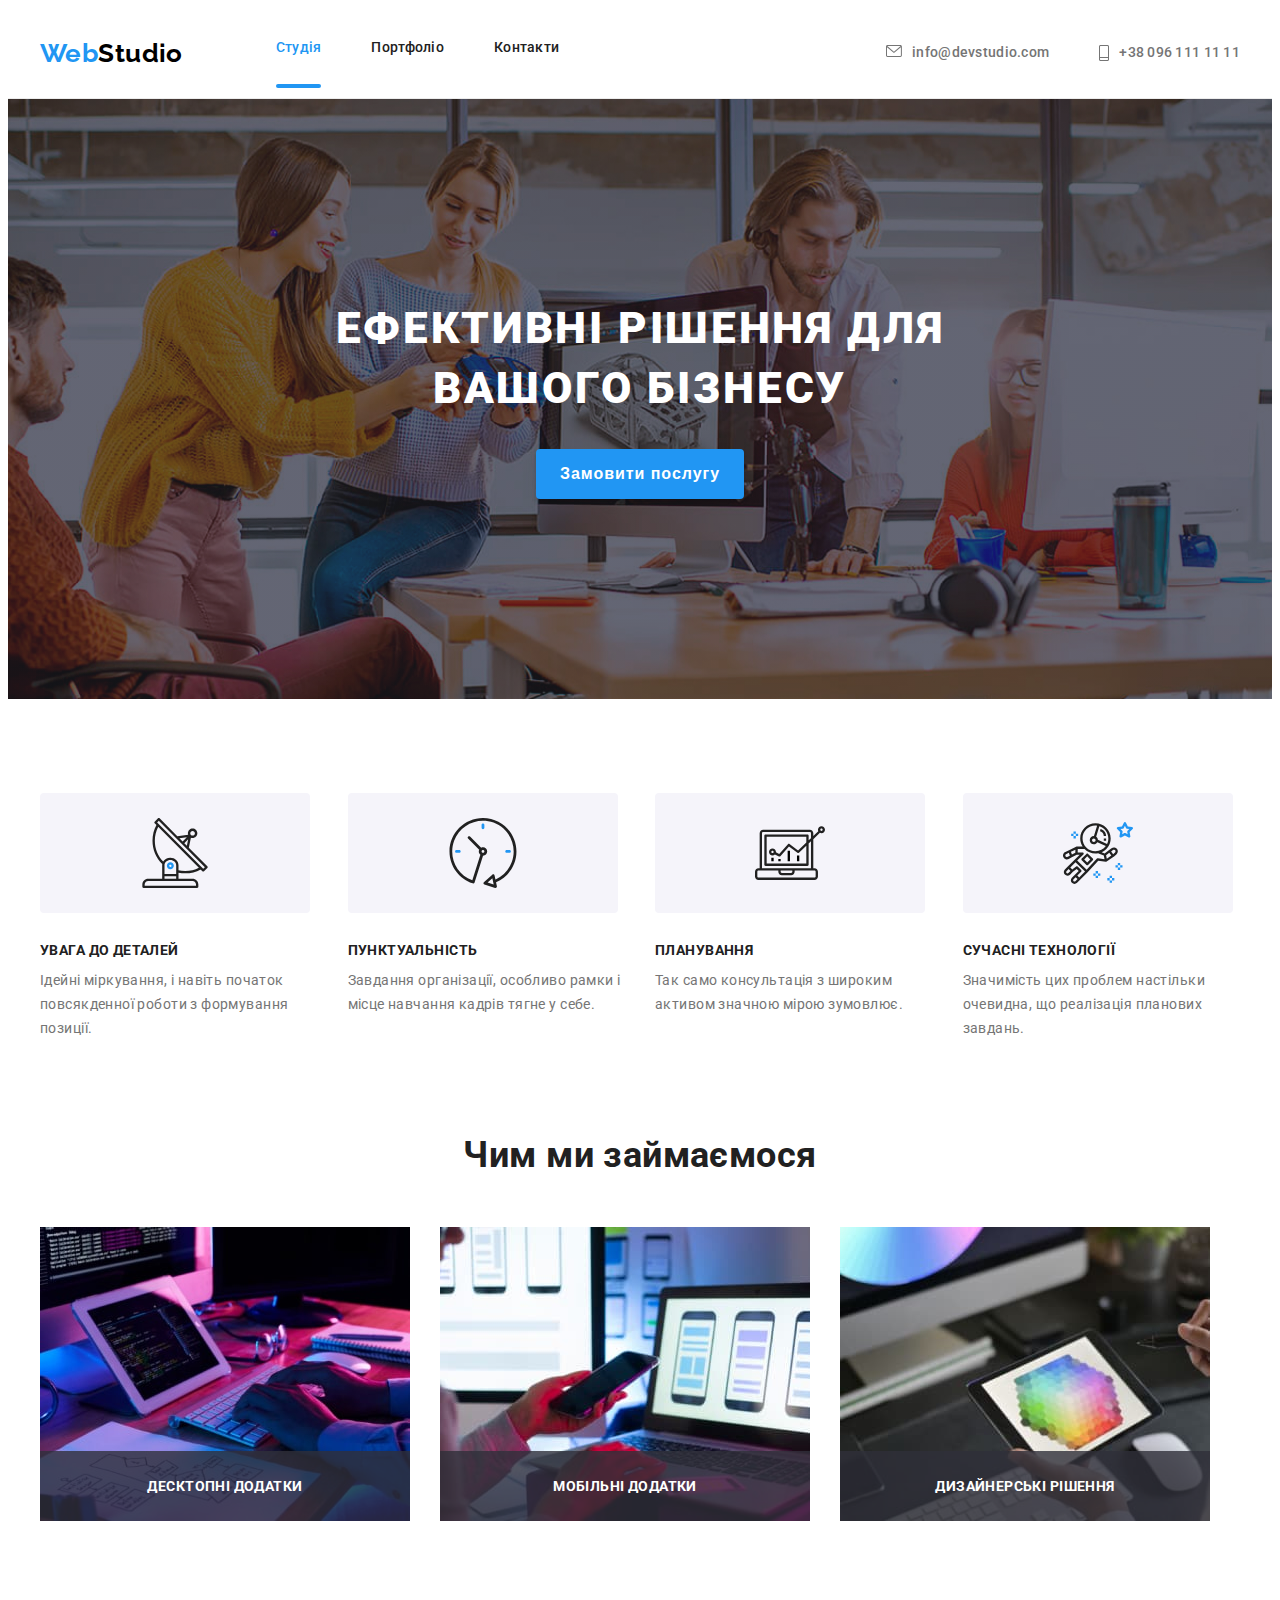
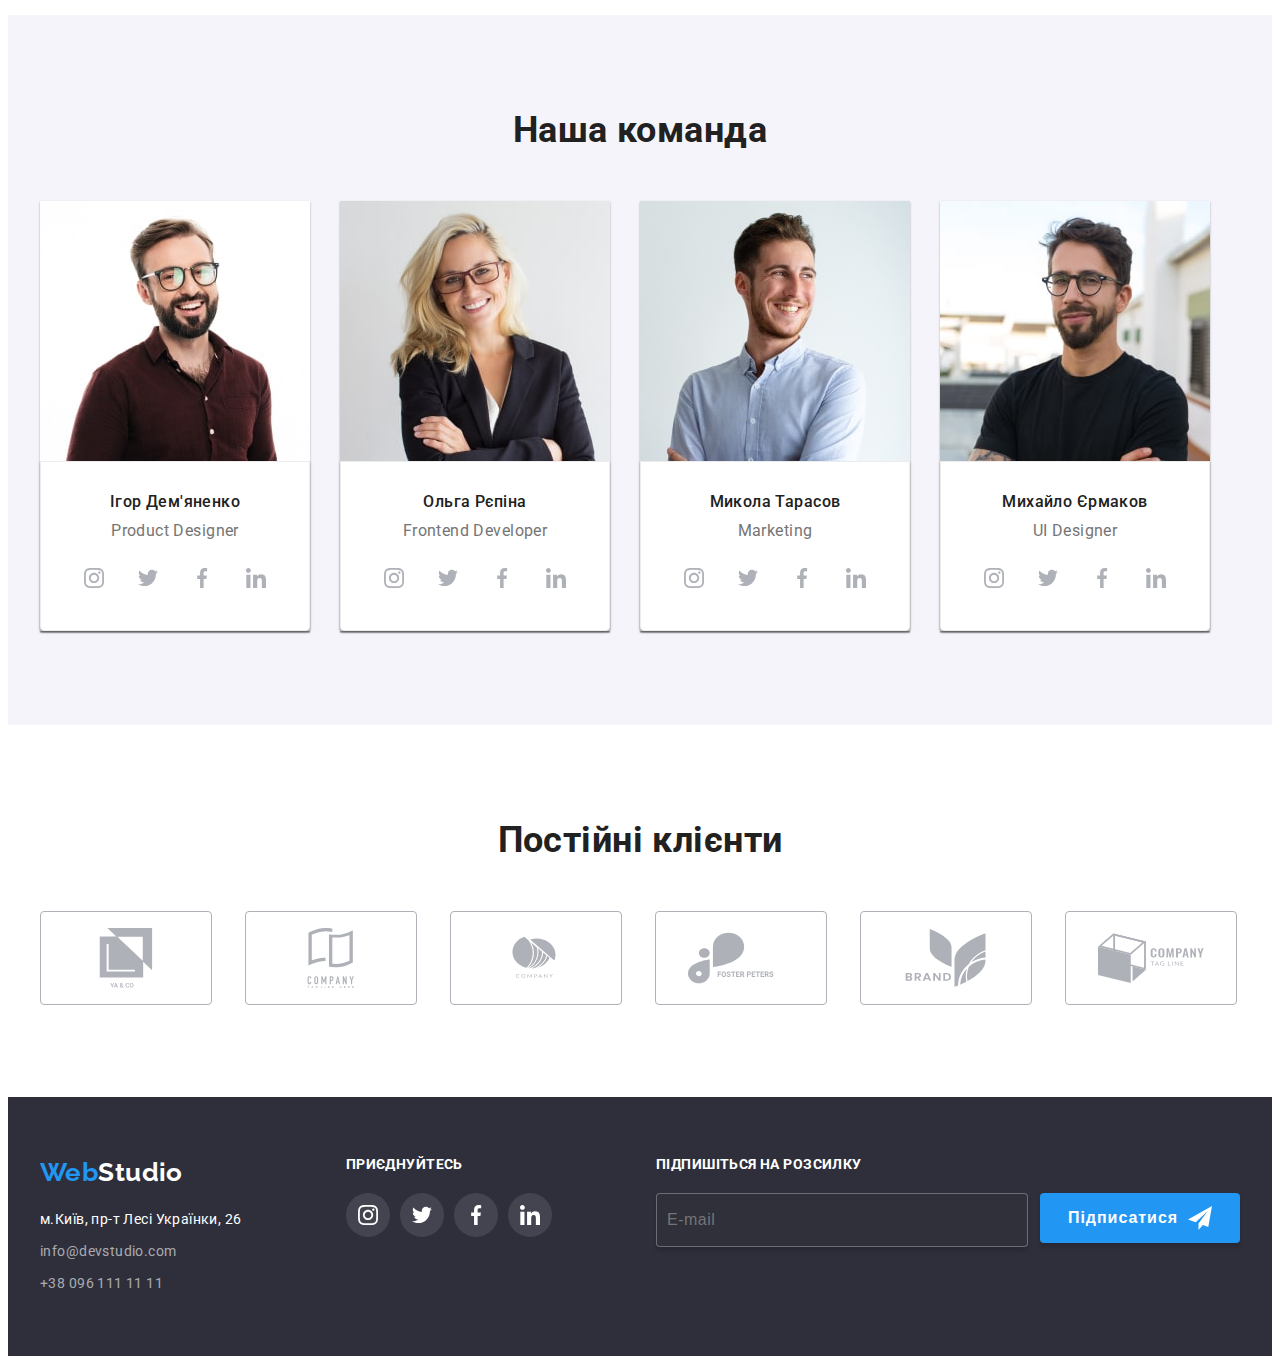
==== commit 038fd54a: "з частковим меню" ====
--- a/index.html
+++ b/index.html
@@ -23,74 +23,85 @@
             <div class="navigation">
                 <a href="./index.html" class="logo navigation__logo">
                     <span>Web</span>Studio</a>
-
-                <div class="mob-menu">
-                    <button type="button" class="menu-button is-open" js-open-menu>
-                        <svg width="40" height="40" aria-expanded="false" aria-label="перемикач меню">
-                            <use class="icon-menu" href="./images/icon.svg#icon-menu"></use>
-                            <use class="icon-menu_close" href="./images/icon.svg#icon-menu_close"></use>
-                        </svg>
-                    </button>
-                </div>
+                <ul class="site-nav">
+                    <li class="site-nav__item">
+                        <a class="site-nav__link current" href="./index.html">Студія</a>
+                    </li>
+                    <li class="site-nav__item">
+                        <a class="site-nav__link" href="./portfolio.html">Портфоліо</a>
+                    </li>
+                    <li class="site-nav__item">
+                        <a class="site-nav__link" href="">Контакти</a>
+                    </li>
+                </ul>
+                <ul class="contacts">
+                    <li class="contacts__item">
+                        <a class="contacts__address" href="mailto:info@devstudio.com">
+                            info@devstudio.com
+                            <svg class="contacts__icon" width="16" height="12">
+                                <use href="././images/icon.svg#icon-envelope"></use>
+                            </svg>
+                        </a>
+                    </li>
+                    <li class="contacts__item">
+                        <a class="contacts__phone" href="tel:+380961111111">+38 096 111 11 11
+                            <svg class="contacts__icon" width="10" height="16">
+                                <use href="././images/icon.svg#icon-telephone"></use>
+                            </svg>
+                        </a>
+                    </li>
+                </ul>
+            </div>
+
+            <div class="mob-menu">
+                <button type="button" class="menu-button is-open" js-open-menu>
+                    <svg width="40" height="40" aria-expanded="false" aria-label="перемикач меню">
+                        <use class="icon-menu" href="./images/icon.svg#icon-menu"></use>
+                        <use class="icon-menu_close" href="./images/icon.svg#icon-menu_close"></use>
+                    </svg>
+                </button>
+
                 <div class="menu-conteiner is-open" js-menu-container>
-                    <ul class="site-nav">
-                        <li class="site-nav__item">
-                            <a class="site-nav__link" href="./index.html">Студія</a>
-                        </li>
-                        <li class="site-nav__item">
-                            <a class="site-nav__link" href="./portfolio.html">Портфоліо</a>
-                        </li>
-                        <li class="site-nav__item">
-                            <a class="site-nav__link" href="">Контакти</a>
+                    <ul class="mob-site-nav">
+                        <li class="mob-site-nav__item">
+                            <a class="mob-site-nav__link" href="./index.html">Студія</a>
+                        </li>
+                        <li class="mob-site-nav__item">
+                            <a class="mob-site-nav__link" href="./portfolio.html">Портфоліо</a>
+                        </li>
+                        <li class="mob-site-nav__item">
+                            <a class="mob-site-nav_link" href="">Контакти</a>
                         </li>
                     </ul>
-                    <ul class="contacts">
-                        <li class="contacts__item">
-                            <a class="contacts__address" href="mailto:info@devstudio.com">
+                    <ul class="mob-contacts">
+                        <li class="mob-contacts__item">
+                            <a class="mob-contacts__address" href="mailto:info@devstudio.com">
                                 info@devstudio.com
-                                <svg class="contacts__icon" width="16" height="12">
-                                    <use href="././images/icon.svg#icon-envelope"></use>
-                                </svg>
                             </a>
                         </li>
-                        <li class="contacts__item">
-                            <a class="contacts__phone" href="tel:+380961111111">+38 096 111 11 11
-                                <svg class="contacts__icon" width="10" height="16">
-                                    <use href="././images/icon.svg#icon-telephone"></use>
-                                </svg>
+                        <li class="mob-contacts__item">
+                            <a class="mob-contacts__phone" href="tel:+380961111111">+38 096 111 11 11
                             </a>
                         </li>
                     </ul>
-                    <ul class="social">
-                        <li class="social__list">
-                            <a class="social__link" href="https://www.instagram.com/">
-                                <svg width="20" height="20">
-                                    <use href="././images/icon.svg#icon-instagram"></use>
-                                </svg>
+                    <ul class="mob-social">
+                        <li class="mob-social__list">
+                            <a class="mob-social__link" href="https://www.instagram.com/">
                                 <p>Instagram</p>
                             </a>
                         </li>
-                        <li class="social__list">
-                            <a class="social__link" href="https://twitter.com/?lang=uk">
-                                <svg width="20" height="20">
-                                    <use href="././images/icon.svg#icon-twitter"></use>
-                                </svg>
+                        <li class="mob-social__list">
+                            <a class="mob-social__link" href="https://twitter.com/?lang=uk">
                                 <p>Twitter</p>
                             </a>
                         </li>
-                        <li class="social__list">
-                            <a class="social__link" href="https://uk-ua.facebook.com/">
-                                <svg width="20" height="20">
-                                    <use href="././images/icon.svg#icon-facebook"></use>
-                                </svg>
+                        <li class="mob-social__list">
+                            <a class="mob-social__link" href="https://uk-ua.facebook.com/">
                                 <p>Facebook</p>
                             </a>
                         </li>
-                        <li class="social__list">
-                            <a class="social__link" href="https://ua.linkedin.com/">
-                                <svg width="20" height="20">
-                                    <use href="././images/icon.svg#icon-linkedin"></use>
-                                </svg>
+                        <li class="mob-social__list">
+                            <a class="mob-social__link" href="https://ua.linkedin.com/">
                                 <p>Linkedin</p>
                             </a>
                         </li>
@@ -212,7 +223,7 @@
                             <img srcset="
                     ./images/prodesigner.jpg    1x,
                     ./images/prodesigner-2x.jpg 2x
-                  " src="./images/prodesigner.jpg" alt="хлопець в окулярах" width="270" height="260" />
+                  " src="./images/prodesigner.jpg" alt="хлопець в окулярах" width="450" height="260" />
                         </picture>
                         <div class="command__about">
                             <h3 class="command__name">Ігор Дем'яненко</h3>
@@ -263,7 +274,7 @@
                             <img srcset="
                     ./images/developer.jpg    1x,
                     ./images/developer-2x.jpg 2x
-                  " src="./images/developer.jpg" alt="дівчина в окулярах" width="270" height="260" />
+                  " src="./images/developer.jpg" alt="дівчина в окулярах" width="450" height="260" />
                         </picture>
                         <div class="command__about">
                             <h3 class="command__name">Ольга Рєпіна</h3>
@@ -314,7 +325,7 @@
                             <img srcset="
                     ./images/marketing.jpg    1x,
                     ./images/marketing-2x.jpg 2x
-                  " src="./images/marketing.jpg" alt="чоловік в світлій сорочці, що посміхається" width="270"
+                  " src="./images/marketing.jpg" alt="чоловік в світлій сорочці, що посміхається" width="450"
                                 height="260" />
                         </picture>
                         <div class="command__about">
@@ -366,7 +377,7 @@
                             <img srcset="
                     ./images/uidesigner.jpg    1x,
                     ./images/uidesigner-2x.jpg 2x
-                  " src="./images/uidesigner.jpg" alt="чоловік в темній футболці" width="270" height="260" />
+                  " src="./images/uidesigner.jpg" alt="чоловік в темній футболці" width="450" height="260" />
                         </picture>
 
                         <div class="command__about">
@@ -529,7 +540,7 @@
             </div>
         </div>
     </footer>
-    <!-- <div class="backdrop is-hidden" data-modal>
+    <div class="backdrop is-hidden" data-modal>
         <div class="modal">
             <button class="modal-button-close" data-modal-close>
                 <svg width="30px" height="30px">
@@ -573,15 +584,15 @@
                         <svg class="checkbox-icon" width="16px" height="15px">
                             <use href="./images/icon.svg#icon-check"></use>
                         </svg>
-                        <span class="agreement-text">Погоджуюся з розсилкою та приймаю &nbsp</span><a href="../"
-                            class="contract">Умови договору</a>
+                        <span class="agreement-text">Погоджуюся з розсилкою та приймаю
+                            <a href="../" class="contract">Умови договору</a></span>
                     </label>
 
                     <button type="submit" class="submit-button">Відправити</button>
                 </form>
             </div>
         </div>
-    </div> -->
+    </div>
     <script src="./js/mobile-menu.js"></script>
     <script src="./js/modal.js"></script>
 </body>
--- a/css/main.min.css
+++ b/css/main.min.css
@@ -1 +1 @@
-:root{--accent-color: #2196f3;--bg-color: #ffffff;--text-color: #757575;--logo-color: #000000;--nav-color: #212121;--footer-bg-color: #2e2f3b;--footer-contact-color: #ffffff99;--btn-bg-color: #f5f4fa;--border-color: #ececec;--link-color: #afb1b8;--shadow-color: #00000026;--modal-accent-color: #188ce8;--gradient: linear-gradient(rgba(47, 48, 58, 0.4), rgba(47, 48, 58, 0.4))}.visually-hidden{position:absolute;white-space:nowrap;width:1px;height:1px;overflow:hidden;border:0;padding:0;clip:rect(0 0 0 0);-webkit-clip-path:inset(50%);clip-path:inset(50%);margin:-1px}.current{color:var(--accent-color)}body{background-color:var(--bg-color);font-family:Roboto,sans-serif;color:var(--text-color);letter-spacing:.03em;font-size:14px}p,h1,h2,h3,h4,h5,h6{margin:0}ul,ol{margin:0;padding-left:0}a{text-decoration:none;color:var(--text-color)}ul{list-style:none}button{cursor:pointer}address{font-style:normal}img{display:block;max-width:100%;height:auto;width:100%}h1{width:696px;margin:0 auto}.section{padding:60px 0}@media screen and (min-width: 1200px){.section{padding:94px 0}}.section__title{margin-bottom:30px;color:var(--nav-color);font-size:28px;line-height:1.18;text-align:center}@media screen and (min-width: 1200px){.section__title{margin-bottom:50px;font-size:36px;line-height:1.17}}.social{margin-top:16px;display:flex;justify-content:center;align-content:center;gap:10px}.social__list{width:44px;height:44px}.social__link{display:flex;justify-content:center;align-items:center;fill:var(--link-color);width:44px;height:44px;border-radius:50%;transition:background-color 250ms cubic-bezier(0.4, 0, 0.2, 1),fill 250ms cubic-bezier(0.4, 0, 0.2, 1)}.social__link:hover,.social__link:focus{background-color:var(--accent-color);fill:var(--bg-color)}.conteiner{width:100%;padding:0 15px;margin-left:auto;margin-right:auto}@media screen and (min-width: 480px){.conteiner{max-width:480px}}@media screen and (min-width: 768px){.conteiner{max-width:768px}}@media screen and (min-width: 1200px){.conteiner{max-width:1200px}}.navigation__logo{display:flex;color:var(--logo-color);font-family:Raleway,sans-serif;font-weight:700;font-size:24px;line-height:1.17}.navigation__logo>span{color:var(--accent-color);font-family:Raleway,sans-serif;font-weight:700;font-size:26px;line-height:1.19}@media screen and (min-width: 1200px){.navigation__logo{font-size:26px;line-height:1.19}}.navigation__logo--negative{font-family:Raleway,sans-serif;font-weight:700;font-size:24px;line-height:1.08;color:var(--accent-color)}.navigation__logo--negative>span{color:var(--bg-color)}@media screen and (min-width: 1200px){.navigation__logo--negative{font-size:26px;line-height:1.19}}.mob-menu{display:inline-flex;padding:16px 15px;background-color:rgba(0,0,0,0);right:15px;top:10px;position:absolute;z-index:1}@media screen and (min-width: 768px){.mob-menu{display:none}}.menu-button{position:absolute;top:0;right:0;padding:0;margin:0;border:none;background-color:rgba(0,0,0,0);fill:var(--logo-color);transition:fill 250ms cubic-bezier(0.4, 0, 0.2, 1)}.menu-button:hover{fill:var(--accent-color)}.menu-button.is-open .icon-menu_close{display:none}.menu-button.is-open .icon-menu{display:block}.menu-button .icon-menu{display:none}.menu-conteiner{display:block;position:absolute;top:0;left:0;width:100vw;height:796px;padding:40px 48px;background-color:var(--bg-color)}.menu-conteiner.is-open{display:none}.menu-conteiner>.site-nav,.menu-conteiner>.contacts,.menu-conteiner>.social{display:inline-block;justify-content:space-between}.site-nav{font-weight:500;font-size:40px;line-height:1.18;letter-spacing:.02em;color:var(--nav-color)}.site-nav:hover,.site-nav:focus{color:var(--accent-color)}.site-nav{display:none}.site-nav :not(:last-child){margin-right:50px}@media screen and (min-width: 768px){.site-nav{display:flex}}@media screen and (min-width: 1200px){.site-nav{margin-left:93px}}.site-nav__link{padding-bottom:32px;color:var(--nav-color);font-weight:500;line-height:1.175;letter-spacing:.03em;transition:color 250ms cubic-bezier(0.4, 0, 0.2, 1)}.site-nav__link :not(:last-child){padding-bottom:0}@media screen and (min-width: 1200px){.site-nav__link{line-height:1.14;letter-spacing:.02em;position:relative;display:block;padding:32px 0}.site-nav__link.current::after{position:absolute;bottom:0;content:"";display:block;width:100%;height:4px;border-radius:2px;background-color:var(--accent-color)}}.site-nav__link.current{color:var(--accent-color)}.site-nav__link:hover,.site-nav__link:focus{color:var(--accent-color)}.contacts{display:none}@media screen and (min-width: 768px){.contacts{display:flex;align-items:center;margin-left:auto;text-align:center;font-weight:500}}.contacts :focus,.contacts :hover{color:var(--accent-color)}.contacts__item{display:flex;align-items:center}.contacts .contacts__item{margin:0;font-weight:500;line-height:1.14;letter-spacing:.02em;color:var(--text-color)}.contacts .contacts__item+.contacts__item{margin-left:50px}.contacts__address,.contacts__phone{display:flex;transition:color 250ms cubic-bezier(0.4, 0, 0.2, 1);flex-direction:row-reverse}.contacts__icon{margin-right:10px;fill:currentColor;transition:color 250ms cubic-bezier(0.4, 0, 0.2, 1)}.btn{display:inline-block;vertical-align:middle;background-color:var(--accent-color);color:var(--bg-color);border-color:var(--accent-color);box-shadow:0px 4px 4px var(--shadow-color);box-sizing:border-box;font-weight:700;font-size:16px;line-height:1.88;padding:10px 24px;letter-spacing:.06em;border-radius:4px;border:none}.overlay{position:absolute;top:0;left:0;height:294px;width:100%;padding:63px 24px;font-weight:400;font-size:18px;line-height:1.56;letter-spacing:.03em;color:var(--bg-color);background-color:rgba(33,150,243,.9);transform:translateY(100%);transition:transform 250ms cubic-bezier(0.4, 0, 0.2, 1)}.backdrop{position:fixed;left:0;top:0;width:100%;height:100%;overflow-y:scroll;background-color:rgba(47,48,58,.4);transition:transform 250ms cubic-bezier(0.4, 0, 0.2, 1),opacity 250ms cubic-bezier(0.4, 0, 0.2, 1),visibility 250ms cubic-bezier(0.4, 0, 0.2, 1)}.backdrop.is-hidden{opacity:0;pointer-events:none;visibility:hidden}.modal{top:50%;left:50%;transform:translate(-50%, -50%);width:auto;height:auto;padding:40px;background-color:var(--bg-color);box-shadow:0px 1px 3px rgba(0,0,0,.12),0px 1px 1px rgba(0,0,0,.14),0px 2px 1px rgba(0,0,0,.2);border-radius:4px}.modal-title{font-weight:700;font-size:20px;line-height:1.5;text-align:center;letter-spacing:.03em;color:var(--nav-color)}.modal-button-close{position:absolute;top:0%;right:0%;margin-top:8px;margin-right:8px;width:30px;height:30px;border:0;border-radius:50%;padding:0;background-color:var(--bg-color);transition:fill 250ms cubic-bezier(0.4, 0, 0.2, 1)}.modal-button-close:hover{fill:var(--accent-color)}.form{width:100%;margin-top:12px;margin-left:auto;margin-right:auto}.form-label{position:relative;display:flex;flex-direction:column;margin-bottom:10px;color:var(--text-color)}.form-label:last-child{margin-bottom:0}.form-label label{margin-bottom:4px;font-size:12px;line-height:1.17;letter-spacing:.01em}.form-label input{width:100%;height:40px;padding:10px 42px;border:1px solid rgba(33,33,33,.2);border-radius:4px;font-size:16px;outline:none;transition:border-color 250ms cubic-bezier(0.4, 0, 0.2, 1),box-shadow 250ms cubic-bezier(0.4, 0, 0.2, 1),fill 250ms cubic-bezier(0.4, 0, 0.2, 1)}.form-label input:focus{fill:var(--accent-color)}.form-label :focus{border-color:var(--accent-color);box-shadow:0px 1px 3px rgba(0,0,0,.12),0px 1px 1px rgba(0,0,0,.14),0px 2px 1px rgba(0,0,0,.2)}.form-label textarea{padding:12px 16px;height:120px;border:1px solid rgba(33,33,33,.2);border-radius:4px;outline:none;resize:none}.form-label textarea::-moz-placeholder{font-size:12px;line-height:1.17;letter-spacing:.01em;color:rgba(117,117,117,.5)}.form-label textarea:-ms-input-placeholder{font-size:12px;line-height:1.17;letter-spacing:.01em;color:rgba(117,117,117,.5)}.form-label textarea::placeholder{font-size:12px;line-height:1.17;letter-spacing:.01em;color:rgba(117,117,117,.5)}.form-label.textarea{margin-bottom:20px}.form-label input [type=checkbox]{width:15px;height:16px}.form-img{position:absolute;top:31px;left:12px;transition:fill 250ms cubic-bezier(0.4, 0, 0.2, 1)}.form-label :focus+.form-img{fill:var(--accent-color)}.checkbox{-ms-progress-appearance:none;-webkit-appearance:none;-moz-appearance:none;appearance:none;position:absolute}.checkbox:checked+.checkbox-icon{background-color:var(--accent-color);border-color:var(--accent-color);background-image:url(../images/icon.svg#icon-check);background-size:contain;background-origin:border-box;box-shadow:0px 4px 4px rgba(0,0,0,.25)}.checkbox-label{display:flex;align-items:center;justify-content:center}.checkbox-icon{display:inline-block;margin-right:10px;border:1px solid var(--logo-color);border-radius:2px;transition:box-shadow 250ms cubic-bezier(0.4, 0, 0.2, 1)}.agreement-text{font-size:14px;line-height:1.71;letter-spacing:.03em;color:var(--text-color)}.contract{font-size:14px;line-height:1.71;letter-spacing:.03em;text-decoration:underline;color:var(--modal-accent-color)}.submit-button{width:200px;height:50px;display:block;margin-left:auto;margin-right:auto;margin-top:30px;background-color:var(--modal-accent-color);color:var(--bg-color);padding:10px 52px;line-height:1.88;border:0;font-weight:700;font-size:16px;line-height:1.88;letter-spacing:.06em;border-radius:4px;transition:box-shadow 250ms cubic-bezier(0.4, 0, 0.2, 1)}.submit-button:hover{box-shadow:0px 4px 4px var(--shadow-color)}.portfolio__title{font-size:18px;line-height:2;letter-spacing:.06em;color:var(--nav-color)}.filter{display:flex;margin-bottom:50px;justify-content:center}.filter__btn{min-width:38px;padding:6px 22px;font-family:inherit;border-radius:4px;font-weight:500;font-size:16px;line-height:1.62;letter-spacing:.03em;background-color:var(--btn-bg-color);color:var(--logo-color);border-color:rgba(0,0,0,0);transition:color 250ms cubic-bezier(0.4, 0, 0.2, 1),background-color 250ms cubic-bezier(0.4, 0, 0.2, 1),box-shadow 250ms cubic-bezier(0.4, 0, 0.2, 1)}.filter__btn:focus,.filter__btn:hover{background-color:var(--accent-color);color:var(--bg-color);box-shadow:0px 3px 1px rgba(0,0,0,.1),0px 1px 2px rgba(0,0,0,.08),0px 2px 2px rgba(0,0,0,.12)}.portfolio__btn{margin-left:8px}.header{border-bottom:1px solid var(--border-color)}.header__container{display:flex}.navigation{display:flex;align-items:center;justify-content:space-between;padding:16px 0}.hero{background-color:var(--footer-bg-color);background-image:var(--gradient),url(../images/hero-bg-mob.jpg);background-repeat:no-repeat;background-size:cover;background-position:center;max-width:100%;height:100%;margin-left:auto;margin-right:auto;box-sizing:border-box;text-align:center;padding:118px 0}@media(min-device-pixel-ratio: 2),(-webkit-min-device-pixel-ratio: 2),(min-resolution: 192dpi),(min-resolution: 2dppx){.hero{background-image:var(--gradient),url(../images/hero-bg-mob-2x.jpg)}}@media screen and (min-width: 768px){.hero{background-image:var(--gradient),url(../images/hero-bg-tablet.jpg)}}@media screen and (min-width: 768px)and (min-device-pixel-ratio: 2),screen and (min-width: 768px)and (-webkit-min-device-pixel-ratio: 2),screen and (min-width: 768px)and (min-resolution: 192dpi),screen and (min-width: 768px)and (min-resolution: 2dppx){.hero{background-image:var(--gradient),url(../images/hero-bg-tablet-2x.jpg)}}@media screen and (min-width: 1200px){.hero{padding:200px 0;background-image:var(--gradient),url(../images/new_photo.jpg)}}@media screen and (min-width: 1200px)and (min-device-pixel-ratio: 2),screen and (min-width: 1200px)and (-webkit-min-device-pixel-ratio: 2),screen and (min-width: 1200px)and (min-resolution: 192dpi),screen and (min-width: 1200px)and (min-resolution: 2dppx){.hero{background-image:var(--gradient),url(../images/hero-bg-2x.jpg)}}.hero__title{max-width:100%;color:var(--bg-color);font-weight:900;font-size:21px;line-height:1.62;text-transform:uppercase;letter-spacing:.06em;text-align:center;margin-bottom:30px;margin-left:auto;margin-right:auto}@media screen and (min-width: 480px){.hero__title{font-size:26px;max-width:360px}}@media screen and (min-width: 1200px){.hero__title{max-width:696px;font-size:44px;line-height:1.36}}.about{display:flex;flex-wrap:wrap;gap:30px}.about__list{width:100%}@media screen and (min-width: 768px){.about__list{width:calc((100% - 30px)/2)}}@media screen and (min-width: 1200px){.about__list{width:calc((100% - 90px)/4)}}.about__wrapper{display:flex;flex-wrap:wrap;align-items:center;justify-content:center;margin-bottom:30px;height:120px;background-color:var(--btn-bg-color);border-radius:4px}@media screen and (min-width: 480px){.about__wrapper{width:450px}}@media screen and (min-width: 768px){.about__wrapper{width:354px}}@media screen and (min-width: 1200px){.about__wrapper{width:270px}}.about__title{margin-bottom:10px;text-align:center;font-size:14px;line-height:1.14;text-transform:uppercase;color:var(--nav-color)}@media screen and (min-width: 768px){.about__title{text-align:start}}.about__content{line-height:1.71;color:var(--text-color)}.product{padding-top:0}@media screen and (min-width: 0),(min-width: 768px){.product{display:none}}@media screen and (min-width: 1200px){.product{display:contents}}.product__item{display:flex}.product__img{position:relative;width:370px;margin-right:30px}.product__img:last-child{margin-right:0}@media screen and (min-width: 1200px){.product__img{margin-bottom:94px}}.product__description{position:absolute;left:50%;bottom:0%;transform:translate(-50%, 0%);width:100%;height:70px;background-color:rgba(47,48,58,.8);display:flex;justify-content:center;align-items:center;font-weight:700;text-transform:uppercase;color:var(--bg-color)}.command{background-color:var(--btn-bg-color)}.command__member{display:flex;flex-wrap:wrap;gap:30px}.command__img{width:100%;box-shadow:0px 1px 3px rgba(0,0,0,.1215686275),0px 1px 1px rgba(0,0,0,.1411764706),0px 2px 1px rgba(0,0,0,.2)}@media screen and (min-width: 480px){.command__img{width:450px}}@media screen and (min-width: 768px){.command__img{width:354px}}@media screen and (min-width: 1200px){.command__img{width:270px}}.command__about{padding:30px 0;text-align:center;background-color:var(--bg-color);border:1px solid var(--border-color);border-radius:0px 0px 4px 4px;box-shadow:0px 1px 3px rgba(0,0,0,.2),0px 1px 1px rgba(0,0,0,.1411764706),0px 2px 1px rgba(0,0,0,.1215686275)}.command__name{margin-bottom:10px;color:var(--nav-color);font-weight:500;font-size:16px;line-height:1.19}.command__position{font-size:16px;line-height:1.19;color:var(--text-color)}.partners{display:flex;flex-wrap:wrap;gap:30px}.partners__item{height:92px;width:calc((100% - 30px)/2)}@media screen and (min-width: 768px){.partners__item{width:calc((100% - 60px)/3)}}@media screen and (min-width: 1200px){.partners__item{width:calc((100% - 150px)/6)}}.partners__link{display:flex;justify-content:center;padding:16px 0;border:1px solid var(--link-color);border-radius:4px;fill:var(--link-color);transition:border-color 250ms cubic-bezier(0.4, 0, 0.2, 1),fill 250ms cubic-bezier(0.4, 0, 0.2, 1)}.partners__link:focus,.partners__link:hover{fill:var(--accent-color);border-color:var(--accent-color)}@media screen and (min-width: 480px){.partners__link{width:210px}}@media screen and (min-width: 768px){.partners__link{width:226px}}@media screen and (min-width: 1200px){.partners__link{width:170px}}.partners__logo{width:106px;height:60px}.footer{padding:60px 0px;background-color:var(--footer-bg-color)}.footer .social{margin:0;display:flex;justify-content:center}.footer .social__link{justify-content:center;margin-right:10px;fill:var(--bg-color);background-color:rgba(255,255,255,.1)}.footer .social__link:last-child{margin-right:0}.footer .social__link:focus,.footer .social__link:hover{background-color:var(--accent-color)}.navigation--another{text-align:center}@media screen and (min-width: 768px){.navigation--another{display:flex;flex-wrap:wrap;justify-content:space-around}}@media screen and (min-width: 1200px){.navigation--another{margin-top:0;text-align:start;justify-content:space-between}}.feedback{margin-bottom:8px}.feedback:last-child{margin-bottom:0}.feedback a{font-style:normal;line-height:1.71;color:var(--bg-color);transition:color 250ms cubic-bezier(0.4, 0, 0.2, 1)}.feedback a:hover,.feedback a:focus{color:var(--accent-color)}.feedback__location{margin-top:20px;margin-bottom:8px;line-height:1.71}.feedback__address,.feedback__phone{display:block;margin-bottom:8px}.feedback__address a,.feedback__phone a{color:var(--footer-contact-color);font-style:normal;line-height:1.71}.feedback__address:last-child,.feedback__phone:last-child{margin-bottom:0}.subscription{text-align:center}@media screen and (min-width: 1200px){.subscription{text-align:start}}.join{font-weight:700;font-size:14px;line-height:1.14;letter-spacing:.03em;text-transform:uppercase;color:var(--bg-color);margin-top:60px;margin-bottom:20px}@media screen and (min-width: 768px){.join{margin-top:0}}@media screen and (min-width: 1200px){.join{flex-wrap:wrap}}@media screen and (min-width: 768px){.subscribe{margin-bottom:20px}}@media screen and (min-width: 1200px){.subscribe{margin:0;padding:0;display:flex;justify-content:center}}@media screen and (min-width: 768px){.sign{margin-top:60px}}@media screen and (min-width: 1200px){.sign{margin-top:0;margin-bottom:20px}}.subscribe__form{padding-left:10px;width:100%;height:50px;border:1px solid rgba(255,255,255,.3);box-shadow:0px 4px 4px var(--shadow-color);border-radius:4px;font-weight:400;font-size:16px;line-height:1.25;align-items:center;letter-spacing:.03em;color:rgba(255,255,255,.6);background:#2f303a;margin-bottom:20px}.subscribe__form:focus{color:var(--bg-color)}@media screen and (min-width: 480px){.subscribe__form{width:450px}}@media screen and (min-width: 1200px){.subscribe__form{width:358px;margin:0;margin-right:12px}}.subscribe__button{position:relative;background-color:var(--accent-color);color:var(--bg-color);padding:10px 28px;margin:0 auto;display:flex;border:0;font-weight:700;font-size:16px;line-height:1.88;letter-spacing:.06em;width:200px;height:50px;box-shadow:0px 4px 4px var(--shadow-color);border-radius:4px}.subscribe__icon{position:absolute;top:13px;right:28px}.project{display:flex;flex-wrap:wrap}.project__list{margin-right:30px;margin-bottom:30px;position:relative;transition:box-shadow 250ms cubic-bezier(0.4, 0, 0.2, 1)}.project__list:nth-child(3n){margin-right:0}.project__list:nth-last-child(-n+3){margin-bottom:0}.project__list:hover{box-shadow:0px 1px 1px rgba(0,0,0,.12),0px 4px 4px rgba(0,0,0,.06),1px 4px 6px rgba(0,0,0,.16)}.project__list:hover .overlay{opacity:1;visibility:visible;transform:translateY(0%)}.project__img{position:relative;overflow:hidden}.project__img>p{height:100% x;width:100%;opacity:0}.project__about{padding:20px 24px;border-left:1px solid #eee;border-right:1px solid #eee;border-bottom:1px solid #eee}.project__title{font-weight:700;font-size:18px;line-height:2;letter-spacing:.06em;color:var(--nav-color);margin-bottom:4px}.project__text{font-size:16px;line-height:1.14;letter-spacing:.03em;padding:6px 0;color:var(--text-color)}/*# sourceMappingURL=main.min.css.map */+:root{--accent-color: #2196f3;--bg-color: #ffffff;--text-color: #757575;--logo-color: #000000;--nav-color: #212121;--footer-bg-color: #2e2f3b;--footer-contact-color: #ffffff99;--btn-bg-color: #f5f4fa;--border-color: #ececec;--link-color: #afb1b8;--shadow-color: #00000026;--modal-accent-color: #188ce8;--gradient: linear-gradient(rgba(47, 48, 58, 0.4), rgba(47, 48, 58, 0.4))}.visually-hidden{position:absolute;white-space:nowrap;width:1px;height:1px;overflow:hidden;border:0;padding:0;clip:rect(0 0 0 0);-webkit-clip-path:inset(50%);clip-path:inset(50%);margin:-1px}.current{color:var(--accent-color)}body{background-color:var(--bg-color);font-family:Roboto,sans-serif;color:var(--text-color);letter-spacing:.03em;font-size:14px}p,h1,h2,h3,h4,h5,h6{margin:0}ul,ol{margin:0;padding-left:0}a{text-decoration:none;color:var(--text-color)}ul{list-style:none}button{cursor:pointer}address{font-style:normal}img{display:block;max-width:100%;height:auto;width:100%}h1{width:696px;margin:0 auto}.section{padding:60px 0}@media screen and (min-width: 1200px){.section{padding:94px 0}}.section__title{margin-bottom:30px;color:var(--nav-color);font-size:28px;line-height:1.18;text-align:center}@media screen and (min-width: 1200px){.section__title{margin-bottom:50px;font-size:36px;line-height:1.17}}.social{margin-top:16px;display:flex;justify-content:center;align-content:center;gap:10px}.social__list{width:44px;height:44px}.social__link{display:flex;justify-content:center;align-items:center;fill:var(--link-color);width:44px;height:44px;border-radius:50%;transition:background-color 250ms cubic-bezier(0.4, 0, 0.2, 1),fill 250ms cubic-bezier(0.4, 0, 0.2, 1)}.social__link:hover,.social__link:focus{background-color:var(--accent-color);fill:var(--bg-color)}.conteiner{width:100%;padding:0 15px;margin-left:auto;margin-right:auto}@media screen and (min-width: 480px){.conteiner{max-width:480px}}@media screen and (min-width: 768px){.conteiner{max-width:768px}}@media screen and (min-width: 1200px){.conteiner{max-width:1200px}}.navigation__logo{display:flex;color:var(--logo-color);font-family:Raleway,sans-serif;font-weight:700;font-size:24px;line-height:1.17}.navigation__logo>span{color:var(--accent-color);font-family:Raleway,sans-serif;font-weight:700;font-size:26px;line-height:1.19}@media screen and (min-width: 1200px){.navigation__logo{font-size:26px;line-height:1.19}}.navigation__logo--negative{font-family:Raleway,sans-serif;font-weight:700;font-size:24px;line-height:1.08;color:var(--accent-color)}.navigation__logo--negative>span{color:var(--bg-color)}@media screen and (min-width: 1200px){.navigation__logo--negative{font-size:26px;line-height:1.19}}.mob-menu{display:inline-flex;padding:16px 15px;background-color:rgba(0,0,0,0);right:15px;top:10px;position:absolute;z-index:1}@media screen and (max-width: 768px){.mob-menu{display:none}}.menu-button{position:absolute;top:0;right:0;padding:0;margin:0;border:none;background-color:rgba(0,0,0,0);fill:var(--logo-color);transition:fill 250ms cubic-bezier(0.4, 0, 0.2, 1)}.menu-button:hover{fill:var(--accent-color)}@media screen and (min-width: 480px){.menu-button{display:none}}.menu-button.is-open .icon-menu_close{display:none}.menu-button.is-open .icon-menu{display:block}.menu-button .icon-menu{display:none}.menu-conteiner{display:block;position:absolute;top:0;left:0;width:100vw;height:796px;padding:40px 48px;background-color:var(--bg-color)}.menu-conteiner.is-open{display:none}@media screen and (min-width: 480px){.menu-conteiner{display:none}}.btn{display:inline-block;vertical-align:middle;background-color:var(--accent-color);color:var(--bg-color);border-color:var(--accent-color);box-shadow:0px 4px 4px var(--shadow-color);box-sizing:border-box;font-weight:700;font-size:16px;line-height:1.88;padding:10px 24px;letter-spacing:.06em;border-radius:4px;border:none}.overlay{position:absolute;top:0;left:0;height:294px;width:100%;padding:63px 24px;font-weight:400;font-size:18px;line-height:1.56;letter-spacing:.03em;color:var(--bg-color);background-color:rgba(33,150,243,.9);transform:translateY(100%);transition:transform 250ms cubic-bezier(0.4, 0, 0.2, 1)}.backdrop{position:fixed;left:0;top:0;width:100%;height:100%;z-index:2;overflow-y:scroll;background-color:rgba(47,48,58,.4);transition:transform 250ms cubic-bezier(0.4, 0, 0.2, 1),opacity 250ms cubic-bezier(0.4, 0, 0.2, 1),visibility 250ms cubic-bezier(0.4, 0, 0.2, 1)}.backdrop.is-hidden{opacity:0;pointer-events:none;visibility:hidden}.modal{position:absolute;top:50%;left:50%;transform:translate(-50%, -50%);width:auto;height:auto;padding:40px;background-color:var(--bg-color);box-shadow:0px 1px 3px rgba(0,0,0,.12),0px 1px 1px rgba(0,0,0,.14),0px 2px 1px rgba(0,0,0,.2);border-radius:4px}@media screen and (min-width: 480px){.modal{width:450px}}@media screen and (min-width: 1200px){.modal{width:528px}}.modal-title{font-weight:700;font-size:20px;line-height:1.5;text-align:center;letter-spacing:.03em;color:var(--nav-color)}.modal-button-close{position:absolute;top:0%;right:0%;margin-top:8px;margin-right:8px;width:30px;height:30px;border:0;border-radius:50%;padding:0;background-color:var(--bg-color);transition:fill 250ms cubic-bezier(0.4, 0, 0.2, 1)}.modal-button-close:hover{fill:var(--accent-color)}.form{width:100%;margin-top:12px;margin-left:auto;margin-right:auto}.form-label{position:relative;display:flex;flex-direction:column;margin-bottom:10px;color:var(--text-color)}.form-label:last-child{margin-bottom:0}.form-label label{margin-bottom:4px;font-size:12px;line-height:1.17;letter-spacing:.01em}.form-label input{width:100%;height:40px;padding:10px 42px;border:1px solid rgba(33,33,33,.2);border-radius:4px;font-size:16px;outline:none;transition:border-color 250ms cubic-bezier(0.4, 0, 0.2, 1),box-shadow 250ms cubic-bezier(0.4, 0, 0.2, 1),fill 250ms cubic-bezier(0.4, 0, 0.2, 1)}.form-label input:focus{fill:var(--accent-color)}.form-label :focus{border-color:var(--accent-color);box-shadow:0px 1px 3px rgba(0,0,0,.12),0px 1px 1px rgba(0,0,0,.14),0px 2px 1px rgba(0,0,0,.2)}.form-label textarea{padding:12px 16px;height:120px;border:1px solid rgba(33,33,33,.2);border-radius:4px;outline:none;resize:none}.form-label textarea::-moz-placeholder{font-size:12px;line-height:1.17;letter-spacing:.01em;color:rgba(117,117,117,.5)}.form-label textarea:-ms-input-placeholder{font-size:12px;line-height:1.17;letter-spacing:.01em;color:rgba(117,117,117,.5)}.form-label textarea::placeholder{font-size:12px;line-height:1.17;letter-spacing:.01em;color:rgba(117,117,117,.5)}.form-label.textarea{margin-bottom:20px}.form-label input [type=checkbox]{width:15px;height:16px}.form-img{position:absolute;top:31px;left:12px;transition:fill 250ms cubic-bezier(0.4, 0, 0.2, 1)}.form-label :focus+.form-img{fill:var(--accent-color)}.checkbox{-ms-progress-appearance:none;-webkit-appearance:none;-moz-appearance:none;appearance:none;position:absolute}.checkbox:checked+.checkbox-icon{background-color:var(--accent-color);border-color:var(--accent-color);background-image:url(../images/icon.svg#icon-check);background-size:contain;background-origin:border-box;box-shadow:0px 4px 4px rgba(0,0,0,.25)}.checkbox-label{display:flex;align-items:center;justify-content:center}.checkbox-icon{display:inline-block;margin-right:10px;border:1px solid var(--logo-color);border-radius:2px;transition:box-shadow 250ms cubic-bezier(0.4, 0, 0.2, 1)}.agreement-text{font-size:12px;line-height:1.17;letter-spacing:.03em;color:var(--text-color)}@media screen and (min-width: 480px){.agreement-text{width:346px}}@media screen and (min-width: 1200px){.agreement-text{font-size:14px;line-height:1.71;width:400px}}.agreement-text>.contract{text-decoration:underline;color:var(--modal-accent-color)}.submit-button{width:200px;height:50px;display:block;margin-left:auto;margin-right:auto;margin-top:30px;background-color:var(--modal-accent-color);color:var(--bg-color);padding:10px 52px;line-height:1.88;border:0;font-weight:700;font-size:16px;line-height:1.88;letter-spacing:.06em;border-radius:4px;transition:box-shadow 250ms cubic-bezier(0.4, 0, 0.2, 1)}.submit-button:hover{box-shadow:0px 4px 4px var(--shadow-color)}.portfolio__title{font-size:18px;line-height:2;letter-spacing:.06em;color:var(--nav-color)}.filter{display:flex;margin-bottom:50px;justify-content:center}.filter__btn{min-width:38px;padding:6px 22px;font-family:inherit;border-radius:4px;font-weight:500;font-size:16px;line-height:1.62;letter-spacing:.03em;background-color:var(--btn-bg-color);color:var(--logo-color);border-color:rgba(0,0,0,0);transition:color 250ms cubic-bezier(0.4, 0, 0.2, 1),background-color 250ms cubic-bezier(0.4, 0, 0.2, 1),box-shadow 250ms cubic-bezier(0.4, 0, 0.2, 1)}.filter__btn:focus,.filter__btn:hover{background-color:var(--accent-color);color:var(--bg-color);box-shadow:0px 3px 1px rgba(0,0,0,.1),0px 1px 2px rgba(0,0,0,.08),0px 2px 2px rgba(0,0,0,.12)}.portfolio__btn{margin-left:8px}.header{border-bottom:1px solid var(--border-color)}.navigation{display:flex;align-items:center;justify-content:space-between}.site-nav{display:flex;margin-left:93px}.site-nav :not(:last-child){margin-right:50px}@media screen and (max-width: 768px){.site-nav{display:none}}.site-nav__link{position:relative;display:block;padding:32px 0;color:var(--nav-color);font-weight:500;line-height:1.14;letter-spacing:.02em;transition:color 250ms cubic-bezier(0.4, 0, 0.2, 1)}.site-nav__link.current{color:var(--accent-color)}.site-nav__link:hover,.site-nav__link:focus{color:var(--accent-color)}.site-nav__link.current::after{position:absolute;bottom:0;content:"";display:block;width:100%;height:4px;border-radius:2px;background-color:var(--accent-color)}@media screen and (min-width: 768px){.site-nav__link{margin-bottom:10px}}.contacts{display:none}.contacts :focus,.contacts :hover{color:var(--accent-color)}@media screen and (min-width: 768px){.contacts{display:inline;padding-top:21px;padding-bottom:21px;margin-left:auto;font-weight:500;line-height:1.14;letter-spacing:.02em}}@media screen and (min-width: 1200px){.contacts{display:flex}}.contacts__item{align-items:center}.contacts .contacts__item{margin-bottom:10px;color:var(--text-color)}@media screen and (min-width: 1200px){.contacts .contacts__item+.contacts__item{margin-left:50px}.contacts .contacts__item{margin:0}}.contacts__address,.contacts__phone{display:flex;transition:color 250ms cubic-bezier(0.4, 0, 0.2, 1);flex-direction:row-reverse}.contacts__icon{margin-right:10px;fill:currentColor;transition:color 250ms cubic-bezier(0.4, 0, 0.2, 1)}.hero{background-color:var(--footer-bg-color);background-image:var(--gradient),url(../images/hero-bg-mob.jpg);background-repeat:no-repeat;background-size:cover;background-position:center;max-width:100%;height:100%;margin-left:auto;margin-right:auto;box-sizing:border-box;text-align:center;padding:118px 0}@media(min-device-pixel-ratio: 2),(-webkit-min-device-pixel-ratio: 2),(min-resolution: 192dpi),(min-resolution: 2dppx){.hero{background-image:var(--gradient),url(../images/hero-bg-mob-2x.jpg)}}@media screen and (min-width: 768px){.hero{background-image:var(--gradient),url(../images/hero-bg-tablet.jpg)}}@media screen and (min-width: 768px)and (min-device-pixel-ratio: 2),screen and (min-width: 768px)and (-webkit-min-device-pixel-ratio: 2),screen and (min-width: 768px)and (min-resolution: 192dpi),screen and (min-width: 768px)and (min-resolution: 2dppx){.hero{background-image:var(--gradient),url(../images/hero-bg-tablet-2x.jpg)}}@media screen and (min-width: 1200px){.hero{padding:200px 0;background-image:var(--gradient),url(../images/new_photo.jpg)}}@media screen and (min-width: 1200px)and (min-device-pixel-ratio: 2),screen and (min-width: 1200px)and (-webkit-min-device-pixel-ratio: 2),screen and (min-width: 1200px)and (min-resolution: 192dpi),screen and (min-width: 1200px)and (min-resolution: 2dppx){.hero{background-image:var(--gradient),url(../images/hero-bg-2x.jpg)}}.hero__title{max-width:100%;color:var(--bg-color);font-weight:900;font-size:21px;line-height:1.62;text-transform:uppercase;letter-spacing:.06em;text-align:center;margin-bottom:30px;margin-left:auto;margin-right:auto}@media screen and (min-width: 480px){.hero__title{font-size:26px;max-width:360px}}@media screen and (min-width: 1200px){.hero__title{max-width:696px;font-size:44px;line-height:1.36}}.about{display:flex;flex-wrap:wrap;gap:30px}.about__list{width:100%}@media screen and (min-width: 768px){.about__list{width:calc((100% - 30px)/2)}}@media screen and (min-width: 1200px){.about__list{width:calc((100% - 90px)/4)}}.about__wrapper{display:flex;flex-wrap:wrap;align-items:center;justify-content:center;margin-bottom:30px;height:120px;background-color:var(--btn-bg-color);border-radius:4px}@media screen and (min-width: 480px){.about__wrapper{width:450px}}@media screen and (min-width: 768px){.about__wrapper{width:354px}}@media screen and (min-width: 1200px){.about__wrapper{width:270px}}.about__title{margin-bottom:10px;text-align:center;font-size:14px;line-height:1.14;text-transform:uppercase;color:var(--nav-color)}@media screen and (min-width: 768px){.about__title{text-align:start}}.about__content{line-height:1.71;color:var(--text-color)}.product{padding-top:0}@media screen and (min-width: 0),(min-width: 768px){.product{display:none}}@media screen and (min-width: 1200px){.product{display:contents}}.product__item{display:flex}.product__img{position:relative;width:370px;margin-right:30px}.product__img:last-child{margin-right:0}@media screen and (min-width: 1200px){.product__img{margin-bottom:94px}}.product__description{position:absolute;left:50%;bottom:0%;transform:translate(-50%, 0%);width:100%;height:70px;background-color:rgba(47,48,58,.8);display:flex;justify-content:center;align-items:center;font-weight:700;text-transform:uppercase;color:var(--bg-color)}.command{background-color:var(--btn-bg-color)}.command__member{display:flex;flex-wrap:wrap;gap:30px}.command__img{width:100%;box-shadow:0px 1px 3px rgba(0,0,0,.1215686275),0px 1px 1px rgba(0,0,0,.1411764706),0px 2px 1px rgba(0,0,0,.2)}@media screen and (min-width: 480px){.command__img{width:450px}}@media screen and (min-width: 768px){.command__img{width:354px}}@media screen and (min-width: 1200px){.command__img{width:270px}}.command__about{padding:30px 0;text-align:center;background-color:var(--bg-color);border:1px solid var(--border-color);border-radius:0px 0px 4px 4px;box-shadow:0px 1px 3px rgba(0,0,0,.2),0px 1px 1px rgba(0,0,0,.1411764706),0px 2px 1px rgba(0,0,0,.1215686275)}.command__name{margin-bottom:10px;color:var(--nav-color);font-weight:500;font-size:16px;line-height:1.19}.command__position{font-size:16px;line-height:1.19;color:var(--text-color)}.partners{display:flex;flex-wrap:wrap;gap:30px}.partners__item{height:92px;width:calc((100% - 30px)/2)}@media screen and (min-width: 768px){.partners__item{width:calc((100% - 60px)/3)}}@media screen and (min-width: 1200px){.partners__item{width:calc((100% - 150px)/6)}}.partners__link{display:flex;justify-content:center;padding:16px 0;border:1px solid var(--link-color);border-radius:4px;fill:var(--link-color);transition:border-color 250ms cubic-bezier(0.4, 0, 0.2, 1),fill 250ms cubic-bezier(0.4, 0, 0.2, 1)}.partners__link:focus,.partners__link:hover{fill:var(--accent-color);border-color:var(--accent-color)}@media screen and (min-width: 480px){.partners__link{width:210px}}@media screen and (min-width: 768px){.partners__link{width:226px}}@media screen and (min-width: 1200px){.partners__link{width:170px}}.partners__logo{width:106px;height:60px}.footer{padding:60px 0px;background-color:var(--footer-bg-color)}.footer .social{margin:0;display:flex;justify-content:center}.footer .social__link{justify-content:center;margin-right:10px;fill:var(--bg-color);background-color:rgba(255,255,255,.1)}.footer .social__link:last-child{margin-right:0}.footer .social__link:focus,.footer .social__link:hover{background-color:var(--accent-color)}.navigation--another{text-align:center}@media screen and (min-width: 768px){.navigation--another{display:flex;flex-wrap:wrap;justify-content:space-around}}@media screen and (min-width: 1200px){.navigation--another{margin-top:0;text-align:start;justify-content:space-between}}.feedback{margin-bottom:8px}.feedback:last-child{margin-bottom:0}.feedback a{font-style:normal;line-height:1.71;color:var(--bg-color);transition:color 250ms cubic-bezier(0.4, 0, 0.2, 1)}.feedback a:hover,.feedback a:focus{color:var(--accent-color)}.feedback__location{margin-top:20px;margin-bottom:8px;line-height:1.71}.feedback__address,.feedback__phone{display:block;margin-bottom:8px}.feedback__address a,.feedback__phone a{color:var(--footer-contact-color);font-style:normal;line-height:1.71}.feedback__address:last-child,.feedback__phone:last-child{margin-bottom:0}.subscription{text-align:center}@media screen and (min-width: 1200px){.subscription{text-align:start}}.join{font-weight:700;font-size:14px;line-height:1.14;letter-spacing:.03em;text-transform:uppercase;color:var(--bg-color);margin-top:60px;margin-bottom:20px}@media screen and (min-width: 768px){.join{margin-top:0}}@media screen and (min-width: 1200px){.join{flex-wrap:wrap}}@media screen and (min-width: 768px){.subscribe{margin-bottom:20px}}@media screen and (min-width: 1200px){.subscribe{margin:0;padding:0;display:flex;justify-content:center}}@media screen and (min-width: 768px){.sign{margin-top:60px}}@media screen and (min-width: 1200px){.sign{margin-top:0;margin-bottom:20px}}.subscribe__form{padding-left:10px;width:100%;height:50px;border:1px solid rgba(255,255,255,.3);box-shadow:0px 4px 4px var(--shadow-color);border-radius:4px;font-weight:400;font-size:16px;line-height:1.25;align-items:center;letter-spacing:.03em;color:rgba(255,255,255,.6);background:#2f303a;margin-bottom:20px}.subscribe__form:focus{color:var(--bg-color)}@media screen and (min-width: 480px){.subscribe__form{width:450px}}@media screen and (min-width: 1200px){.subscribe__form{width:358px;margin:0;margin-right:12px}}.subscribe__button{position:relative;background-color:var(--accent-color);color:var(--bg-color);padding:10px 28px;margin:0 auto;display:flex;border:0;font-weight:700;font-size:16px;line-height:1.88;letter-spacing:.06em;width:200px;height:50px;box-shadow:0px 4px 4px var(--shadow-color);border-radius:4px}.subscribe__icon{position:absolute;top:13px;right:28px}.project{display:flex;flex-wrap:wrap}.project__list{margin-right:30px;margin-bottom:30px;position:relative;transition:box-shadow 250ms cubic-bezier(0.4, 0, 0.2, 1)}.project__list:nth-child(3n){margin-right:0}.project__list:nth-last-child(-n+3){margin-bottom:0}.project__list:hover{box-shadow:0px 1px 1px rgba(0,0,0,.12),0px 4px 4px rgba(0,0,0,.06),1px 4px 6px rgba(0,0,0,.16)}.project__list:hover .overlay{opacity:1;visibility:visible;transform:translateY(0%)}.project__img{position:relative;overflow:hidden}.project__img>p{height:100% x;width:100%;opacity:0}.project__about{padding:20px 24px;border-left:1px solid #eee;border-right:1px solid #eee;border-bottom:1px solid #eee}.project__title{font-weight:700;font-size:18px;line-height:2;letter-spacing:.06em;color:var(--nav-color);margin-bottom:4px}.project__text{font-size:16px;line-height:1.14;letter-spacing:.03em;padding:6px 0;color:var(--text-color)}/*# sourceMappingURL=main.min.css.map */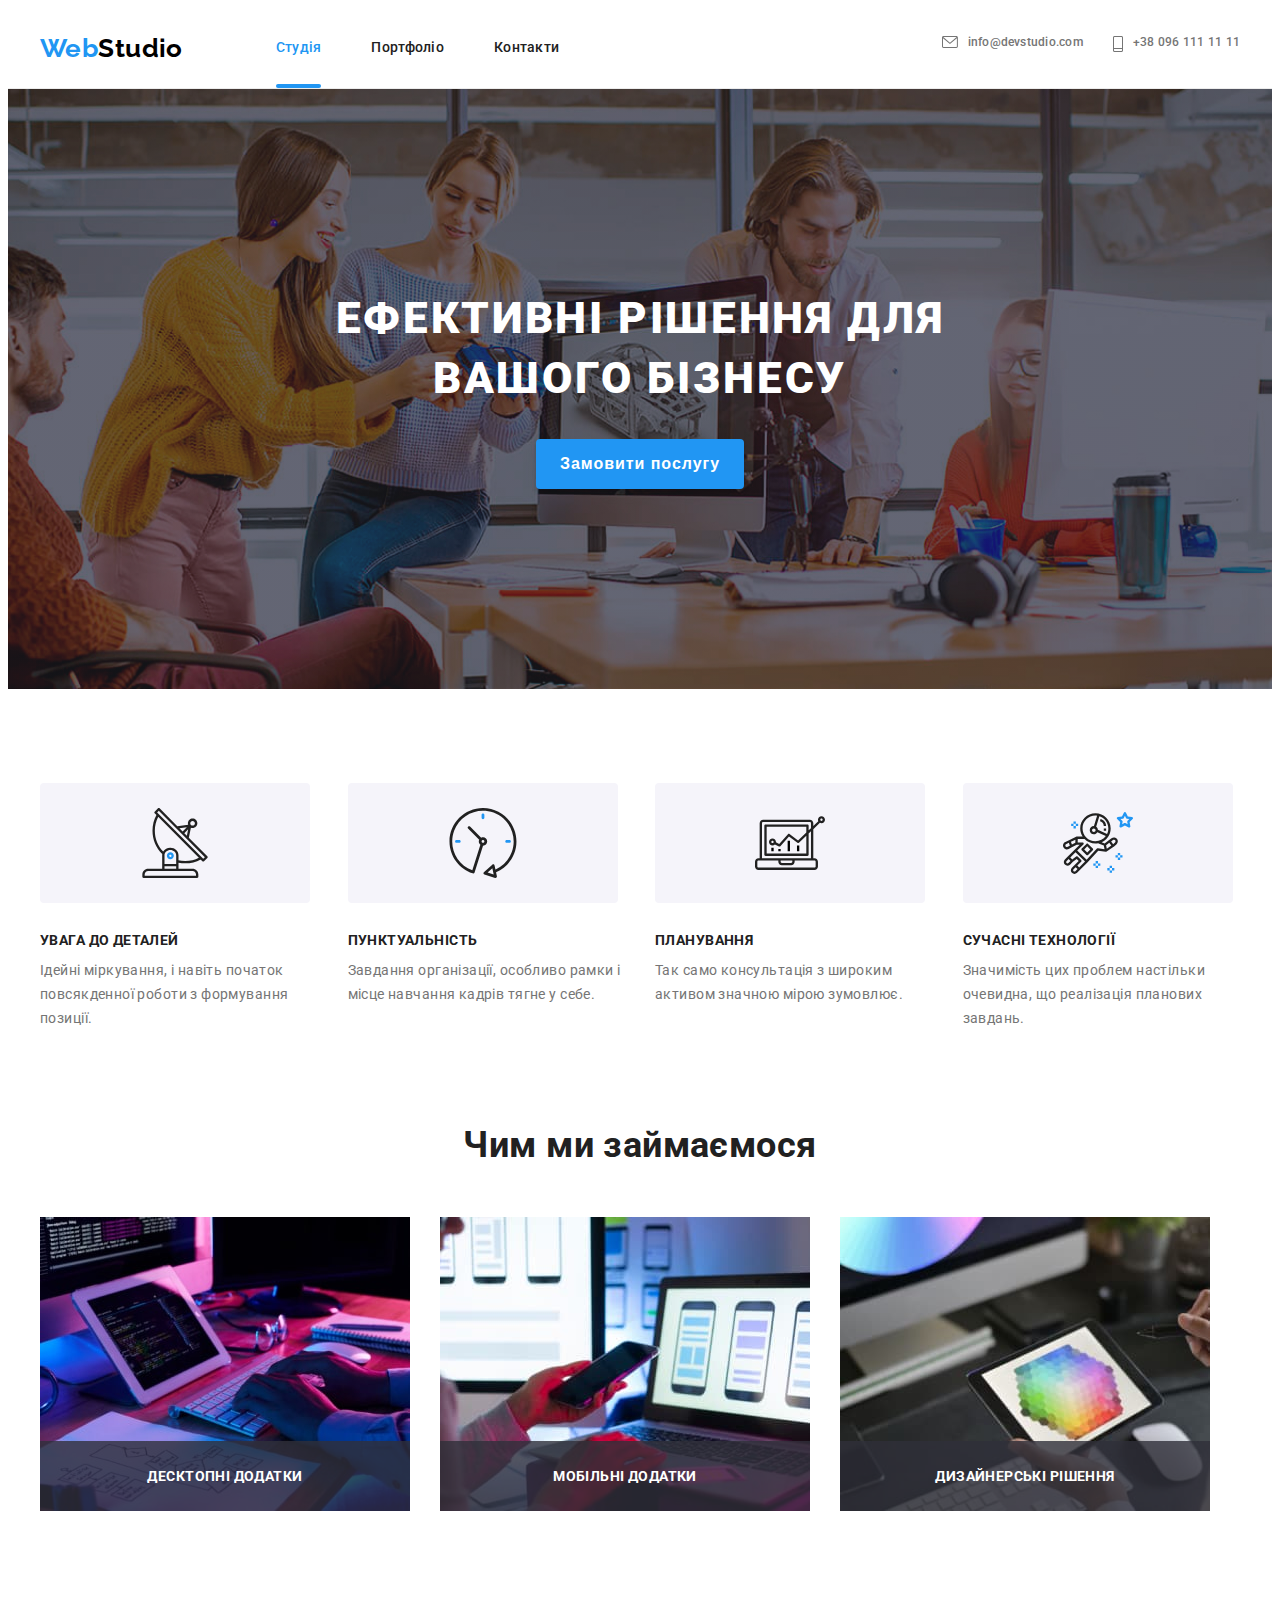
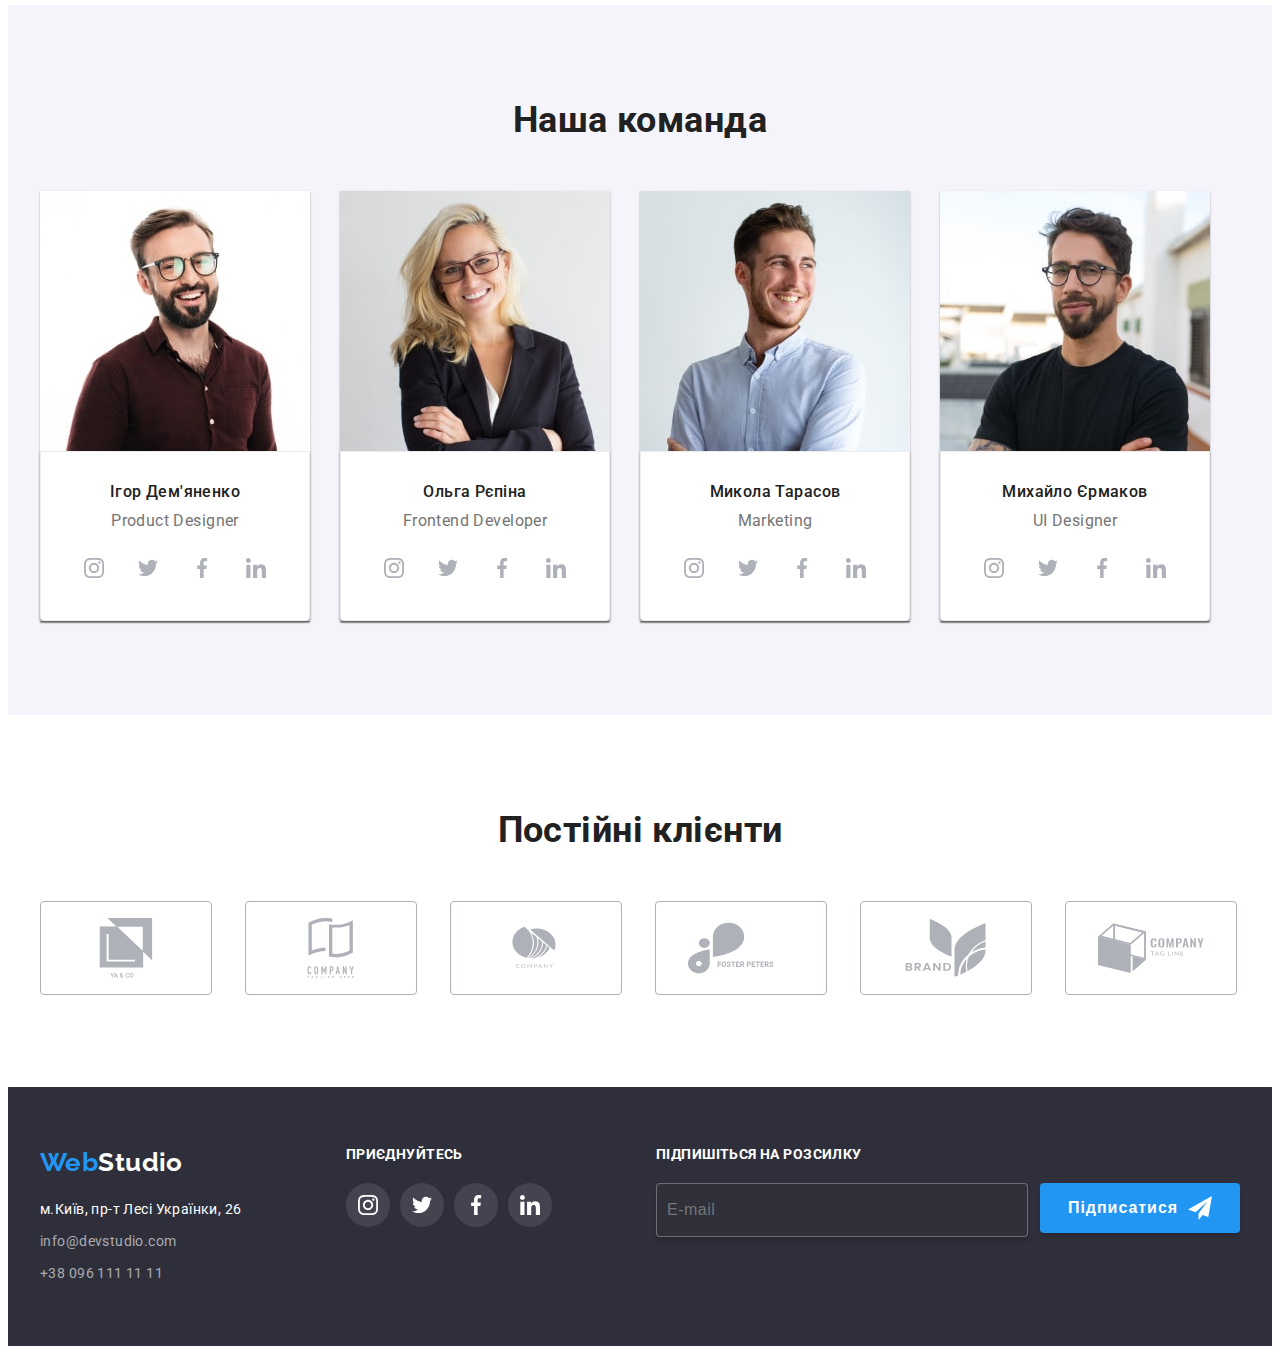
==== commit 58621556: "for cheking bugs" ====
--- a/index.html
+++ b/index.html
@@ -64,23 +64,23 @@
                 <div class="menu-conteiner is-open" js-menu-container>
                     <ul class="mob-site-nav">
                         <li class="mob-site-nav__item">
-                            <a class="mob-site-nav__link" href="./index.html">Студія</a>
+                            <a class="mob-site-nav__link current" href="./index.html">Студія</a>
                         </li>
                         <li class="mob-site-nav__item">
                             <a class="mob-site-nav__link" href="./portfolio.html">Портфоліо</a>
                         </li>
                         <li class="mob-site-nav__item">
-                            <a class="mob-site-nav_link" href="">Контакти</a>
+                            <a class="mob-site-nav__link" href="">Контакти</a>
                         </li>
                     </ul>
                     <ul class="mob-contacts">
                         <li class="mob-contacts__item">
+                            <a class="mob-contacts__phone" href="tel:+380961111111">+38 096 111 11 11
+                            </a>
+                        </li>
+                        <li class="mob-contacts__item">
                             <a class="mob-contacts__address" href="mailto:info@devstudio.com">
                                 info@devstudio.com
-                            </a>
-                        </li>
-                        <li class="mob-contacts__item">
-                            <a class="mob-contacts__phone" href="tel:+380961111111">+38 096 111 11 11
                             </a>
                         </li>
                     </ul>
--- a/css/main.min.css
+++ b/css/main.min.css
@@ -1 +1 @@
-:root{--accent-color: #2196f3;--bg-color: #ffffff;--text-color: #757575;--logo-color: #000000;--nav-color: #212121;--footer-bg-color: #2e2f3b;--footer-contact-color: #ffffff99;--btn-bg-color: #f5f4fa;--border-color: #ececec;--link-color: #afb1b8;--shadow-color: #00000026;--modal-accent-color: #188ce8;--gradient: linear-gradient(rgba(47, 48, 58, 0.4), rgba(47, 48, 58, 0.4))}.visually-hidden{position:absolute;white-space:nowrap;width:1px;height:1px;overflow:hidden;border:0;padding:0;clip:rect(0 0 0 0);-webkit-clip-path:inset(50%);clip-path:inset(50%);margin:-1px}.current{color:var(--accent-color)}body{background-color:var(--bg-color);font-family:Roboto,sans-serif;color:var(--text-color);letter-spacing:.03em;font-size:14px}p,h1,h2,h3,h4,h5,h6{margin:0}ul,ol{margin:0;padding-left:0}a{text-decoration:none;color:var(--text-color)}ul{list-style:none}button{cursor:pointer}address{font-style:normal}img{display:block;max-width:100%;height:auto;width:100%}h1{width:696px;margin:0 auto}.section{padding:60px 0}@media screen and (min-width: 1200px){.section{padding:94px 0}}.section__title{margin-bottom:30px;color:var(--nav-color);font-size:28px;line-height:1.18;text-align:center}@media screen and (min-width: 1200px){.section__title{margin-bottom:50px;font-size:36px;line-height:1.17}}.social{margin-top:16px;display:flex;justify-content:center;align-content:center;gap:10px}.social__list{width:44px;height:44px}.social__link{display:flex;justify-content:center;align-items:center;fill:var(--link-color);width:44px;height:44px;border-radius:50%;transition:background-color 250ms cubic-bezier(0.4, 0, 0.2, 1),fill 250ms cubic-bezier(0.4, 0, 0.2, 1)}.social__link:hover,.social__link:focus{background-color:var(--accent-color);fill:var(--bg-color)}.conteiner{width:100%;padding:0 15px;margin-left:auto;margin-right:auto}@media screen and (min-width: 480px){.conteiner{max-width:480px}}@media screen and (min-width: 768px){.conteiner{max-width:768px}}@media screen and (min-width: 1200px){.conteiner{max-width:1200px}}.navigation__logo{display:flex;color:var(--logo-color);font-family:Raleway,sans-serif;font-weight:700;font-size:24px;line-height:1.17}.navigation__logo>span{color:var(--accent-color);font-family:Raleway,sans-serif;font-weight:700;font-size:26px;line-height:1.19}@media screen and (min-width: 1200px){.navigation__logo{font-size:26px;line-height:1.19}}.navigation__logo--negative{font-family:Raleway,sans-serif;font-weight:700;font-size:24px;line-height:1.08;color:var(--accent-color)}.navigation__logo--negative>span{color:var(--bg-color)}@media screen and (min-width: 1200px){.navigation__logo--negative{font-size:26px;line-height:1.19}}.mob-menu{display:inline-flex;padding:16px 15px;background-color:rgba(0,0,0,0);right:15px;top:10px;position:absolute;z-index:1}@media screen and (max-width: 768px){.mob-menu{display:none}}.menu-button{position:absolute;top:0;right:0;padding:0;margin:0;border:none;background-color:rgba(0,0,0,0);fill:var(--logo-color);transition:fill 250ms cubic-bezier(0.4, 0, 0.2, 1)}.menu-button:hover{fill:var(--accent-color)}@media screen and (min-width: 480px){.menu-button{display:none}}.menu-button.is-open .icon-menu_close{display:none}.menu-button.is-open .icon-menu{display:block}.menu-button .icon-menu{display:none}.menu-conteiner{display:block;position:absolute;top:0;left:0;width:100vw;height:796px;padding:40px 48px;background-color:var(--bg-color)}.menu-conteiner.is-open{display:none}@media screen and (min-width: 480px){.menu-conteiner{display:none}}.btn{display:inline-block;vertical-align:middle;background-color:var(--accent-color);color:var(--bg-color);border-color:var(--accent-color);box-shadow:0px 4px 4px var(--shadow-color);box-sizing:border-box;font-weight:700;font-size:16px;line-height:1.88;padding:10px 24px;letter-spacing:.06em;border-radius:4px;border:none}.overlay{position:absolute;top:0;left:0;height:294px;width:100%;padding:63px 24px;font-weight:400;font-size:18px;line-height:1.56;letter-spacing:.03em;color:var(--bg-color);background-color:rgba(33,150,243,.9);transform:translateY(100%);transition:transform 250ms cubic-bezier(0.4, 0, 0.2, 1)}.backdrop{position:fixed;left:0;top:0;width:100%;height:100%;z-index:2;overflow-y:scroll;background-color:rgba(47,48,58,.4);transition:transform 250ms cubic-bezier(0.4, 0, 0.2, 1),opacity 250ms cubic-bezier(0.4, 0, 0.2, 1),visibility 250ms cubic-bezier(0.4, 0, 0.2, 1)}.backdrop.is-hidden{opacity:0;pointer-events:none;visibility:hidden}.modal{position:absolute;top:50%;left:50%;transform:translate(-50%, -50%);width:auto;height:auto;padding:40px;background-color:var(--bg-color);box-shadow:0px 1px 3px rgba(0,0,0,.12),0px 1px 1px rgba(0,0,0,.14),0px 2px 1px rgba(0,0,0,.2);border-radius:4px}@media screen and (min-width: 480px){.modal{width:450px}}@media screen and (min-width: 1200px){.modal{width:528px}}.modal-title{font-weight:700;font-size:20px;line-height:1.5;text-align:center;letter-spacing:.03em;color:var(--nav-color)}.modal-button-close{position:absolute;top:0%;right:0%;margin-top:8px;margin-right:8px;width:30px;height:30px;border:0;border-radius:50%;padding:0;background-color:var(--bg-color);transition:fill 250ms cubic-bezier(0.4, 0, 0.2, 1)}.modal-button-close:hover{fill:var(--accent-color)}.form{width:100%;margin-top:12px;margin-left:auto;margin-right:auto}.form-label{position:relative;display:flex;flex-direction:column;margin-bottom:10px;color:var(--text-color)}.form-label:last-child{margin-bottom:0}.form-label label{margin-bottom:4px;font-size:12px;line-height:1.17;letter-spacing:.01em}.form-label input{width:100%;height:40px;padding:10px 42px;border:1px solid rgba(33,33,33,.2);border-radius:4px;font-size:16px;outline:none;transition:border-color 250ms cubic-bezier(0.4, 0, 0.2, 1),box-shadow 250ms cubic-bezier(0.4, 0, 0.2, 1),fill 250ms cubic-bezier(0.4, 0, 0.2, 1)}.form-label input:focus{fill:var(--accent-color)}.form-label :focus{border-color:var(--accent-color);box-shadow:0px 1px 3px rgba(0,0,0,.12),0px 1px 1px rgba(0,0,0,.14),0px 2px 1px rgba(0,0,0,.2)}.form-label textarea{padding:12px 16px;height:120px;border:1px solid rgba(33,33,33,.2);border-radius:4px;outline:none;resize:none}.form-label textarea::-moz-placeholder{font-size:12px;line-height:1.17;letter-spacing:.01em;color:rgba(117,117,117,.5)}.form-label textarea:-ms-input-placeholder{font-size:12px;line-height:1.17;letter-spacing:.01em;color:rgba(117,117,117,.5)}.form-label textarea::placeholder{font-size:12px;line-height:1.17;letter-spacing:.01em;color:rgba(117,117,117,.5)}.form-label.textarea{margin-bottom:20px}.form-label input [type=checkbox]{width:15px;height:16px}.form-img{position:absolute;top:31px;left:12px;transition:fill 250ms cubic-bezier(0.4, 0, 0.2, 1)}.form-label :focus+.form-img{fill:var(--accent-color)}.checkbox{-ms-progress-appearance:none;-webkit-appearance:none;-moz-appearance:none;appearance:none;position:absolute}.checkbox:checked+.checkbox-icon{background-color:var(--accent-color);border-color:var(--accent-color);background-image:url(../images/icon.svg#icon-check);background-size:contain;background-origin:border-box;box-shadow:0px 4px 4px rgba(0,0,0,.25)}.checkbox-label{display:flex;align-items:center;justify-content:center}.checkbox-icon{display:inline-block;margin-right:10px;border:1px solid var(--logo-color);border-radius:2px;transition:box-shadow 250ms cubic-bezier(0.4, 0, 0.2, 1)}.agreement-text{font-size:12px;line-height:1.17;letter-spacing:.03em;color:var(--text-color)}@media screen and (min-width: 480px){.agreement-text{width:346px}}@media screen and (min-width: 1200px){.agreement-text{font-size:14px;line-height:1.71;width:400px}}.agreement-text>.contract{text-decoration:underline;color:var(--modal-accent-color)}.submit-button{width:200px;height:50px;display:block;margin-left:auto;margin-right:auto;margin-top:30px;background-color:var(--modal-accent-color);color:var(--bg-color);padding:10px 52px;line-height:1.88;border:0;font-weight:700;font-size:16px;line-height:1.88;letter-spacing:.06em;border-radius:4px;transition:box-shadow 250ms cubic-bezier(0.4, 0, 0.2, 1)}.submit-button:hover{box-shadow:0px 4px 4px var(--shadow-color)}.portfolio__title{font-size:18px;line-height:2;letter-spacing:.06em;color:var(--nav-color)}.filter{display:flex;margin-bottom:50px;justify-content:center}.filter__btn{min-width:38px;padding:6px 22px;font-family:inherit;border-radius:4px;font-weight:500;font-size:16px;line-height:1.62;letter-spacing:.03em;background-color:var(--btn-bg-color);color:var(--logo-color);border-color:rgba(0,0,0,0);transition:color 250ms cubic-bezier(0.4, 0, 0.2, 1),background-color 250ms cubic-bezier(0.4, 0, 0.2, 1),box-shadow 250ms cubic-bezier(0.4, 0, 0.2, 1)}.filter__btn:focus,.filter__btn:hover{background-color:var(--accent-color);color:var(--bg-color);box-shadow:0px 3px 1px rgba(0,0,0,.1),0px 1px 2px rgba(0,0,0,.08),0px 2px 2px rgba(0,0,0,.12)}.portfolio__btn{margin-left:8px}.header{border-bottom:1px solid var(--border-color)}.navigation{display:flex;align-items:center;justify-content:space-between}.site-nav{display:flex;margin-left:93px}.site-nav :not(:last-child){margin-right:50px}@media screen and (max-width: 768px){.site-nav{display:none}}.site-nav__link{position:relative;display:block;padding:32px 0;color:var(--nav-color);font-weight:500;line-height:1.14;letter-spacing:.02em;transition:color 250ms cubic-bezier(0.4, 0, 0.2, 1)}.site-nav__link.current{color:var(--accent-color)}.site-nav__link:hover,.site-nav__link:focus{color:var(--accent-color)}.site-nav__link.current::after{position:absolute;bottom:0;content:"";display:block;width:100%;height:4px;border-radius:2px;background-color:var(--accent-color)}@media screen and (min-width: 768px){.site-nav__link{margin-bottom:10px}}.contacts{display:none}.contacts :focus,.contacts :hover{color:var(--accent-color)}@media screen and (min-width: 768px){.contacts{display:inline;padding-top:21px;padding-bottom:21px;margin-left:auto;font-weight:500;line-height:1.14;letter-spacing:.02em}}@media screen and (min-width: 1200px){.contacts{display:flex}}.contacts__item{align-items:center}.contacts .contacts__item{margin-bottom:10px;color:var(--text-color)}@media screen and (min-width: 1200px){.contacts .contacts__item+.contacts__item{margin-left:50px}.contacts .contacts__item{margin:0}}.contacts__address,.contacts__phone{display:flex;transition:color 250ms cubic-bezier(0.4, 0, 0.2, 1);flex-direction:row-reverse}.contacts__icon{margin-right:10px;fill:currentColor;transition:color 250ms cubic-bezier(0.4, 0, 0.2, 1)}.hero{background-color:var(--footer-bg-color);background-image:var(--gradient),url(../images/hero-bg-mob.jpg);background-repeat:no-repeat;background-size:cover;background-position:center;max-width:100%;height:100%;margin-left:auto;margin-right:auto;box-sizing:border-box;text-align:center;padding:118px 0}@media(min-device-pixel-ratio: 2),(-webkit-min-device-pixel-ratio: 2),(min-resolution: 192dpi),(min-resolution: 2dppx){.hero{background-image:var(--gradient),url(../images/hero-bg-mob-2x.jpg)}}@media screen and (min-width: 768px){.hero{background-image:var(--gradient),url(../images/hero-bg-tablet.jpg)}}@media screen and (min-width: 768px)and (min-device-pixel-ratio: 2),screen and (min-width: 768px)and (-webkit-min-device-pixel-ratio: 2),screen and (min-width: 768px)and (min-resolution: 192dpi),screen and (min-width: 768px)and (min-resolution: 2dppx){.hero{background-image:var(--gradient),url(../images/hero-bg-tablet-2x.jpg)}}@media screen and (min-width: 1200px){.hero{padding:200px 0;background-image:var(--gradient),url(../images/new_photo.jpg)}}@media screen and (min-width: 1200px)and (min-device-pixel-ratio: 2),screen and (min-width: 1200px)and (-webkit-min-device-pixel-ratio: 2),screen and (min-width: 1200px)and (min-resolution: 192dpi),screen and (min-width: 1200px)and (min-resolution: 2dppx){.hero{background-image:var(--gradient),url(../images/hero-bg-2x.jpg)}}.hero__title{max-width:100%;color:var(--bg-color);font-weight:900;font-size:21px;line-height:1.62;text-transform:uppercase;letter-spacing:.06em;text-align:center;margin-bottom:30px;margin-left:auto;margin-right:auto}@media screen and (min-width: 480px){.hero__title{font-size:26px;max-width:360px}}@media screen and (min-width: 1200px){.hero__title{max-width:696px;font-size:44px;line-height:1.36}}.about{display:flex;flex-wrap:wrap;gap:30px}.about__list{width:100%}@media screen and (min-width: 768px){.about__list{width:calc((100% - 30px)/2)}}@media screen and (min-width: 1200px){.about__list{width:calc((100% - 90px)/4)}}.about__wrapper{display:flex;flex-wrap:wrap;align-items:center;justify-content:center;margin-bottom:30px;height:120px;background-color:var(--btn-bg-color);border-radius:4px}@media screen and (min-width: 480px){.about__wrapper{width:450px}}@media screen and (min-width: 768px){.about__wrapper{width:354px}}@media screen and (min-width: 1200px){.about__wrapper{width:270px}}.about__title{margin-bottom:10px;text-align:center;font-size:14px;line-height:1.14;text-transform:uppercase;color:var(--nav-color)}@media screen and (min-width: 768px){.about__title{text-align:start}}.about__content{line-height:1.71;color:var(--text-color)}.product{padding-top:0}@media screen and (min-width: 0),(min-width: 768px){.product{display:none}}@media screen and (min-width: 1200px){.product{display:contents}}.product__item{display:flex}.product__img{position:relative;width:370px;margin-right:30px}.product__img:last-child{margin-right:0}@media screen and (min-width: 1200px){.product__img{margin-bottom:94px}}.product__description{position:absolute;left:50%;bottom:0%;transform:translate(-50%, 0%);width:100%;height:70px;background-color:rgba(47,48,58,.8);display:flex;justify-content:center;align-items:center;font-weight:700;text-transform:uppercase;color:var(--bg-color)}.command{background-color:var(--btn-bg-color)}.command__member{display:flex;flex-wrap:wrap;gap:30px}.command__img{width:100%;box-shadow:0px 1px 3px rgba(0,0,0,.1215686275),0px 1px 1px rgba(0,0,0,.1411764706),0px 2px 1px rgba(0,0,0,.2)}@media screen and (min-width: 480px){.command__img{width:450px}}@media screen and (min-width: 768px){.command__img{width:354px}}@media screen and (min-width: 1200px){.command__img{width:270px}}.command__about{padding:30px 0;text-align:center;background-color:var(--bg-color);border:1px solid var(--border-color);border-radius:0px 0px 4px 4px;box-shadow:0px 1px 3px rgba(0,0,0,.2),0px 1px 1px rgba(0,0,0,.1411764706),0px 2px 1px rgba(0,0,0,.1215686275)}.command__name{margin-bottom:10px;color:var(--nav-color);font-weight:500;font-size:16px;line-height:1.19}.command__position{font-size:16px;line-height:1.19;color:var(--text-color)}.partners{display:flex;flex-wrap:wrap;gap:30px}.partners__item{height:92px;width:calc((100% - 30px)/2)}@media screen and (min-width: 768px){.partners__item{width:calc((100% - 60px)/3)}}@media screen and (min-width: 1200px){.partners__item{width:calc((100% - 150px)/6)}}.partners__link{display:flex;justify-content:center;padding:16px 0;border:1px solid var(--link-color);border-radius:4px;fill:var(--link-color);transition:border-color 250ms cubic-bezier(0.4, 0, 0.2, 1),fill 250ms cubic-bezier(0.4, 0, 0.2, 1)}.partners__link:focus,.partners__link:hover{fill:var(--accent-color);border-color:var(--accent-color)}@media screen and (min-width: 480px){.partners__link{width:210px}}@media screen and (min-width: 768px){.partners__link{width:226px}}@media screen and (min-width: 1200px){.partners__link{width:170px}}.partners__logo{width:106px;height:60px}.footer{padding:60px 0px;background-color:var(--footer-bg-color)}.footer .social{margin:0;display:flex;justify-content:center}.footer .social__link{justify-content:center;margin-right:10px;fill:var(--bg-color);background-color:rgba(255,255,255,.1)}.footer .social__link:last-child{margin-right:0}.footer .social__link:focus,.footer .social__link:hover{background-color:var(--accent-color)}.navigation--another{text-align:center}@media screen and (min-width: 768px){.navigation--another{display:flex;flex-wrap:wrap;justify-content:space-around}}@media screen and (min-width: 1200px){.navigation--another{margin-top:0;text-align:start;justify-content:space-between}}.feedback{margin-bottom:8px}.feedback:last-child{margin-bottom:0}.feedback a{font-style:normal;line-height:1.71;color:var(--bg-color);transition:color 250ms cubic-bezier(0.4, 0, 0.2, 1)}.feedback a:hover,.feedback a:focus{color:var(--accent-color)}.feedback__location{margin-top:20px;margin-bottom:8px;line-height:1.71}.feedback__address,.feedback__phone{display:block;margin-bottom:8px}.feedback__address a,.feedback__phone a{color:var(--footer-contact-color);font-style:normal;line-height:1.71}.feedback__address:last-child,.feedback__phone:last-child{margin-bottom:0}.subscription{text-align:center}@media screen and (min-width: 1200px){.subscription{text-align:start}}.join{font-weight:700;font-size:14px;line-height:1.14;letter-spacing:.03em;text-transform:uppercase;color:var(--bg-color);margin-top:60px;margin-bottom:20px}@media screen and (min-width: 768px){.join{margin-top:0}}@media screen and (min-width: 1200px){.join{flex-wrap:wrap}}@media screen and (min-width: 768px){.subscribe{margin-bottom:20px}}@media screen and (min-width: 1200px){.subscribe{margin:0;padding:0;display:flex;justify-content:center}}@media screen and (min-width: 768px){.sign{margin-top:60px}}@media screen and (min-width: 1200px){.sign{margin-top:0;margin-bottom:20px}}.subscribe__form{padding-left:10px;width:100%;height:50px;border:1px solid rgba(255,255,255,.3);box-shadow:0px 4px 4px var(--shadow-color);border-radius:4px;font-weight:400;font-size:16px;line-height:1.25;align-items:center;letter-spacing:.03em;color:rgba(255,255,255,.6);background:#2f303a;margin-bottom:20px}.subscribe__form:focus{color:var(--bg-color)}@media screen and (min-width: 480px){.subscribe__form{width:450px}}@media screen and (min-width: 1200px){.subscribe__form{width:358px;margin:0;margin-right:12px}}.subscribe__button{position:relative;background-color:var(--accent-color);color:var(--bg-color);padding:10px 28px;margin:0 auto;display:flex;border:0;font-weight:700;font-size:16px;line-height:1.88;letter-spacing:.06em;width:200px;height:50px;box-shadow:0px 4px 4px var(--shadow-color);border-radius:4px}.subscribe__icon{position:absolute;top:13px;right:28px}.project{display:flex;flex-wrap:wrap}.project__list{margin-right:30px;margin-bottom:30px;position:relative;transition:box-shadow 250ms cubic-bezier(0.4, 0, 0.2, 1)}.project__list:nth-child(3n){margin-right:0}.project__list:nth-last-child(-n+3){margin-bottom:0}.project__list:hover{box-shadow:0px 1px 1px rgba(0,0,0,.12),0px 4px 4px rgba(0,0,0,.06),1px 4px 6px rgba(0,0,0,.16)}.project__list:hover .overlay{opacity:1;visibility:visible;transform:translateY(0%)}.project__img{position:relative;overflow:hidden}.project__img>p{height:100% x;width:100%;opacity:0}.project__about{padding:20px 24px;border-left:1px solid #eee;border-right:1px solid #eee;border-bottom:1px solid #eee}.project__title{font-weight:700;font-size:18px;line-height:2;letter-spacing:.06em;color:var(--nav-color);margin-bottom:4px}.project__text{font-size:16px;line-height:1.14;letter-spacing:.03em;padding:6px 0;color:var(--text-color)}/*# sourceMappingURL=main.min.css.map */+:root{--accent-color: #2196f3;--bg-color: #ffffff;--text-color: #757575;--logo-color: #000000;--nav-color: #212121;--footer-bg-color: #2e2f3b;--footer-contact-color: #ffffff99;--btn-bg-color: #f5f4fa;--border-color: #ececec;--link-color: #afb1b8;--shadow-color: #00000026;--modal-accent-color: #188ce8;--gradient: linear-gradient(rgba(47, 48, 58, 0.4), rgba(47, 48, 58, 0.4))}.visually-hidden{position:absolute;white-space:nowrap;width:1px;height:1px;overflow:hidden;border:0;padding:0;clip:rect(0 0 0 0);-webkit-clip-path:inset(50%);clip-path:inset(50%);margin:-1px}.current{color:var(--accent-color)}body{background-color:var(--bg-color);font-family:Roboto,sans-serif;color:var(--text-color);letter-spacing:.03em;font-size:14px}p,h1,h2,h3,h4,h5,h6{margin:0}ul,ol{margin:0;padding-left:0}a{text-decoration:none;color:var(--text-color)}ul{list-style:none}button{cursor:pointer}address{font-style:normal}img{display:block;max-width:100%;height:auto;width:100%}h1{width:696px;margin:0 auto}.section{padding:60px 0}@media screen and (min-width: 1200px){.section{padding:94px 0}}.section__title{margin-bottom:30px;color:var(--nav-color);font-size:28px;line-height:1.18;text-align:center}@media screen and (min-width: 1200px){.section__title{margin-bottom:50px;font-size:36px;line-height:1.17}}.social{margin-top:16px;display:flex;justify-content:center;align-content:center;gap:10px}.social__list{width:44px;height:44px}.social__link{display:flex;justify-content:center;align-items:center;fill:var(--link-color);width:44px;height:44px;border-radius:50%;transition:background-color 250ms cubic-bezier(0.4, 0, 0.2, 1),fill 250ms cubic-bezier(0.4, 0, 0.2, 1)}.social__link:hover,.social__link:focus{background-color:var(--accent-color);fill:var(--bg-color)}.conteiner{width:100%;padding:0 15px;margin-left:auto;margin-right:auto}@media screen and (min-width: 480px){.conteiner{max-width:480px}}@media screen and (min-width: 768px){.conteiner{max-width:768px}}@media screen and (min-width: 1200px){.conteiner{max-width:1200px}}.navigation__logo{display:flex;padding:16px 0;color:var(--logo-color);font-family:Raleway,sans-serif;font-weight:700;font-size:24px;line-height:1.17}.navigation__logo>span{color:var(--accent-color);font-family:Raleway,sans-serif;font-weight:700;font-size:26px;line-height:1.19}@media screen and (min-width: 768px){.navigation__logo{padding:26px 0}}@media screen and (min-width: 1200px){.navigation__logo{padding:24px 0;font-size:26px;line-height:1.19}}.navigation__logo--negative{font-family:Raleway,sans-serif;font-weight:700;font-size:24px;line-height:1.08;color:var(--accent-color)}.navigation__logo--negative>span{color:var(--bg-color)}@media screen and (min-width: 1200px){.navigation__logo--negative{font-size:26px;line-height:1.19}}.mob-menu{display:flex;width:100%;background-color:rgba(0,0,0,0);right:15px;top:10px;position:absolute}@media screen and (min-width: 768px){.mob-menu{display:none}}.menu-button{position:fixed;margin-top:10px;margin-right:15px;top:0;right:0;padding:0;margin-left:auto;border:none;background-color:rgba(0,0,0,0);fill:var(--logo-color);z-index:2;transition:fill 250ms cubic-bezier(0.4, 0, 0.2, 1)}.menu-button:hover{fill:var(--accent-color)}.menu-button.is-open .icon-menu_close{display:none}.menu-button.is-open .icon-menu{display:block}.menu-button .icon-menu{display:none}.menu-conteiner{top:0;left:0;position:fixed;width:100vw;height:100vh;padding:40px 48px;z-index:1;background-color:var(--bg-color);overflow:scroll;display:flex;flex-direction:column}.menu-conteiner.is-open{display:none}@media screen and (min-width: 768px){.menu-conteiner{display:none}}.mob-site-nav{display:inline-block;color:var(--nav-color);margin-bottom:auto}.mob-site-nav__item{font-weight:500;font-size:40px;line-height:1.175;letter-spacing:.02em}.mob-site-nav__item:not(:last-child){margin-bottom:32px}.mob-site-nav__link{color:var(--nav-color);transition:color 250ms cubic-bezier(0.4, 0, 0.2, 1)}.mob-site-nav__link:hover{color:var(--accent-color)}.mob-contacts{margin-bottom:64px}.mob-contacts__phone{display:inline-block;margin-bottom:32px;font-weight:500;font-size:34px;line-height:1.18;letter-spacing:.02em;color:var(--accent-color)}.mob-contacts__address{font-weight:500;font-size:24px;line-height:1.167;letter-spacing:.02em;color:var(--text-color)}.mob-social{display:flex}.mob-social__list{font-weight:500;font-size:18px;line-height:1.22;letter-spacing:.02em}.mob-social__list:not(:last-child){margin-right:10px;padding-right:10px;border-right:1px solid rgba(33,33,33,.2)}.mob-social__link{color:var(--accent-color)}.btn{display:inline-block;vertical-align:middle;background-color:var(--accent-color);color:var(--bg-color);border-color:var(--accent-color);box-shadow:0px 4px 4px var(--shadow-color);box-sizing:border-box;font-weight:700;font-size:16px;line-height:1.88;padding:10px 24px;letter-spacing:.06em;border-radius:4px;border:none}.overlay{position:absolute;top:0;left:0;height:294px;width:100%;padding:63px 24px;font-weight:400;font-size:18px;line-height:1.56;letter-spacing:.03em;color:var(--bg-color);background-color:rgba(33,150,243,.9);transform:translateY(100%);transition:transform 250ms cubic-bezier(0.4, 0, 0.2, 1)}.backdrop{position:fixed;left:0;top:0;width:100%;height:100%;z-index:2;overflow-y:scroll;background-color:rgba(47,48,58,.4);transition:transform 250ms cubic-bezier(0.4, 0, 0.2, 1),opacity 250ms cubic-bezier(0.4, 0, 0.2, 1),visibility 250ms cubic-bezier(0.4, 0, 0.2, 1)}.backdrop.is-hidden{opacity:0;pointer-events:none;visibility:hidden}.modal{position:absolute;top:50%;left:50%;transform:translate(-50%, -50%);width:auto;height:auto;padding:40px;background-color:var(--bg-color);box-shadow:0px 1px 3px rgba(0,0,0,.12),0px 1px 1px rgba(0,0,0,.14),0px 2px 1px rgba(0,0,0,.2);border-radius:4px}@media screen and (min-width: 480px){.modal{width:450px}}@media screen and (min-width: 1200px){.modal{width:528px}}.modal-title{font-weight:700;font-size:20px;line-height:1.5;text-align:center;letter-spacing:.03em;color:var(--nav-color)}.modal-button-close{position:absolute;top:0%;right:0%;margin-top:8px;margin-right:8px;width:30px;height:30px;border:0;border-radius:50%;padding:0;background-color:var(--bg-color);transition:fill 250ms cubic-bezier(0.4, 0, 0.2, 1)}.modal-button-close:hover{fill:var(--accent-color)}.form{width:100%;margin-top:12px;margin-left:auto;margin-right:auto}.form-label{position:relative;display:flex;flex-direction:column;margin-bottom:10px;color:var(--text-color)}.form-label:last-child{margin-bottom:0}.form-label label{margin-bottom:4px;font-size:12px;line-height:1.17;letter-spacing:.01em}.form-label input{width:100%;height:40px;padding:10px 42px;border:1px solid rgba(33,33,33,.2);border-radius:4px;font-size:16px;outline:none;transition:border-color 250ms cubic-bezier(0.4, 0, 0.2, 1),box-shadow 250ms cubic-bezier(0.4, 0, 0.2, 1),fill 250ms cubic-bezier(0.4, 0, 0.2, 1)}.form-label input:focus{fill:var(--accent-color)}.form-label :focus{border-color:var(--accent-color);box-shadow:0px 1px 3px rgba(0,0,0,.12),0px 1px 1px rgba(0,0,0,.14),0px 2px 1px rgba(0,0,0,.2)}.form-label textarea{padding:12px 16px;height:120px;border:1px solid rgba(33,33,33,.2);border-radius:4px;outline:none;resize:none}.form-label textarea::-moz-placeholder{font-size:12px;line-height:1.17;letter-spacing:.01em;color:rgba(117,117,117,.5)}.form-label textarea:-ms-input-placeholder{font-size:12px;line-height:1.17;letter-spacing:.01em;color:rgba(117,117,117,.5)}.form-label textarea::placeholder{font-size:12px;line-height:1.17;letter-spacing:.01em;color:rgba(117,117,117,.5)}.form-label.textarea{margin-bottom:20px}.form-label input [type=checkbox]{width:15px;height:16px}.form-img{position:absolute;top:31px;left:12px;transition:fill 250ms cubic-bezier(0.4, 0, 0.2, 1)}.form-label :focus+.form-img{fill:var(--accent-color)}.checkbox{-ms-progress-appearance:none;-webkit-appearance:none;-moz-appearance:none;appearance:none;position:absolute}.checkbox:checked+.checkbox-icon{background-color:var(--accent-color);border-color:var(--accent-color);background-image:url(../images/icon.svg#icon-check);background-size:contain;background-origin:border-box;box-shadow:0px 4px 4px rgba(0,0,0,.25)}.checkbox-label{display:flex;align-items:center;justify-content:center}.checkbox-icon{display:inline-block;margin-right:10px;border:1px solid var(--logo-color);border-radius:2px;transition:box-shadow 250ms cubic-bezier(0.4, 0, 0.2, 1)}.agreement-text{font-size:12px;line-height:1.17;letter-spacing:.03em;color:var(--text-color)}@media screen and (min-width: 480px){.agreement-text{width:346px}}@media screen and (min-width: 1200px){.agreement-text{font-size:14px;line-height:1.71;width:400px}}.agreement-text>.contract{text-decoration:underline;color:var(--modal-accent-color)}.submit-button{width:200px;height:50px;display:block;margin-left:auto;margin-right:auto;margin-top:30px;background-color:var(--modal-accent-color);color:var(--bg-color);padding:10px 52px;line-height:1.88;border:0;font-weight:700;font-size:16px;line-height:1.88;letter-spacing:.06em;border-radius:4px;transition:box-shadow 250ms cubic-bezier(0.4, 0, 0.2, 1)}.submit-button:hover{box-shadow:0px 4px 4px var(--shadow-color)}.portfolio__title{font-size:18px;line-height:2;letter-spacing:.06em;color:var(--nav-color)}.filter{display:flex;margin-bottom:50px;justify-content:center}.filter__btn{min-width:38px;padding:6px 22px;font-family:inherit;border-radius:4px;font-weight:500;font-size:16px;line-height:1.62;letter-spacing:.03em;background-color:var(--btn-bg-color);color:var(--logo-color);border-color:rgba(0,0,0,0);transition:color 250ms cubic-bezier(0.4, 0, 0.2, 1),background-color 250ms cubic-bezier(0.4, 0, 0.2, 1),box-shadow 250ms cubic-bezier(0.4, 0, 0.2, 1)}.filter__btn:focus,.filter__btn:hover{background-color:var(--accent-color);color:var(--bg-color);box-shadow:0px 3px 1px rgba(0,0,0,.1),0px 1px 2px rgba(0,0,0,.08),0px 2px 2px rgba(0,0,0,.12)}.portfolio__btn{margin-left:8px}.header{border-bottom:1px solid var(--border-color)}.navigation{display:flex;align-items:center;justify-content:space-between}.site-nav{display:flex;margin-left:93px}.site-nav :not(:last-child){margin-right:50px}@media screen and (max-width: 768px){.site-nav{display:none}}.site-nav__link{position:relative;display:block;padding:32px 0;color:var(--nav-color);font-weight:500;line-height:1.14;letter-spacing:.02em;transition:color 250ms cubic-bezier(0.4, 0, 0.2, 1)}.site-nav__link.current{color:var(--accent-color)}.site-nav__link:hover,.site-nav__link:focus{color:var(--accent-color)}.site-nav__link.current::after{position:absolute;bottom:0;content:"";display:block;width:100%;height:4px;border-radius:2px;background-color:var(--accent-color)}.contacts{display:none}.contacts :focus,.contacts :hover{color:var(--accent-color)}@media screen and (min-width: 768px){.contacts{display:flex;flex-direction:column;padding:21px 0;align-items:flex-start;margin-left:auto;font-weight:500;font-size:12px;line-height:1.14;letter-spacing:.02em}.contacts :not(:last-child){margin-bottom:10px}}@media screen and (min-width: 1200px){.contacts{display:flex;flex-direction:row}.contacts :not(:last-child){margin-right:30px}}.contacts .contacts__item{color:var(--text-color)}@media screen and (min-width: 1200px){.contacts .contacts .contacts__item+.contacts .contacts__item{margin-left:50px}.contacts .contacts .contacts__item{margin:0}}.contacts__address,.contacts__phone{display:flex;transition:color 250ms cubic-bezier(0.4, 0, 0.2, 1);flex-direction:row-reverse}.contacts__icon{margin-right:10px;fill:currentColor;transition:color 250ms cubic-bezier(0.4, 0, 0.2, 1)}.hero{background-color:var(--footer-bg-color);background-image:var(--gradient),url(../images/hero-bg-mob.jpg);background-repeat:no-repeat;background-size:cover;background-position:center;max-width:100%;height:100%;margin-left:auto;margin-right:auto;box-sizing:border-box;text-align:center;padding:118px 0}@media(min-device-pixel-ratio: 2),(-webkit-min-device-pixel-ratio: 2),(min-resolution: 192dpi),(min-resolution: 2dppx){.hero{background-image:var(--gradient),url(../images/hero-bg-mob-2x.jpg)}}@media screen and (min-width: 768px){.hero{background-image:var(--gradient),url(../images/hero-bg-tablet.jpg)}}@media screen and (min-width: 768px)and (min-device-pixel-ratio: 2),screen and (min-width: 768px)and (-webkit-min-device-pixel-ratio: 2),screen and (min-width: 768px)and (min-resolution: 192dpi),screen and (min-width: 768px)and (min-resolution: 2dppx){.hero{background-image:var(--gradient),url(../images/hero-bg-tablet-2x.jpg)}}@media screen and (min-width: 1200px){.hero{padding:200px 0;background-image:var(--gradient),url(../images/new_photo.jpg)}}@media screen and (min-width: 1200px)and (min-device-pixel-ratio: 2),screen and (min-width: 1200px)and (-webkit-min-device-pixel-ratio: 2),screen and (min-width: 1200px)and (min-resolution: 192dpi),screen and (min-width: 1200px)and (min-resolution: 2dppx){.hero{background-image:var(--gradient),url(../images/hero-bg-2x.jpg)}}.hero__title{max-width:100%;color:var(--bg-color);font-weight:900;font-size:21px;line-height:1.62;text-transform:uppercase;letter-spacing:.06em;text-align:center;margin-bottom:30px;margin-left:auto;margin-right:auto}@media screen and (min-width: 480px){.hero__title{font-size:26px;max-width:360px}}@media screen and (min-width: 1200px){.hero__title{max-width:696px;font-size:44px;line-height:1.36}}.about{display:flex;flex-wrap:wrap;gap:30px}.about__list{width:100%}@media screen and (min-width: 768px){.about__list{width:calc((100% - 30px)/2)}}@media screen and (min-width: 1200px){.about__list{width:calc((100% - 90px)/4)}}.about__wrapper{display:flex;flex-wrap:wrap;align-items:center;justify-content:center;margin-bottom:30px;height:120px;background-color:var(--btn-bg-color);border-radius:4px}@media screen and (min-width: 480px){.about__wrapper{width:450px}}@media screen and (min-width: 768px){.about__wrapper{width:354px}}@media screen and (min-width: 1200px){.about__wrapper{width:270px}}.about__title{margin-bottom:10px;text-align:center;font-size:14px;line-height:1.14;text-transform:uppercase;color:var(--nav-color)}@media screen and (min-width: 768px){.about__title{text-align:start}}.about__content{line-height:1.71;color:var(--text-color)}.product{padding-top:0}@media screen and (min-width: 0),(min-width: 768px){.product{display:none}}@media screen and (min-width: 1200px){.product{display:contents}}.product__item{display:flex}.product__img{position:relative;width:370px;margin-right:30px}.product__img:last-child{margin-right:0}@media screen and (min-width: 1200px){.product__img{margin-bottom:94px}}.product__description{position:absolute;left:50%;bottom:0%;transform:translate(-50%, 0%);width:100%;height:70px;background-color:rgba(47,48,58,.8);display:flex;justify-content:center;align-items:center;font-weight:700;text-transform:uppercase;color:var(--bg-color)}.command{background-color:var(--btn-bg-color)}.command__member{display:flex;flex-wrap:wrap;gap:30px}.command__img{width:100%;box-shadow:0px 1px 3px rgba(0,0,0,.1215686275),0px 1px 1px rgba(0,0,0,.1411764706),0px 2px 1px rgba(0,0,0,.2)}@media screen and (min-width: 480px){.command__img{width:450px}}@media screen and (min-width: 768px){.command__img{width:354px}}@media screen and (min-width: 1200px){.command__img{width:270px}}.command__about{padding:30px 0;text-align:center;background-color:var(--bg-color);border:1px solid var(--border-color);border-radius:0px 0px 4px 4px;box-shadow:0px 1px 3px rgba(0,0,0,.2),0px 1px 1px rgba(0,0,0,.1411764706),0px 2px 1px rgba(0,0,0,.1215686275)}.command__name{margin-bottom:10px;color:var(--nav-color);font-weight:500;font-size:16px;line-height:1.19}.command__position{font-size:16px;line-height:1.19;color:var(--text-color)}.partners{display:flex;flex-wrap:wrap;gap:30px}.partners__item{height:92px;width:calc((100% - 30px)/2)}@media screen and (min-width: 768px){.partners__item{width:calc((100% - 60px)/3)}}@media screen and (min-width: 1200px){.partners__item{width:calc((100% - 150px)/6)}}.partners__link{display:flex;justify-content:center;padding:16px 0;border:1px solid var(--link-color);border-radius:4px;fill:var(--link-color);transition:border-color 250ms cubic-bezier(0.4, 0, 0.2, 1),fill 250ms cubic-bezier(0.4, 0, 0.2, 1)}.partners__link:focus,.partners__link:hover{fill:var(--accent-color);border-color:var(--accent-color)}@media screen and (min-width: 480px){.partners__link{width:210px}}@media screen and (min-width: 768px){.partners__link{width:226px}}@media screen and (min-width: 1200px){.partners__link{width:170px}}.partners__logo{width:106px;height:60px}.footer{padding:60px 0px;background-color:var(--footer-bg-color)}.footer .social{margin:0;display:flex;justify-content:center}.footer .social__link{justify-content:center;margin-right:10px;fill:var(--bg-color);background-color:rgba(255,255,255,.1)}.footer .social__link:last-child{margin-right:0}.footer .social__link:focus,.footer .social__link:hover{background-color:var(--accent-color)}.navigation--another{text-align:center}@media screen and (min-width: 768px){.navigation--another{display:flex;flex-wrap:wrap;justify-content:space-around}}@media screen and (min-width: 1200px){.navigation--another{margin-top:0;text-align:start;justify-content:space-between}}.feedback{margin-bottom:8px}.feedback:last-child{margin-bottom:0}.feedback a{font-style:normal;line-height:1.71;color:var(--bg-color);transition:color 250ms cubic-bezier(0.4, 0, 0.2, 1)}.feedback a:hover,.feedback a:focus{color:var(--accent-color)}.feedback__location{margin-top:20px;margin-bottom:8px;line-height:1.71}.feedback__address,.feedback__phone{display:block;margin-bottom:8px}.feedback__address a,.feedback__phone a{color:var(--footer-contact-color);font-style:normal;line-height:1.71}.feedback__address:last-child,.feedback__phone:last-child{margin-bottom:0}.subscription{text-align:center}@media screen and (min-width: 1200px){.subscription{text-align:start}}.join{font-weight:700;font-size:14px;line-height:1.14;letter-spacing:.03em;text-transform:uppercase;color:var(--bg-color);margin-top:60px;margin-bottom:20px}@media screen and (min-width: 768px){.join{margin-top:0}}@media screen and (min-width: 1200px){.join{flex-wrap:wrap}}@media screen and (min-width: 768px){.subscribe{margin-bottom:20px}}@media screen and (min-width: 1200px){.subscribe{margin:0;padding:0;display:flex;justify-content:center}}@media screen and (min-width: 768px){.sign{margin-top:60px}}@media screen and (min-width: 1200px){.sign{margin-top:0;margin-bottom:20px}}.subscribe__form{padding-left:10px;width:100%;height:50px;border:1px solid rgba(255,255,255,.3);box-shadow:0px 4px 4px var(--shadow-color);border-radius:4px;font-weight:400;font-size:16px;line-height:1.25;align-items:center;letter-spacing:.03em;color:rgba(255,255,255,.6);background:#2f303a;margin-bottom:20px}.subscribe__form:focus{color:var(--bg-color)}@media screen and (min-width: 480px){.subscribe__form{width:450px}}@media screen and (min-width: 1200px){.subscribe__form{width:358px;margin:0;margin-right:12px}}.subscribe__button{position:relative;background-color:var(--accent-color);color:var(--bg-color);padding:10px 28px;margin:0 auto;display:flex;border:0;font-weight:700;font-size:16px;line-height:1.88;letter-spacing:.06em;width:200px;height:50px;box-shadow:0px 4px 4px var(--shadow-color);border-radius:4px}.subscribe__icon{position:absolute;top:13px;right:28px}.project{display:flex;flex-wrap:wrap}.project__list{margin-right:30px;margin-bottom:30px;position:relative;transition:box-shadow 250ms cubic-bezier(0.4, 0, 0.2, 1)}.project__list:nth-child(3n){margin-right:0}.project__list:nth-last-child(-n+3){margin-bottom:0}.project__list:hover{box-shadow:0px 1px 1px rgba(0,0,0,.12),0px 4px 4px rgba(0,0,0,.06),1px 4px 6px rgba(0,0,0,.16)}.project__list:hover .overlay{opacity:1;visibility:visible;transform:translateY(0%)}.project__img{position:relative;overflow:hidden}.project__img>p{height:100% x;width:100%;opacity:0}.project__about{padding:20px 24px;border-left:1px solid #eee;border-right:1px solid #eee;border-bottom:1px solid #eee}.project__title{font-weight:700;font-size:18px;line-height:2;letter-spacing:.06em;color:var(--nav-color);margin-bottom:4px}.project__text{font-size:16px;line-height:1.14;letter-spacing:.03em;padding:6px 0;color:var(--text-color)}/*# sourceMappingURL=main.min.css.map */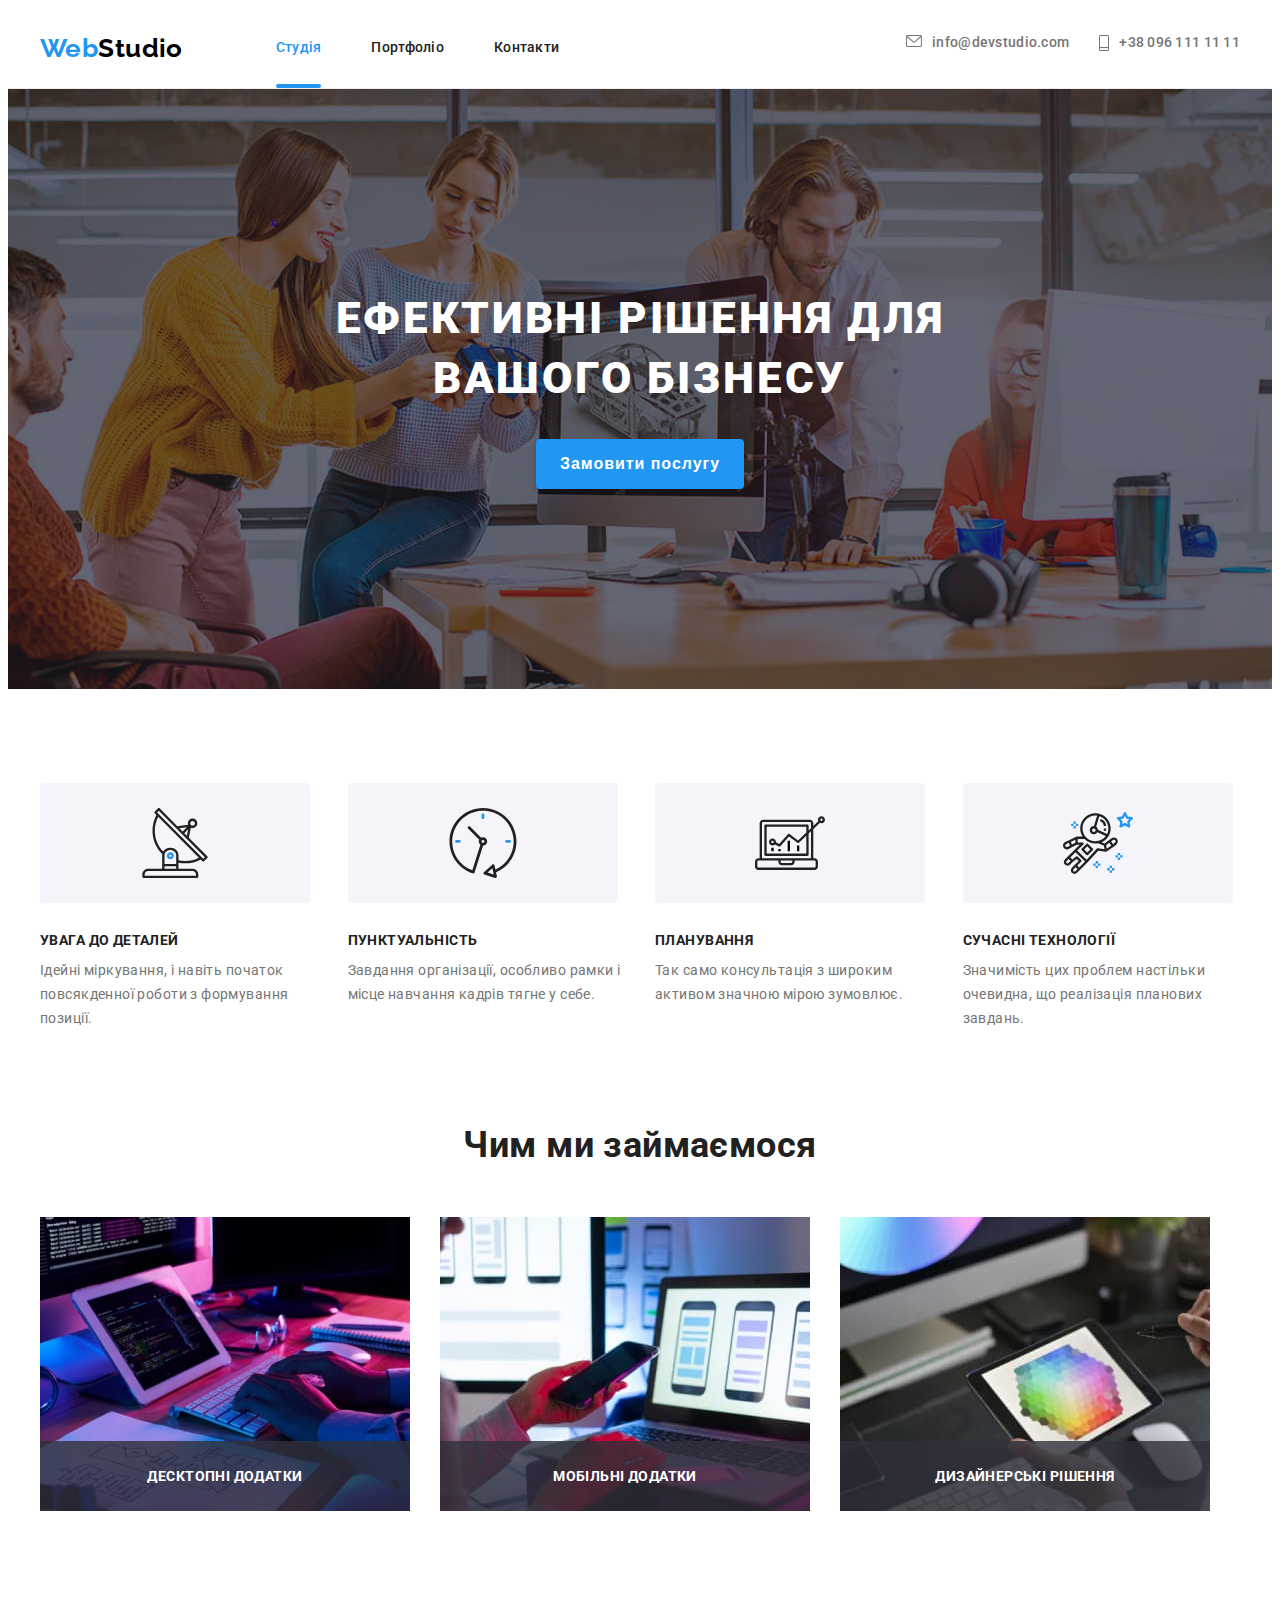
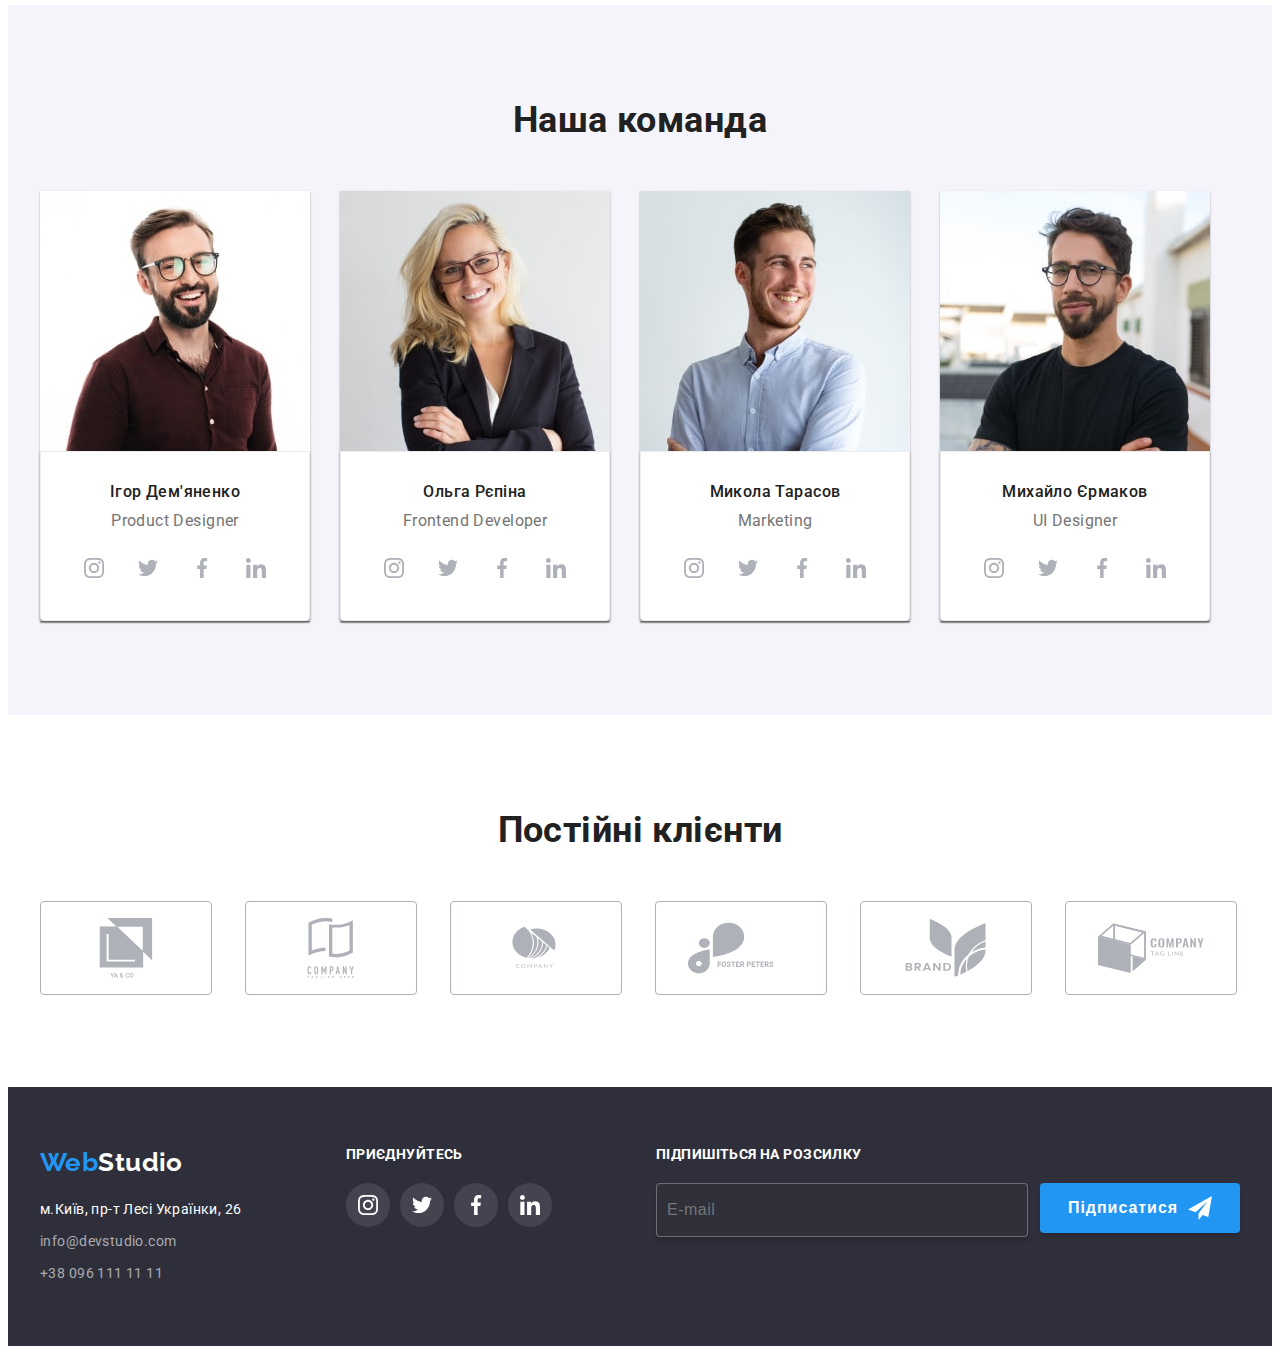
==== commit 7ae771ca: "fixed bugs" ====
--- a/index.html
+++ b/index.html
@@ -373,7 +373,7 @@
                             <source srcset="
                     ./images/uidesigner-mob.jpg    1x,
                     ./images/uidesigner-mob-2x.jpg 2x
-                  " media="(max-width:768px)" />
+                  " media="(max-width:767px)" />
                             <img srcset="
                     ./images/uidesigner.jpg    1x,
                     ./images/uidesigner-2x.jpg 2x
@@ -473,7 +473,7 @@
     <footer class="footer">
         <div class="conteiner">
             <div class="navigation--another">
-                <div>
+                <div class="nav-another__coordinate">
                     <a class="logo navigation__logo--negative" href="./index.html">Web<span>Studio</span>
                     </a>
                     <address>
--- a/css/main.min.css
+++ b/css/main.min.css
@@ -1 +1 @@
-:root{--accent-color: #2196f3;--bg-color: #ffffff;--text-color: #757575;--logo-color: #000000;--nav-color: #212121;--footer-bg-color: #2e2f3b;--footer-contact-color: #ffffff99;--btn-bg-color: #f5f4fa;--border-color: #ececec;--link-color: #afb1b8;--shadow-color: #00000026;--modal-accent-color: #188ce8;--gradient: linear-gradient(rgba(47, 48, 58, 0.4), rgba(47, 48, 58, 0.4))}.visually-hidden{position:absolute;white-space:nowrap;width:1px;height:1px;overflow:hidden;border:0;padding:0;clip:rect(0 0 0 0);-webkit-clip-path:inset(50%);clip-path:inset(50%);margin:-1px}.current{color:var(--accent-color)}body{background-color:var(--bg-color);font-family:Roboto,sans-serif;color:var(--text-color);letter-spacing:.03em;font-size:14px}p,h1,h2,h3,h4,h5,h6{margin:0}ul,ol{margin:0;padding-left:0}a{text-decoration:none;color:var(--text-color)}ul{list-style:none}button{cursor:pointer}address{font-style:normal}img{display:block;max-width:100%;height:auto;width:100%}h1{width:696px;margin:0 auto}.section{padding:60px 0}@media screen and (min-width: 1200px){.section{padding:94px 0}}.section__title{margin-bottom:30px;color:var(--nav-color);font-size:28px;line-height:1.18;text-align:center}@media screen and (min-width: 1200px){.section__title{margin-bottom:50px;font-size:36px;line-height:1.17}}.social{margin-top:16px;display:flex;justify-content:center;align-content:center;gap:10px}.social__list{width:44px;height:44px}.social__link{display:flex;justify-content:center;align-items:center;fill:var(--link-color);width:44px;height:44px;border-radius:50%;transition:background-color 250ms cubic-bezier(0.4, 0, 0.2, 1),fill 250ms cubic-bezier(0.4, 0, 0.2, 1)}.social__link:hover,.social__link:focus{background-color:var(--accent-color);fill:var(--bg-color)}.conteiner{width:100%;padding:0 15px;margin-left:auto;margin-right:auto}@media screen and (min-width: 480px){.conteiner{max-width:480px}}@media screen and (min-width: 768px){.conteiner{max-width:768px}}@media screen and (min-width: 1200px){.conteiner{max-width:1200px}}.navigation__logo{display:flex;padding:16px 0;color:var(--logo-color);font-family:Raleway,sans-serif;font-weight:700;font-size:24px;line-height:1.17}.navigation__logo>span{color:var(--accent-color);font-family:Raleway,sans-serif;font-weight:700;font-size:26px;line-height:1.19}@media screen and (min-width: 768px){.navigation__logo{padding:26px 0}}@media screen and (min-width: 1200px){.navigation__logo{padding:24px 0;font-size:26px;line-height:1.19}}.navigation__logo--negative{font-family:Raleway,sans-serif;font-weight:700;font-size:24px;line-height:1.08;color:var(--accent-color)}.navigation__logo--negative>span{color:var(--bg-color)}@media screen and (min-width: 1200px){.navigation__logo--negative{font-size:26px;line-height:1.19}}.mob-menu{display:flex;width:100%;background-color:rgba(0,0,0,0);right:15px;top:10px;position:absolute}@media screen and (min-width: 768px){.mob-menu{display:none}}.menu-button{position:fixed;margin-top:10px;margin-right:15px;top:0;right:0;padding:0;margin-left:auto;border:none;background-color:rgba(0,0,0,0);fill:var(--logo-color);z-index:2;transition:fill 250ms cubic-bezier(0.4, 0, 0.2, 1)}.menu-button:hover{fill:var(--accent-color)}.menu-button.is-open .icon-menu_close{display:none}.menu-button.is-open .icon-menu{display:block}.menu-button .icon-menu{display:none}.menu-conteiner{top:0;left:0;position:fixed;width:100vw;height:100vh;padding:40px 48px;z-index:1;background-color:var(--bg-color);overflow:scroll;display:flex;flex-direction:column}.menu-conteiner.is-open{display:none}@media screen and (min-width: 768px){.menu-conteiner{display:none}}.mob-site-nav{display:inline-block;color:var(--nav-color);margin-bottom:auto}.mob-site-nav__item{font-weight:500;font-size:40px;line-height:1.175;letter-spacing:.02em}.mob-site-nav__item:not(:last-child){margin-bottom:32px}.mob-site-nav__link{color:var(--nav-color);transition:color 250ms cubic-bezier(0.4, 0, 0.2, 1)}.mob-site-nav__link:hover{color:var(--accent-color)}.mob-contacts{margin-bottom:64px}.mob-contacts__phone{display:inline-block;margin-bottom:32px;font-weight:500;font-size:34px;line-height:1.18;letter-spacing:.02em;color:var(--accent-color)}.mob-contacts__address{font-weight:500;font-size:24px;line-height:1.167;letter-spacing:.02em;color:var(--text-color)}.mob-social{display:flex}.mob-social__list{font-weight:500;font-size:18px;line-height:1.22;letter-spacing:.02em}.mob-social__list:not(:last-child){margin-right:10px;padding-right:10px;border-right:1px solid rgba(33,33,33,.2)}.mob-social__link{color:var(--accent-color)}.btn{display:inline-block;vertical-align:middle;background-color:var(--accent-color);color:var(--bg-color);border-color:var(--accent-color);box-shadow:0px 4px 4px var(--shadow-color);box-sizing:border-box;font-weight:700;font-size:16px;line-height:1.88;padding:10px 24px;letter-spacing:.06em;border-radius:4px;border:none}.overlay{position:absolute;top:0;left:0;height:294px;width:100%;padding:63px 24px;font-weight:400;font-size:18px;line-height:1.56;letter-spacing:.03em;color:var(--bg-color);background-color:rgba(33,150,243,.9);transform:translateY(100%);transition:transform 250ms cubic-bezier(0.4, 0, 0.2, 1)}.backdrop{position:fixed;left:0;top:0;width:100%;height:100%;z-index:2;overflow-y:scroll;background-color:rgba(47,48,58,.4);transition:transform 250ms cubic-bezier(0.4, 0, 0.2, 1),opacity 250ms cubic-bezier(0.4, 0, 0.2, 1),visibility 250ms cubic-bezier(0.4, 0, 0.2, 1)}.backdrop.is-hidden{opacity:0;pointer-events:none;visibility:hidden}.modal{position:absolute;top:50%;left:50%;transform:translate(-50%, -50%);width:auto;height:auto;padding:40px;background-color:var(--bg-color);box-shadow:0px 1px 3px rgba(0,0,0,.12),0px 1px 1px rgba(0,0,0,.14),0px 2px 1px rgba(0,0,0,.2);border-radius:4px}@media screen and (min-width: 480px){.modal{width:450px}}@media screen and (min-width: 1200px){.modal{width:528px}}.modal-title{font-weight:700;font-size:20px;line-height:1.5;text-align:center;letter-spacing:.03em;color:var(--nav-color)}.modal-button-close{position:absolute;top:0%;right:0%;margin-top:8px;margin-right:8px;width:30px;height:30px;border:0;border-radius:50%;padding:0;background-color:var(--bg-color);transition:fill 250ms cubic-bezier(0.4, 0, 0.2, 1)}.modal-button-close:hover{fill:var(--accent-color)}.form{width:100%;margin-top:12px;margin-left:auto;margin-right:auto}.form-label{position:relative;display:flex;flex-direction:column;margin-bottom:10px;color:var(--text-color)}.form-label:last-child{margin-bottom:0}.form-label label{margin-bottom:4px;font-size:12px;line-height:1.17;letter-spacing:.01em}.form-label input{width:100%;height:40px;padding:10px 42px;border:1px solid rgba(33,33,33,.2);border-radius:4px;font-size:16px;outline:none;transition:border-color 250ms cubic-bezier(0.4, 0, 0.2, 1),box-shadow 250ms cubic-bezier(0.4, 0, 0.2, 1),fill 250ms cubic-bezier(0.4, 0, 0.2, 1)}.form-label input:focus{fill:var(--accent-color)}.form-label :focus{border-color:var(--accent-color);box-shadow:0px 1px 3px rgba(0,0,0,.12),0px 1px 1px rgba(0,0,0,.14),0px 2px 1px rgba(0,0,0,.2)}.form-label textarea{padding:12px 16px;height:120px;border:1px solid rgba(33,33,33,.2);border-radius:4px;outline:none;resize:none}.form-label textarea::-moz-placeholder{font-size:12px;line-height:1.17;letter-spacing:.01em;color:rgba(117,117,117,.5)}.form-label textarea:-ms-input-placeholder{font-size:12px;line-height:1.17;letter-spacing:.01em;color:rgba(117,117,117,.5)}.form-label textarea::placeholder{font-size:12px;line-height:1.17;letter-spacing:.01em;color:rgba(117,117,117,.5)}.form-label.textarea{margin-bottom:20px}.form-label input [type=checkbox]{width:15px;height:16px}.form-img{position:absolute;top:31px;left:12px;transition:fill 250ms cubic-bezier(0.4, 0, 0.2, 1)}.form-label :focus+.form-img{fill:var(--accent-color)}.checkbox{-ms-progress-appearance:none;-webkit-appearance:none;-moz-appearance:none;appearance:none;position:absolute}.checkbox:checked+.checkbox-icon{background-color:var(--accent-color);border-color:var(--accent-color);background-image:url(../images/icon.svg#icon-check);background-size:contain;background-origin:border-box;box-shadow:0px 4px 4px rgba(0,0,0,.25)}.checkbox-label{display:flex;align-items:center;justify-content:center}.checkbox-icon{display:inline-block;margin-right:10px;border:1px solid var(--logo-color);border-radius:2px;transition:box-shadow 250ms cubic-bezier(0.4, 0, 0.2, 1)}.agreement-text{font-size:12px;line-height:1.17;letter-spacing:.03em;color:var(--text-color)}@media screen and (min-width: 480px){.agreement-text{width:346px}}@media screen and (min-width: 1200px){.agreement-text{font-size:14px;line-height:1.71;width:400px}}.agreement-text>.contract{text-decoration:underline;color:var(--modal-accent-color)}.submit-button{width:200px;height:50px;display:block;margin-left:auto;margin-right:auto;margin-top:30px;background-color:var(--modal-accent-color);color:var(--bg-color);padding:10px 52px;line-height:1.88;border:0;font-weight:700;font-size:16px;line-height:1.88;letter-spacing:.06em;border-radius:4px;transition:box-shadow 250ms cubic-bezier(0.4, 0, 0.2, 1)}.submit-button:hover{box-shadow:0px 4px 4px var(--shadow-color)}.portfolio__title{font-size:18px;line-height:2;letter-spacing:.06em;color:var(--nav-color)}.filter{display:flex;margin-bottom:50px;justify-content:center}.filter__btn{min-width:38px;padding:6px 22px;font-family:inherit;border-radius:4px;font-weight:500;font-size:16px;line-height:1.62;letter-spacing:.03em;background-color:var(--btn-bg-color);color:var(--logo-color);border-color:rgba(0,0,0,0);transition:color 250ms cubic-bezier(0.4, 0, 0.2, 1),background-color 250ms cubic-bezier(0.4, 0, 0.2, 1),box-shadow 250ms cubic-bezier(0.4, 0, 0.2, 1)}.filter__btn:focus,.filter__btn:hover{background-color:var(--accent-color);color:var(--bg-color);box-shadow:0px 3px 1px rgba(0,0,0,.1),0px 1px 2px rgba(0,0,0,.08),0px 2px 2px rgba(0,0,0,.12)}.portfolio__btn{margin-left:8px}.header{border-bottom:1px solid var(--border-color)}.navigation{display:flex;align-items:center;justify-content:space-between}.site-nav{display:flex;margin-left:93px}.site-nav :not(:last-child){margin-right:50px}@media screen and (max-width: 768px){.site-nav{display:none}}.site-nav__link{position:relative;display:block;padding:32px 0;color:var(--nav-color);font-weight:500;line-height:1.14;letter-spacing:.02em;transition:color 250ms cubic-bezier(0.4, 0, 0.2, 1)}.site-nav__link.current{color:var(--accent-color)}.site-nav__link:hover,.site-nav__link:focus{color:var(--accent-color)}.site-nav__link.current::after{position:absolute;bottom:0;content:"";display:block;width:100%;height:4px;border-radius:2px;background-color:var(--accent-color)}.contacts{display:none}.contacts :focus,.contacts :hover{color:var(--accent-color)}@media screen and (min-width: 768px){.contacts{display:flex;flex-direction:column;padding:21px 0;align-items:flex-start;margin-left:auto;font-weight:500;font-size:12px;line-height:1.14;letter-spacing:.02em}.contacts :not(:last-child){margin-bottom:10px}}@media screen and (min-width: 1200px){.contacts{display:flex;flex-direction:row}.contacts :not(:last-child){margin-right:30px}}.contacts .contacts__item{color:var(--text-color)}@media screen and (min-width: 1200px){.contacts .contacts .contacts__item+.contacts .contacts__item{margin-left:50px}.contacts .contacts .contacts__item{margin:0}}.contacts__address,.contacts__phone{display:flex;transition:color 250ms cubic-bezier(0.4, 0, 0.2, 1);flex-direction:row-reverse}.contacts__icon{margin-right:10px;fill:currentColor;transition:color 250ms cubic-bezier(0.4, 0, 0.2, 1)}.hero{background-color:var(--footer-bg-color);background-image:var(--gradient),url(../images/hero-bg-mob.jpg);background-repeat:no-repeat;background-size:cover;background-position:center;max-width:100%;height:100%;margin-left:auto;margin-right:auto;box-sizing:border-box;text-align:center;padding:118px 0}@media(min-device-pixel-ratio: 2),(-webkit-min-device-pixel-ratio: 2),(min-resolution: 192dpi),(min-resolution: 2dppx){.hero{background-image:var(--gradient),url(../images/hero-bg-mob-2x.jpg)}}@media screen and (min-width: 768px){.hero{background-image:var(--gradient),url(../images/hero-bg-tablet.jpg)}}@media screen and (min-width: 768px)and (min-device-pixel-ratio: 2),screen and (min-width: 768px)and (-webkit-min-device-pixel-ratio: 2),screen and (min-width: 768px)and (min-resolution: 192dpi),screen and (min-width: 768px)and (min-resolution: 2dppx){.hero{background-image:var(--gradient),url(../images/hero-bg-tablet-2x.jpg)}}@media screen and (min-width: 1200px){.hero{padding:200px 0;background-image:var(--gradient),url(../images/new_photo.jpg)}}@media screen and (min-width: 1200px)and (min-device-pixel-ratio: 2),screen and (min-width: 1200px)and (-webkit-min-device-pixel-ratio: 2),screen and (min-width: 1200px)and (min-resolution: 192dpi),screen and (min-width: 1200px)and (min-resolution: 2dppx){.hero{background-image:var(--gradient),url(../images/hero-bg-2x.jpg)}}.hero__title{max-width:100%;color:var(--bg-color);font-weight:900;font-size:21px;line-height:1.62;text-transform:uppercase;letter-spacing:.06em;text-align:center;margin-bottom:30px;margin-left:auto;margin-right:auto}@media screen and (min-width: 480px){.hero__title{font-size:26px;max-width:360px}}@media screen and (min-width: 1200px){.hero__title{max-width:696px;font-size:44px;line-height:1.36}}.about{display:flex;flex-wrap:wrap;gap:30px}.about__list{width:100%}@media screen and (min-width: 768px){.about__list{width:calc((100% - 30px)/2)}}@media screen and (min-width: 1200px){.about__list{width:calc((100% - 90px)/4)}}.about__wrapper{display:flex;flex-wrap:wrap;align-items:center;justify-content:center;margin-bottom:30px;height:120px;background-color:var(--btn-bg-color);border-radius:4px}@media screen and (min-width: 480px){.about__wrapper{width:450px}}@media screen and (min-width: 768px){.about__wrapper{width:354px}}@media screen and (min-width: 1200px){.about__wrapper{width:270px}}.about__title{margin-bottom:10px;text-align:center;font-size:14px;line-height:1.14;text-transform:uppercase;color:var(--nav-color)}@media screen and (min-width: 768px){.about__title{text-align:start}}.about__content{line-height:1.71;color:var(--text-color)}.product{padding-top:0}@media screen and (min-width: 0),(min-width: 768px){.product{display:none}}@media screen and (min-width: 1200px){.product{display:contents}}.product__item{display:flex}.product__img{position:relative;width:370px;margin-right:30px}.product__img:last-child{margin-right:0}@media screen and (min-width: 1200px){.product__img{margin-bottom:94px}}.product__description{position:absolute;left:50%;bottom:0%;transform:translate(-50%, 0%);width:100%;height:70px;background-color:rgba(47,48,58,.8);display:flex;justify-content:center;align-items:center;font-weight:700;text-transform:uppercase;color:var(--bg-color)}.command{background-color:var(--btn-bg-color)}.command__member{display:flex;flex-wrap:wrap;gap:30px}.command__img{width:100%;box-shadow:0px 1px 3px rgba(0,0,0,.1215686275),0px 1px 1px rgba(0,0,0,.1411764706),0px 2px 1px rgba(0,0,0,.2)}@media screen and (min-width: 480px){.command__img{width:450px}}@media screen and (min-width: 768px){.command__img{width:354px}}@media screen and (min-width: 1200px){.command__img{width:270px}}.command__about{padding:30px 0;text-align:center;background-color:var(--bg-color);border:1px solid var(--border-color);border-radius:0px 0px 4px 4px;box-shadow:0px 1px 3px rgba(0,0,0,.2),0px 1px 1px rgba(0,0,0,.1411764706),0px 2px 1px rgba(0,0,0,.1215686275)}.command__name{margin-bottom:10px;color:var(--nav-color);font-weight:500;font-size:16px;line-height:1.19}.command__position{font-size:16px;line-height:1.19;color:var(--text-color)}.partners{display:flex;flex-wrap:wrap;gap:30px}.partners__item{height:92px;width:calc((100% - 30px)/2)}@media screen and (min-width: 768px){.partners__item{width:calc((100% - 60px)/3)}}@media screen and (min-width: 1200px){.partners__item{width:calc((100% - 150px)/6)}}.partners__link{display:flex;justify-content:center;padding:16px 0;border:1px solid var(--link-color);border-radius:4px;fill:var(--link-color);transition:border-color 250ms cubic-bezier(0.4, 0, 0.2, 1),fill 250ms cubic-bezier(0.4, 0, 0.2, 1)}.partners__link:focus,.partners__link:hover{fill:var(--accent-color);border-color:var(--accent-color)}@media screen and (min-width: 480px){.partners__link{width:210px}}@media screen and (min-width: 768px){.partners__link{width:226px}}@media screen and (min-width: 1200px){.partners__link{width:170px}}.partners__logo{width:106px;height:60px}.footer{padding:60px 0px;background-color:var(--footer-bg-color)}.footer .social{margin:0;display:flex;justify-content:center}.footer .social__link{justify-content:center;margin-right:10px;fill:var(--bg-color);background-color:rgba(255,255,255,.1)}.footer .social__link:last-child{margin-right:0}.footer .social__link:focus,.footer .social__link:hover{background-color:var(--accent-color)}.navigation--another{text-align:center}@media screen and (min-width: 768px){.navigation--another{display:flex;flex-wrap:wrap;justify-content:space-around}}@media screen and (min-width: 1200px){.navigation--another{margin-top:0;text-align:start;justify-content:space-between}}.feedback{margin-bottom:8px}.feedback:last-child{margin-bottom:0}.feedback a{font-style:normal;line-height:1.71;color:var(--bg-color);transition:color 250ms cubic-bezier(0.4, 0, 0.2, 1)}.feedback a:hover,.feedback a:focus{color:var(--accent-color)}.feedback__location{margin-top:20px;margin-bottom:8px;line-height:1.71}.feedback__address,.feedback__phone{display:block;margin-bottom:8px}.feedback__address a,.feedback__phone a{color:var(--footer-contact-color);font-style:normal;line-height:1.71}.feedback__address:last-child,.feedback__phone:last-child{margin-bottom:0}.subscription{text-align:center}@media screen and (min-width: 1200px){.subscription{text-align:start}}.join{font-weight:700;font-size:14px;line-height:1.14;letter-spacing:.03em;text-transform:uppercase;color:var(--bg-color);margin-top:60px;margin-bottom:20px}@media screen and (min-width: 768px){.join{margin-top:0}}@media screen and (min-width: 1200px){.join{flex-wrap:wrap}}@media screen and (min-width: 768px){.subscribe{margin-bottom:20px}}@media screen and (min-width: 1200px){.subscribe{margin:0;padding:0;display:flex;justify-content:center}}@media screen and (min-width: 768px){.sign{margin-top:60px}}@media screen and (min-width: 1200px){.sign{margin-top:0;margin-bottom:20px}}.subscribe__form{padding-left:10px;width:100%;height:50px;border:1px solid rgba(255,255,255,.3);box-shadow:0px 4px 4px var(--shadow-color);border-radius:4px;font-weight:400;font-size:16px;line-height:1.25;align-items:center;letter-spacing:.03em;color:rgba(255,255,255,.6);background:#2f303a;margin-bottom:20px}.subscribe__form:focus{color:var(--bg-color)}@media screen and (min-width: 480px){.subscribe__form{width:450px}}@media screen and (min-width: 1200px){.subscribe__form{width:358px;margin:0;margin-right:12px}}.subscribe__button{position:relative;background-color:var(--accent-color);color:var(--bg-color);padding:10px 28px;margin:0 auto;display:flex;border:0;font-weight:700;font-size:16px;line-height:1.88;letter-spacing:.06em;width:200px;height:50px;box-shadow:0px 4px 4px var(--shadow-color);border-radius:4px}.subscribe__icon{position:absolute;top:13px;right:28px}.project{display:flex;flex-wrap:wrap}.project__list{margin-right:30px;margin-bottom:30px;position:relative;transition:box-shadow 250ms cubic-bezier(0.4, 0, 0.2, 1)}.project__list:nth-child(3n){margin-right:0}.project__list:nth-last-child(-n+3){margin-bottom:0}.project__list:hover{box-shadow:0px 1px 1px rgba(0,0,0,.12),0px 4px 4px rgba(0,0,0,.06),1px 4px 6px rgba(0,0,0,.16)}.project__list:hover .overlay{opacity:1;visibility:visible;transform:translateY(0%)}.project__img{position:relative;overflow:hidden}.project__img>p{height:100% x;width:100%;opacity:0}.project__about{padding:20px 24px;border-left:1px solid #eee;border-right:1px solid #eee;border-bottom:1px solid #eee}.project__title{font-weight:700;font-size:18px;line-height:2;letter-spacing:.06em;color:var(--nav-color);margin-bottom:4px}.project__text{font-size:16px;line-height:1.14;letter-spacing:.03em;padding:6px 0;color:var(--text-color)}/*# sourceMappingURL=main.min.css.map */+:root{--accent-color: #2196f3;--bg-color: #ffffff;--text-color: #757575;--logo-color: #000000;--nav-color: #212121;--footer-bg-color: #2e2f3b;--footer-contact-color: #ffffff99;--btn-bg-color: #f5f4fa;--border-color: #ececec;--link-color: #afb1b8;--shadow-color: #00000026;--modal-accent-color: #188ce8;--gradient: linear-gradient(rgba(47, 48, 58, 0.4), rgba(47, 48, 58, 0.4))}.visually-hidden{position:absolute;white-space:nowrap;width:1px;height:1px;overflow:hidden;border:0;padding:0;clip:rect(0 0 0 0);-webkit-clip-path:inset(50%);clip-path:inset(50%);margin:-1px}.current{color:var(--accent-color)}body{background-color:var(--bg-color);font-family:Roboto,sans-serif;color:var(--text-color);letter-spacing:.03em;font-size:14px}p,h1,h2,h3,h4,h5,h6{margin:0}ul,ol{margin:0;padding-left:0}a{text-decoration:none;color:var(--text-color)}ul{list-style:none}button{cursor:pointer}address{font-style:normal}img{display:block;max-width:100%;height:auto;width:100%}h1{width:696px;margin:0 auto}.section{padding:60px 0}@media screen and (min-width: 1200px){.section{padding:94px 0}}.section__title{margin-bottom:30px;color:var(--nav-color);font-size:28px;line-height:1.18;text-align:center}@media screen and (min-width: 1200px){.section__title{margin-bottom:50px;font-size:36px;line-height:1.17}}.social{margin-top:16px;display:flex;justify-content:center;align-content:center;gap:10px}.social__list{width:44px;height:44px}.social__link{display:flex;justify-content:center;align-items:center;fill:var(--link-color);width:44px;height:44px;border-radius:50%;transition:background-color 250ms cubic-bezier(0.4, 0, 0.2, 1),fill 250ms cubic-bezier(0.4, 0, 0.2, 1)}.social__link:hover,.social__link:focus{background-color:var(--accent-color);fill:var(--bg-color)}.conteiner{width:100%;padding:0 15px;margin-left:auto;margin-right:auto}@media screen and (min-width: 480px){.conteiner{max-width:480px}}@media screen and (min-width: 768px){.conteiner{max-width:768px}}@media screen and (min-width: 1200px){.conteiner{max-width:1200px}}.navigation__logo{display:flex;padding:16px 0;color:var(--logo-color);font-family:Raleway,sans-serif;font-weight:700;font-size:24px;line-height:1.17}.navigation__logo>span{color:var(--accent-color);font-family:Raleway,sans-serif;font-weight:700;font-size:26px;line-height:1.19}@media screen and (min-width: 768px){.navigation__logo{padding:26px 0}}@media screen and (min-width: 1200px){.navigation__logo{padding:24px 0;font-size:26px;line-height:1.19}}.navigation__logo--negative{font-family:Raleway,sans-serif;font-weight:700;font-size:24px;line-height:1.08;color:var(--accent-color)}.navigation__logo--negative>span{color:var(--bg-color)}@media screen and (min-width: 1200px){.navigation__logo--negative{font-size:26px;line-height:1.19}}.mob-menu{display:flex;width:100%;background-color:rgba(0,0,0,0);right:15px;top:10px;position:absolute}@media screen and (min-width: 768px){.mob-menu{display:none}}.menu-button{margin-left:auto;border:none;background-color:rgba(0,0,0,0);fill:var(--logo-color);z-index:2;transition:fill 250ms cubic-bezier(0.4, 0, 0.2, 1)}.menu-button:hover{fill:var(--accent-color)}.menu-button.is-open .icon-menu_close{display:none}.menu-button.is-open .icon-menu{display:block}.menu-button .icon-menu{display:none}.menu-conteiner{top:0;left:0;position:fixed;width:100vw;height:100vh;padding:40px 48px;z-index:1;background-color:var(--bg-color);overflow:scroll;display:flex;flex-direction:column}.menu-conteiner.is-open{display:none}@media screen and (min-width: 320px){.menu-conteiner{padding:30px}}@media screen and (min-width: 768px){.menu-conteiner{display:none}}.mob-site-nav{display:inline-block;color:var(--nav-color);margin-bottom:auto}.mob-site-nav__item{font-weight:500;font-size:40px;line-height:1.175;letter-spacing:.02em}.mob-site-nav__item:not(:last-child){margin-bottom:32px}.mob-site-nav__link{color:var(--nav-color);transition:color 250ms cubic-bezier(0.4, 0, 0.2, 1)}.mob-site-nav__link:hover{color:var(--accent-color)}.mob-contacts{margin-bottom:64px}.mob-contacts__phone{display:inline-block;margin-bottom:32px;font-weight:500;font-size:34px;line-height:1.18;letter-spacing:.02em;color:var(--accent-color)}@media screen and (min-width: 320px){.mob-contacts__phone{font-size:24px}}.mob-contacts__address{font-weight:500;font-size:24px;line-height:1.167;letter-spacing:.02em;color:var(--text-color)}.mob-social{display:flex}.mob-social__list{font-weight:500;font-size:18px;line-height:1.22;letter-spacing:.02em}.mob-social__list:not(:last-child){margin-right:10px;padding-right:10px;border-right:1px solid rgba(33,33,33,.2)}@media screen and (min-width: 320px){.mob-social__list{font-size:13px;margin-right:5px}}.mob-social__link{color:var(--accent-color)}.btn{display:inline-block;vertical-align:middle;background-color:var(--accent-color);color:var(--bg-color);border-color:var(--accent-color);box-shadow:0px 4px 4px var(--shadow-color);box-sizing:border-box;font-weight:700;font-size:16px;line-height:1.88;padding:10px 24px;letter-spacing:.06em;border-radius:4px;border:none}.overlay{position:absolute;top:0;left:0;height:294px;width:100%;padding:63px 24px;font-weight:400;font-size:18px;line-height:1.56;letter-spacing:.03em;color:var(--bg-color);background-color:rgba(33,150,243,.9);transform:translateY(100%);transition:transform 250ms cubic-bezier(0.4, 0, 0.2, 1)}.backdrop{position:fixed;left:0;top:0;width:100%;height:100%;z-index:2;overflow-y:scroll;background-color:rgba(47,48,58,.4);transition:transform 250ms cubic-bezier(0.4, 0, 0.2, 1),opacity 250ms cubic-bezier(0.4, 0, 0.2, 1),visibility 250ms cubic-bezier(0.4, 0, 0.2, 1)}.backdrop.is-hidden{opacity:0;pointer-events:none;visibility:hidden}.modal{position:absolute;top:50%;left:50%;transform:translate(-50%, -50%);width:auto;height:auto;padding:40px;background-color:var(--bg-color);box-shadow:0px 1px 3px rgba(0,0,0,.12),0px 1px 1px rgba(0,0,0,.14),0px 2px 1px rgba(0,0,0,.2);border-radius:4px}@media screen and (min-width: 480px){.modal{width:450px}}@media screen and (min-width: 1200px){.modal{width:528px}}.modal-title{font-weight:700;font-size:20px;line-height:1.5;text-align:center;letter-spacing:.03em;color:var(--nav-color)}.modal-button-close{position:absolute;top:0%;right:0%;margin-top:8px;margin-right:8px;width:30px;height:30px;border:0;border-radius:50%;padding:0;background-color:var(--bg-color);transition:fill 250ms cubic-bezier(0.4, 0, 0.2, 1)}.modal-button-close:hover{fill:var(--accent-color)}.form{width:100%;margin-top:12px;margin-left:auto;margin-right:auto}.form-label{position:relative;display:flex;flex-direction:column;margin-bottom:10px;color:var(--text-color)}.form-label:last-child{margin-bottom:0}.form-label label{margin-bottom:4px;font-size:12px;line-height:1.17;letter-spacing:.01em}.form-label input{width:100%;height:40px;padding:10px 42px;border:1px solid rgba(33,33,33,.2);border-radius:4px;font-size:16px;outline:none;transition:border-color 250ms cubic-bezier(0.4, 0, 0.2, 1),box-shadow 250ms cubic-bezier(0.4, 0, 0.2, 1),fill 250ms cubic-bezier(0.4, 0, 0.2, 1)}.form-label input:focus{fill:var(--accent-color)}.form-label :focus{border-color:var(--accent-color);box-shadow:0px 1px 3px rgba(0,0,0,.12),0px 1px 1px rgba(0,0,0,.14),0px 2px 1px rgba(0,0,0,.2)}.form-label textarea{padding:12px 16px;height:120px;border:1px solid rgba(33,33,33,.2);border-radius:4px;outline:none;resize:none}.form-label textarea::-moz-placeholder{font-size:12px;line-height:1.17;letter-spacing:.01em;color:rgba(117,117,117,.5)}.form-label textarea:-ms-input-placeholder{font-size:12px;line-height:1.17;letter-spacing:.01em;color:rgba(117,117,117,.5)}.form-label textarea::placeholder{font-size:12px;line-height:1.17;letter-spacing:.01em;color:rgba(117,117,117,.5)}.form-label.textarea{margin-bottom:20px}.form-label input [type=checkbox]{width:15px;height:16px}.form-img{position:absolute;top:31px;left:12px;transition:fill 250ms cubic-bezier(0.4, 0, 0.2, 1)}.form-label :focus+.form-img{fill:var(--accent-color)}.checkbox{-ms-progress-appearance:none;-webkit-appearance:none;-moz-appearance:none;appearance:none;position:absolute}.checkbox:checked+.checkbox-icon{background-color:var(--accent-color);border-color:var(--accent-color);background-image:url(../images/icon.svg#icon-check);background-size:contain;background-origin:border-box;box-shadow:0px 4px 4px rgba(0,0,0,.25)}.checkbox-label{display:flex;align-items:center;justify-content:center}.checkbox-icon{display:inline-block;margin-right:10px;border:1px solid var(--logo-color);border-radius:2px;transition:box-shadow 250ms cubic-bezier(0.4, 0, 0.2, 1)}.agreement-text{font-size:12px;line-height:1.17;letter-spacing:.03em;color:var(--text-color)}@media screen and (min-width: 480px){.agreement-text{width:346px}}@media screen and (min-width: 1200px){.agreement-text{font-size:14px;line-height:1.71;width:400px}}.agreement-text>.contract{text-decoration:underline;color:var(--modal-accent-color)}.submit-button{width:200px;height:50px;display:block;margin-left:auto;margin-right:auto;margin-top:30px;background-color:var(--modal-accent-color);color:var(--bg-color);padding:10px 52px;line-height:1.88;border:0;font-weight:700;font-size:16px;line-height:1.88;letter-spacing:.06em;border-radius:4px;transition:box-shadow 250ms cubic-bezier(0.4, 0, 0.2, 1)}.submit-button:hover{box-shadow:0px 4px 4px var(--shadow-color)}.portfolio__title{font-size:18px;line-height:2;letter-spacing:.06em;color:var(--nav-color)}.filter{display:flex;margin-bottom:50px;justify-content:center}.filter__btn{min-width:38px;padding:6px 22px;font-family:inherit;border-radius:4px;font-weight:500;font-size:16px;line-height:1.62;letter-spacing:.03em;background-color:var(--btn-bg-color);color:var(--logo-color);border-color:rgba(0,0,0,0);transition:color 250ms cubic-bezier(0.4, 0, 0.2, 1),background-color 250ms cubic-bezier(0.4, 0, 0.2, 1),box-shadow 250ms cubic-bezier(0.4, 0, 0.2, 1)}.filter__btn:focus,.filter__btn:hover{background-color:var(--accent-color);color:var(--bg-color);box-shadow:0px 3px 1px rgba(0,0,0,.1),0px 1px 2px rgba(0,0,0,.08),0px 2px 2px rgba(0,0,0,.12)}.portfolio__btn{margin-left:8px}.header{border-bottom:1px solid var(--border-color)}.navigation{display:flex;align-items:center;justify-content:space-between}.site-nav{display:flex;margin-left:93px}.site-nav :not(:last-child){margin-right:50px}@media screen and (max-width: 767px){.site-nav{display:none}}.site-nav__link{position:relative;display:block;padding:32px 0;color:var(--nav-color);font-weight:500;line-height:1.14;letter-spacing:.02em;transition:color 250ms cubic-bezier(0.4, 0, 0.2, 1)}.site-nav__link.current{color:var(--accent-color)}.site-nav__link:hover,.site-nav__link:focus{color:var(--accent-color)}.site-nav__link.current::after{position:absolute;bottom:0;content:"";display:block;width:100%;height:4px;border-radius:2px;background-color:var(--accent-color)}.contacts{display:none}.contacts :focus,.contacts :hover{color:var(--accent-color)}@media screen and (min-width: 768px){.contacts{display:flex;flex-direction:column;padding:21px 0;align-items:flex-start;margin-left:auto;font-weight:500;font-size:12px;line-height:1.14;letter-spacing:.02em}.contacts :not(:last-child){margin-bottom:10px}}@media screen and (min-width: 1200px){.contacts{font-size:14px;display:flex;flex-direction:row}.contacts :not(:last-child){margin-right:30px}}.contacts .contacts__item{color:var(--text-color)}@media screen and (min-width: 1200px){.contacts .contacts .contacts__item+.contacts .contacts__item{margin-left:50px}.contacts .contacts .contacts__item{margin:0}}.contacts__address,.contacts__phone{display:flex;transition:color 250ms cubic-bezier(0.4, 0, 0.2, 1);flex-direction:row-reverse}.contacts__icon{margin-right:10px;fill:currentColor;transition:color 250ms cubic-bezier(0.4, 0, 0.2, 1)}.hero{background-color:var(--footer-bg-color);background-image:var(--gradient),url(../images/hero-bg-mob.jpg);background-repeat:no-repeat;background-size:cover;background-position:center;max-width:100%;height:100%;margin-left:auto;margin-right:auto;box-sizing:border-box;text-align:center;padding:118px 0}@media(min-device-pixel-ratio: 2),(-webkit-min-device-pixel-ratio: 2),(min-resolution: 192dpi),(min-resolution: 2dppx){.hero{background-image:var(--gradient),url(../images/hero-bg-mob-2x.jpg)}}@media screen and (min-width: 768px){.hero{background-image:var(--gradient),url(../images/hero-bg-tablet.jpg)}}@media screen and (min-width: 768px)and (min-device-pixel-ratio: 2),screen and (min-width: 768px)and (-webkit-min-device-pixel-ratio: 2),screen and (min-width: 768px)and (min-resolution: 192dpi),screen and (min-width: 768px)and (min-resolution: 2dppx){.hero{background-image:var(--gradient),url(../images/hero-bg-tablet-2x.jpg)}}@media screen and (min-width: 1200px){.hero{padding:200px 0;background-image:var(--gradient),url(../images/new_photo.jpg)}}@media screen and (min-width: 1200px)and (min-device-pixel-ratio: 2),screen and (min-width: 1200px)and (-webkit-min-device-pixel-ratio: 2),screen and (min-width: 1200px)and (min-resolution: 192dpi),screen and (min-width: 1200px)and (min-resolution: 2dppx){.hero{background-image:var(--gradient),url(../images/hero-bg-2x.jpg)}}.hero__title{max-width:100%;color:var(--bg-color);font-weight:900;font-size:21px;line-height:1.62;text-transform:uppercase;letter-spacing:.06em;text-align:center;margin-bottom:30px;margin-left:auto;margin-right:auto}@media screen and (min-width: 480px){.hero__title{font-size:26px;max-width:360px}}@media screen and (min-width: 1200px){.hero__title{max-width:696px;font-size:44px;line-height:1.36}}.about{display:flex;flex-wrap:wrap;gap:30px}.about__list{width:100%}@media screen and (min-width: 768px){.about__list{width:calc((100% - 30px)/2)}}@media screen and (min-width: 1200px){.about__list{width:calc((100% - 90px)/4)}}.about__wrapper{display:flex;flex-wrap:wrap;align-items:center;justify-content:center;margin-bottom:30px;height:120px;background-color:var(--btn-bg-color);border-radius:4px}@media screen and (min-width: 480px){.about__wrapper{width:450px}}@media screen and (min-width: 768px){.about__wrapper{width:354px}}@media screen and (min-width: 1200px){.about__wrapper{width:270px}}.about__title{margin-bottom:10px;text-align:center;font-size:14px;line-height:1.14;text-transform:uppercase;color:var(--nav-color)}@media screen and (min-width: 768px){.about__title{text-align:start}}.about__content{line-height:1.71;color:var(--text-color)}.product{padding-top:0}@media screen and (min-width: 0),(min-width: 768px){.product{display:none}}@media screen and (min-width: 1200px){.product{display:contents}}.product__item{display:flex}.product__img{position:relative;width:370px;margin-right:30px}.product__img:last-child{margin-right:0}@media screen and (min-width: 1200px){.product__img{margin-bottom:94px}}.product__description{position:absolute;left:50%;bottom:0%;transform:translate(-50%, 0%);width:100%;height:70px;background-color:rgba(47,48,58,.8);display:flex;justify-content:center;align-items:center;font-weight:700;text-transform:uppercase;color:var(--bg-color)}.command{background-color:var(--btn-bg-color)}.command__member{display:flex;flex-wrap:wrap;gap:30px}.command__img{width:100%;box-shadow:0px 1px 3px rgba(0,0,0,.1215686275),0px 1px 1px rgba(0,0,0,.1411764706),0px 2px 1px rgba(0,0,0,.2)}@media screen and (min-width: 480px){.command__img{width:450px}}@media screen and (min-width: 768px){.command__img{width:354px}}@media screen and (min-width: 1200px){.command__img{width:270px}}.command__about{padding:30px 0;text-align:center;background-color:var(--bg-color);border:1px solid var(--border-color);border-radius:0px 0px 4px 4px;box-shadow:0px 1px 3px rgba(0,0,0,.2),0px 1px 1px rgba(0,0,0,.1411764706),0px 2px 1px rgba(0,0,0,.1215686275)}.command__name{margin-bottom:10px;color:var(--nav-color);font-weight:500;font-size:16px;line-height:1.19}.command__position{font-size:16px;line-height:1.19;color:var(--text-color)}.partners{display:flex;flex-wrap:wrap;gap:30px}.partners__item{height:92px;width:calc((100% - 30px)/2)}@media screen and (min-width: 768px){.partners__item{width:calc((100% - 60px)/3)}}@media screen and (min-width: 1200px){.partners__item{width:calc((100% - 150px)/6)}}.partners__link{display:flex;justify-content:center;padding:16px 0;border:1px solid var(--link-color);border-radius:4px;fill:var(--link-color);transition:border-color 250ms cubic-bezier(0.4, 0, 0.2, 1),fill 250ms cubic-bezier(0.4, 0, 0.2, 1)}.partners__link:focus,.partners__link:hover{fill:var(--accent-color);border-color:var(--accent-color)}@media screen and (min-width: 480px){.partners__link{width:210px}}@media screen and (min-width: 768px){.partners__link{width:226px}}@media screen and (min-width: 1200px){.partners__link{width:170px}}.partners__logo{width:106px;height:60px}.footer{padding:60px 0px;background-color:var(--footer-bg-color)}.footer .social{margin:0;display:flex;justify-content:center}.footer .social__link{justify-content:center;margin-right:10px;fill:var(--bg-color);background-color:rgba(255,255,255,.1)}.footer .social__link:last-child{margin-right:0}.footer .social__link:focus,.footer .social__link:hover{background-color:var(--accent-color)}.navigation--another{text-align:center}@media screen and (min-width: 768px){.navigation--another{display:flex;flex-wrap:wrap;justify-content:space-around;margin-bottom:60px}}@media screen and (min-width: 1200px){.navigation--another{margin-top:0;margin-bottom:0;text-align:start;justify-content:space-between}}.feedback{margin-bottom:8px}.feedback:last-child{margin-bottom:0}.feedback a{font-style:normal;line-height:1.71;color:var(--bg-color);transition:color 250ms cubic-bezier(0.4, 0, 0.2, 1)}.feedback a:hover,.feedback a:focus{color:var(--accent-color)}.nav-another__coordinate{margin-bottom:60px}@media screen and (min-width: 1200px){.nav-another__coordinate{margin-bottom:0}}.feedback__location{margin-top:20px;margin-bottom:8px;line-height:1.71}.feedback__address,.feedback__phone{display:block;margin-bottom:8px}.feedback__address a,.feedback__phone a{color:var(--footer-contact-color);font-style:normal;line-height:1.71}.feedback__address:last-child,.feedback__phone:last-child{margin-bottom:0}.subscription{text-align:center;margin-bottom:60px}@media screen and (min-width: 1200px){.subscription{text-align:start;margin-bottom:0}}.join{font-weight:700;font-size:14px;line-height:1.14;letter-spacing:.03em;text-transform:uppercase;color:var(--bg-color);margin-bottom:20px}@media screen and (min-width: 768px){.join{margin-top:0}}@media screen and (min-width: 1200px){.join{flex-wrap:wrap}}@media screen and (min-width: 1200px){.subscribe{margin:0;padding:0;display:flex;justify-content:center}}@media screen and (min-width: 1200px){.sign{margin-top:0;margin-bottom:20px}}.subscribe__form{padding-left:10px;width:100%;height:50px;border:1px solid rgba(255,255,255,.3);box-shadow:0px 4px 4px var(--shadow-color);border-radius:4px;font-weight:400;font-size:16px;line-height:1.25;align-items:center;letter-spacing:.03em;color:rgba(255,255,255,.6);background:#2f303a;margin-bottom:20px}.subscribe__form:focus{color:var(--bg-color)}@media screen and (min-width: 480px){.subscribe__form{width:450px}}@media screen and (min-width: 1200px){.subscribe__form{width:358px;margin:0;margin-right:12px}}.subscribe__button{position:relative;background-color:var(--accent-color);color:var(--bg-color);padding:10px 28px;margin:0 auto;display:flex;border:0;font-weight:700;font-size:16px;line-height:1.88;letter-spacing:.06em;width:200px;height:50px;box-shadow:0px 4px 4px var(--shadow-color);border-radius:4px}.subscribe__icon{position:absolute;top:13px;right:28px}.project{display:flex;flex-wrap:wrap}.project__list{margin-right:30px;margin-bottom:30px;position:relative;transition:box-shadow 250ms cubic-bezier(0.4, 0, 0.2, 1)}.project__list:nth-child(3n){margin-right:0}.project__list:nth-last-child(-n+3){margin-bottom:0}.project__list:hover{box-shadow:0px 1px 1px rgba(0,0,0,.12),0px 4px 4px rgba(0,0,0,.06),1px 4px 6px rgba(0,0,0,.16)}.project__list:hover .overlay{opacity:1;visibility:visible;transform:translateY(0%)}.project__img{position:relative;overflow:hidden}.project__img>p{height:100% x;width:100%;opacity:0}.project__about{padding:20px 24px;border-left:1px solid #eee;border-right:1px solid #eee;border-bottom:1px solid #eee}.project__title{font-weight:700;font-size:18px;line-height:2;letter-spacing:.06em;color:var(--nav-color);margin-bottom:4px}.project__text{font-size:16px;line-height:1.14;letter-spacing:.03em;padding:6px 0;color:var(--text-color)}/*# sourceMappingURL=main.min.css.map */